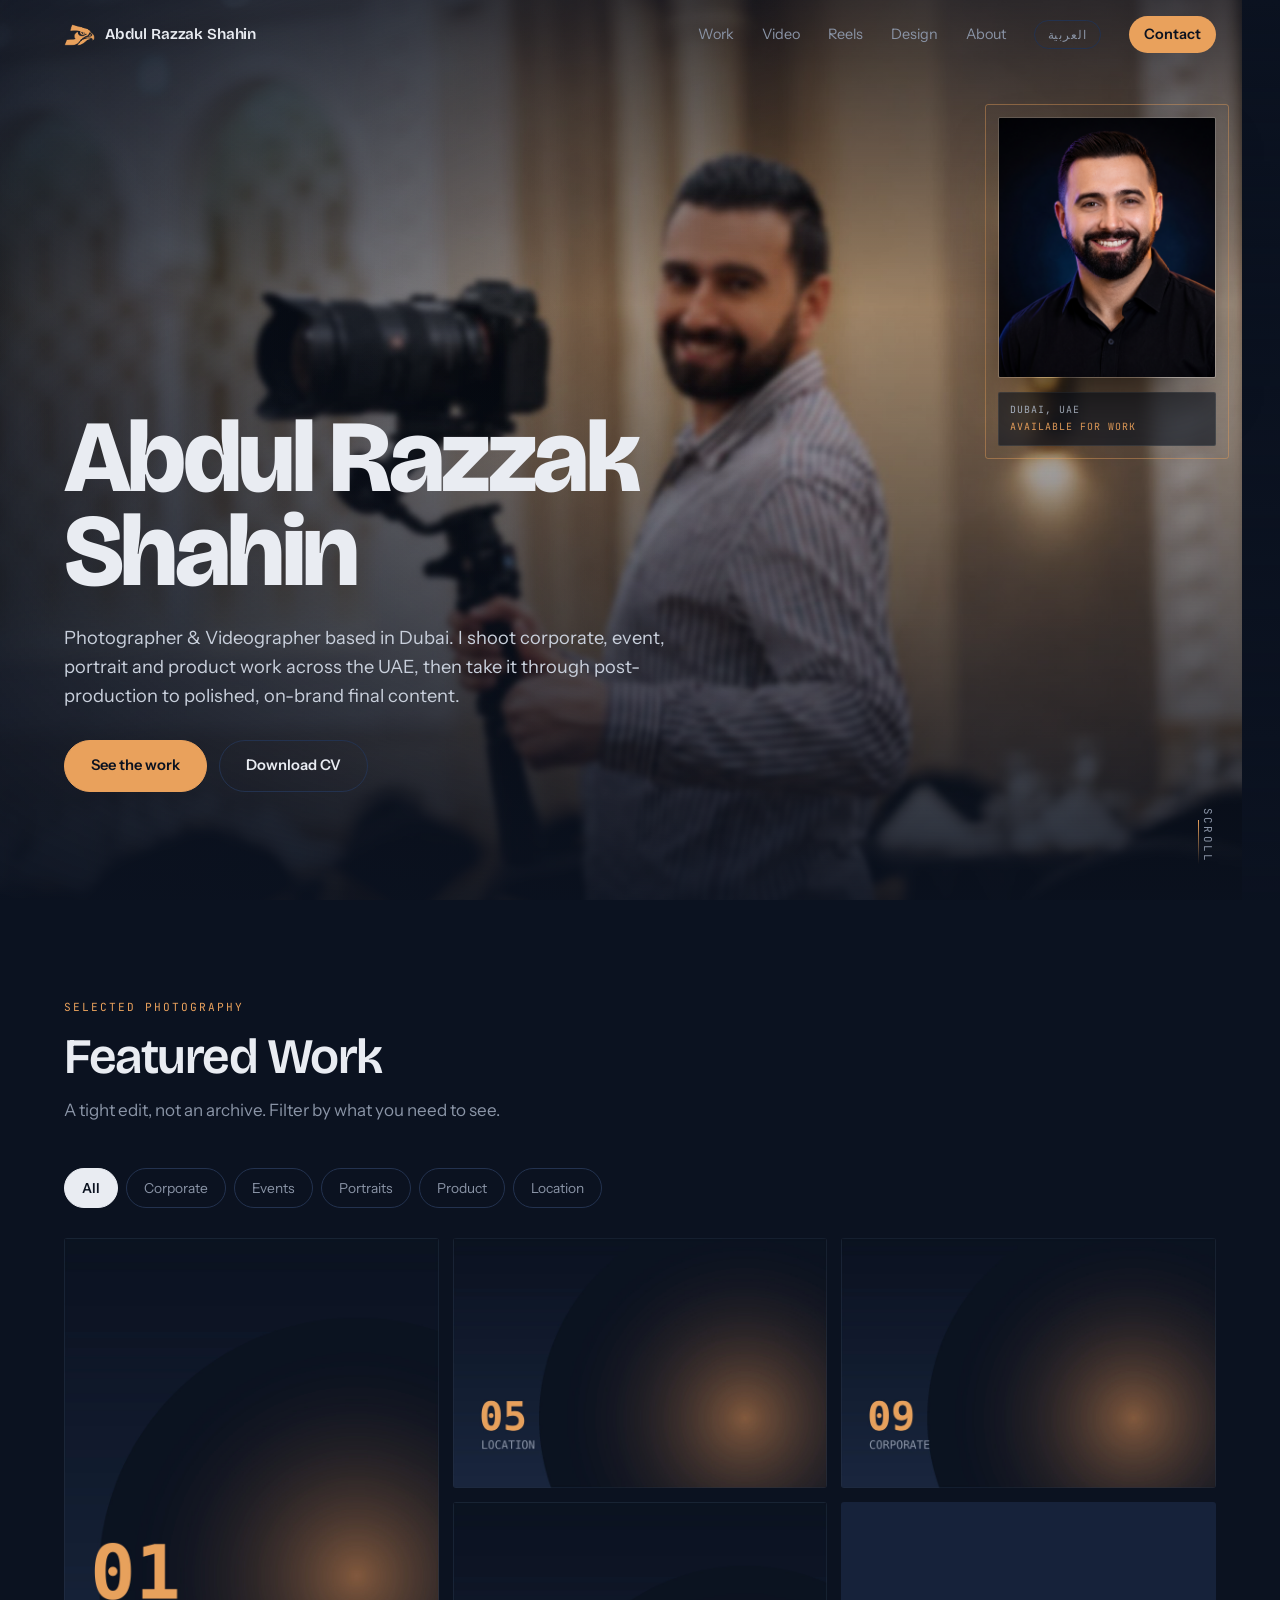
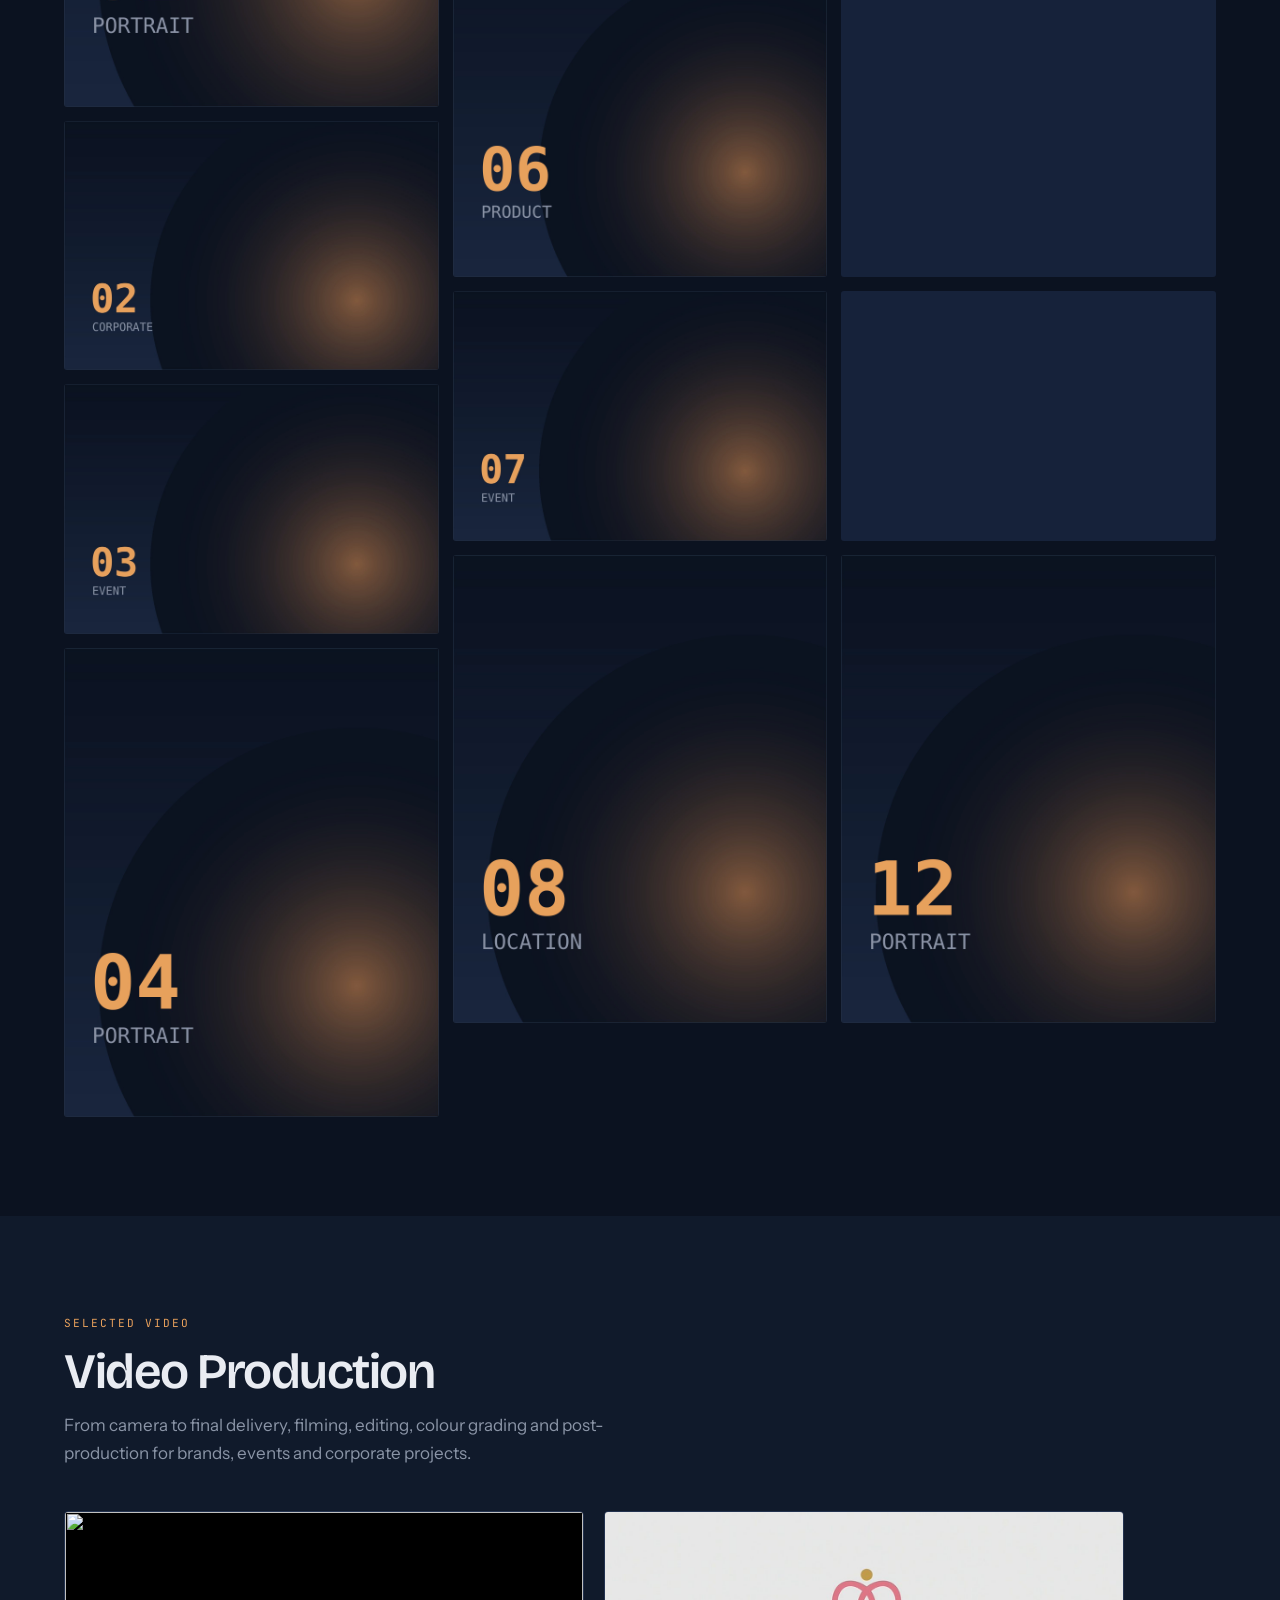
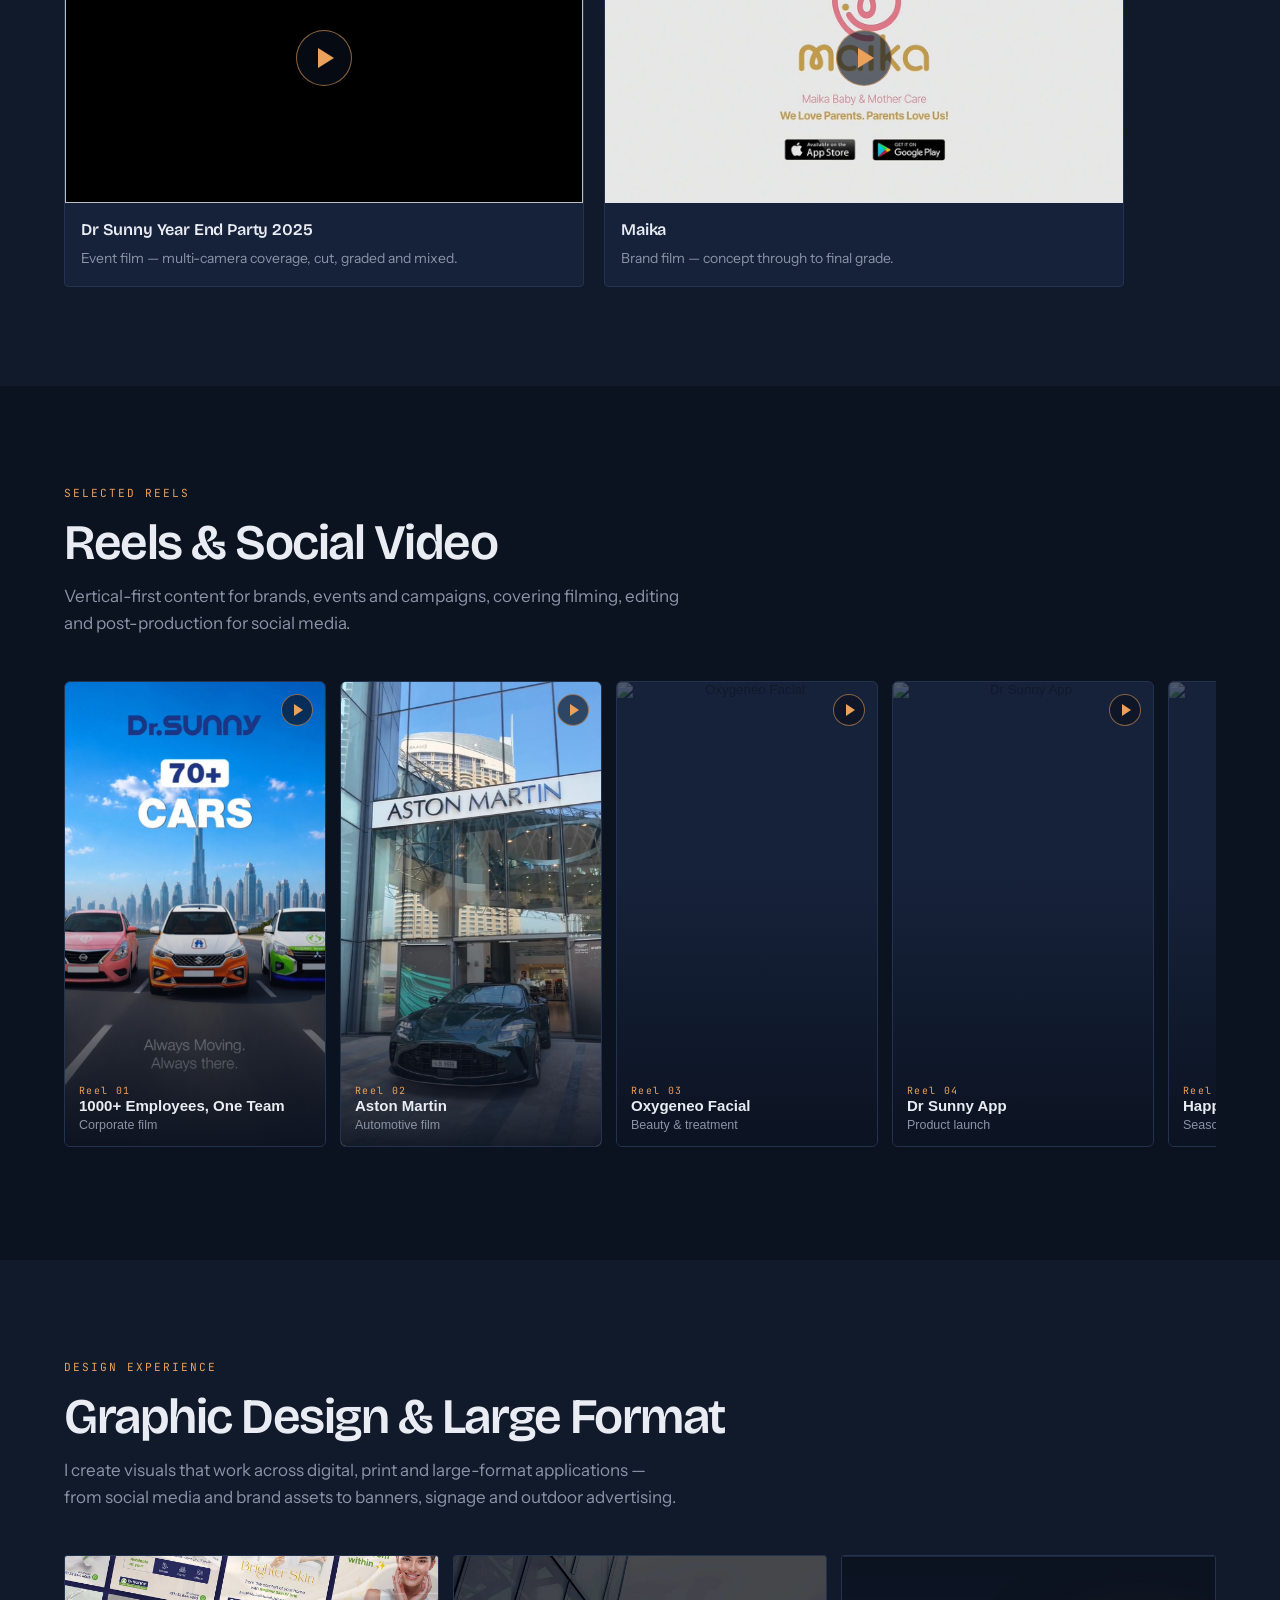
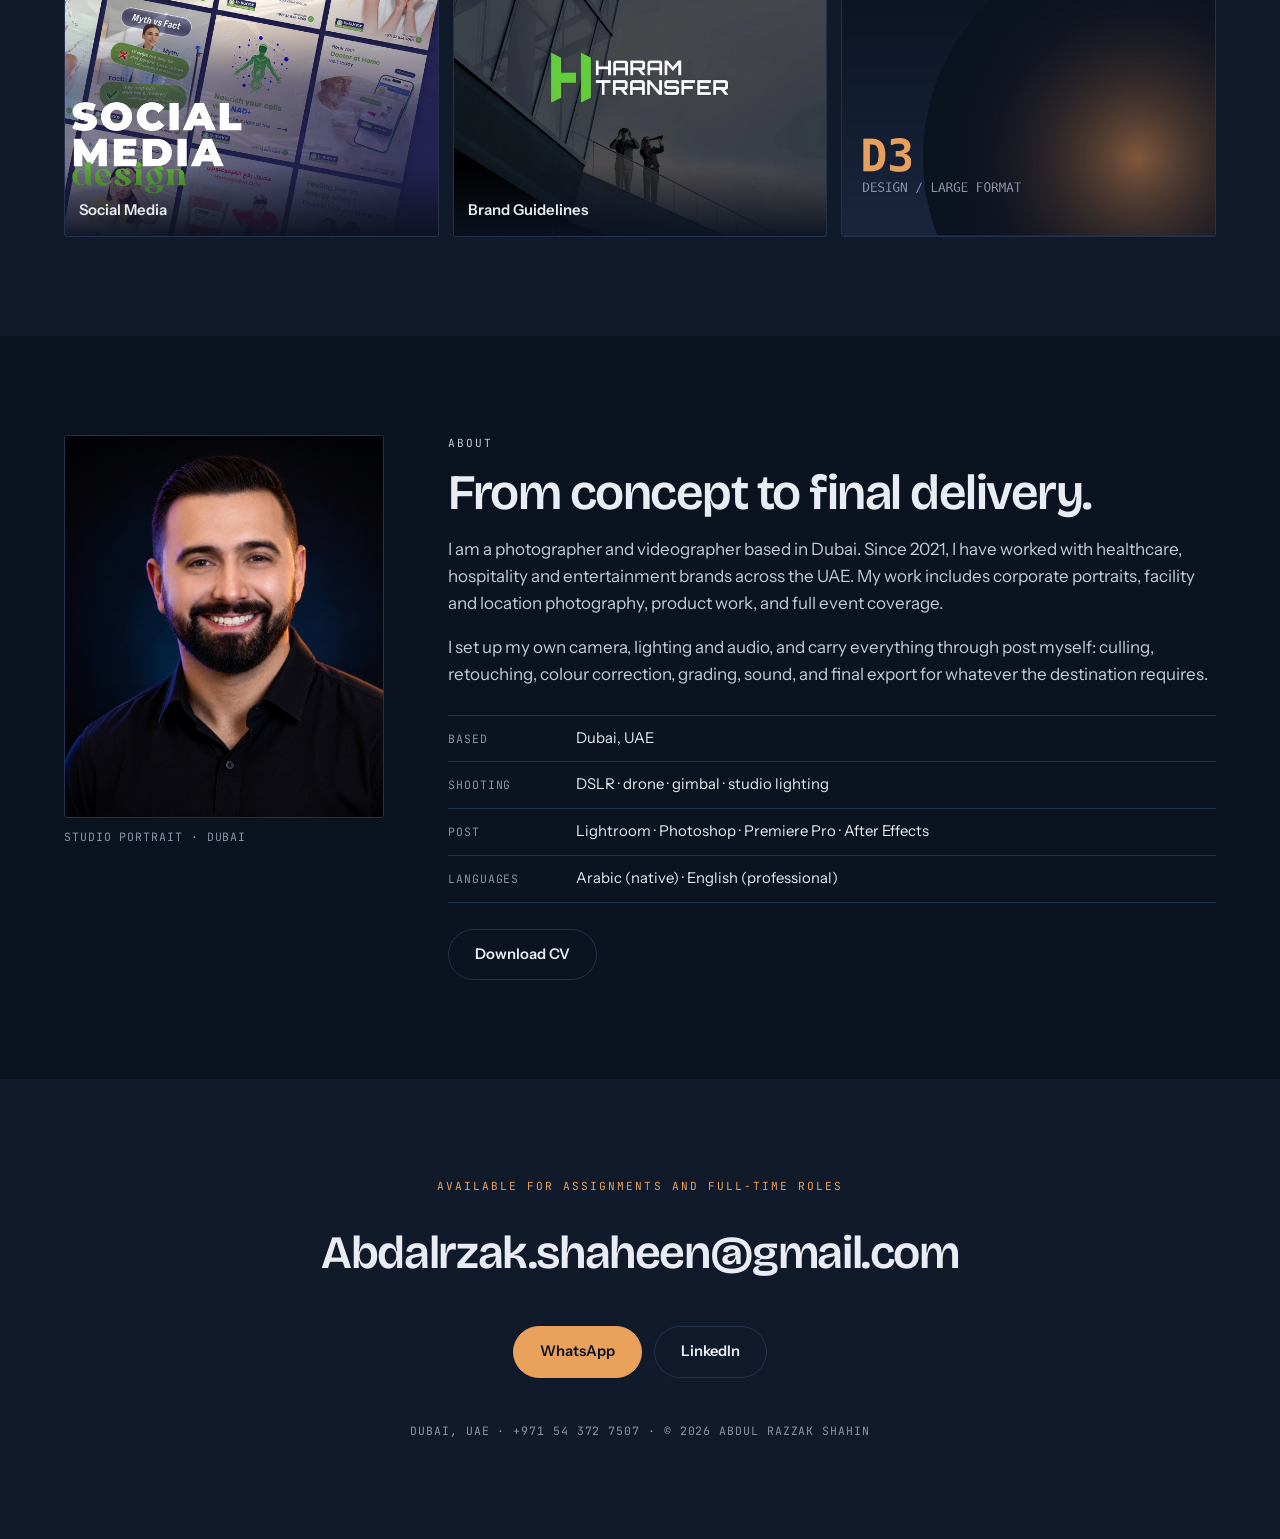
==== index.html @ 117644ed "Add files via upload" ====
<!DOCTYPE html>
<html lang="en" dir="ltr">
<head>
<meta charset="utf-8">
<meta name="viewport" content="width=device-width, initial-scale=1">
<title>Abdul Razzak Shahin — Photographer &amp; Videographer, Dubai</title>
<meta name="description" content="Photographer &amp; videographer based in Dubai. Corporate, event, portrait and product work across the UAE, shot and finished end to end.">
<link rel="canonical" href="https://abdulrazzak.me/">

<meta property="og:type" content="website">
<meta property="og:url" content="https://abdulrazzak.me/">
<meta property="og:title" content="Abdul Razzak Shahin — Photographer &amp; Videographer, Dubai">
<meta property="og:description" content="Corporate, event, portrait and product work across the UAE, shot and finished end to end.">
<meta property="og:image" content="https://abdulrazzak.me/images/hero.jpg">
<meta name="twitter:card" content="summary_large_image">

<link rel="icon" type="image/png" href="images/favicon-64.png">

<link rel="preconnect" href="https://fonts.googleapis.com">
<link rel="preconnect" href="https://fonts.gstatic.com" crossorigin>
<link href="https://fonts.googleapis.com/css2?family=Bricolage+Grotesque:opsz,wght@12..96,400;12..96,600;12..96,800&family=Instrument+Sans:wght@400;500;600&family=JetBrains+Mono:wght@400;500&family=IBM+Plex+Sans+Arabic:wght@400;500;600;700&display=swap" rel="stylesheet">
<link rel="stylesheet" href="styles.css">
</head>
<body>

<a class="skip" href="#work" data-i18n="skip">Skip to work</a>

<header class="nav" id="nav">
  <a class="nav__mark" href="#top">
    <img class="nav__logo" src="images/logo-mark.png" alt="Abdul Razzak Shahin logo" width="32" height="23">
    <span class="nav__name">Abdul Razzak Shahin</span>
  </a>
  <nav class="nav__links" aria-label="Sections">
    <a href="#work"    data-i18n="nav.work">Work</a>
    <a href="#motion"  data-i18n="nav.motion">Video</a>
    <a href="#reels-v" data-i18n="nav.reels">Reels</a>
    <a href="#design"  data-i18n="nav.design">Design</a>
    <a href="#about"   data-i18n="nav.about">About</a>
    <button class="lang" id="lang" type="button" aria-label="Switch language">العربية</button>
    <a class="nav__cta" href="#contact" data-i18n="nav.contact">Contact</a>
  </nav>
</header>

<!-- ============ HERO ============ -->
<section class="hero" id="top">
  <img class="hero__img" src="images/hero.jpg" alt="" fetchpriority="high" width="2200" height="1238">
  <div class="hero__veil" aria-hidden="true"></div>
  <div class="hero__key" aria-hidden="true"></div>

  <figure class="portrait">
    <span class="portrait__frame" aria-hidden="true"></span>
    <img src="images/portrait.png" alt="Portrait of Abdul Razzak Shahin" width="900" height="1080">
    <figcaption>
      <span class="portrait__txt">
        <span data-i18n="hero.badge.loc">Dubai, UAE</span><br>
        <span class="portrait__avail" data-i18n="hero.badge.avail">Available for work</span>
      </span>
    </figcaption>
  </figure>

  <div class="hero__body">
    <h1 class="hero__title" data-i18n-html="hero.title">Abdul Razzak<br>Shahin</h1>
    <p class="hero__sub" data-i18n="hero.sub">Photographer &amp; Videographer based in Dubai. I shoot corporate, event, portrait and product work across the UAE, then take it through post-production to polished, on-brand final content.</p>
    <div class="hero__acts">
      <a class="btn" href="#work" data-i18n="hero.cta1">See the work</a>
      <a class="btn btn--ghost" href="cv.pdf" download data-i18n="hero.cta2">Download CV</a>
    </div>
  </div>
  <span class="scroll" aria-hidden="true" data-i18n="scroll">Scroll</span>
</section>

<!-- ============ WORK ============ -->
<section class="section" id="work">
  <div class="head">
    <p class="eyebrow" data-i18n="work.eyebrow">Selected photography</p>
    <h2 class="h2" data-i18n="work.title">Featured Work</h2>
    <p class="lede" data-i18n="work.lede">A tight edit, not an archive. Filter by what you need to see.</p>
  </div>

  <div class="filters" role="tablist" aria-label="Filter photography">
    <button class="chip is-on" role="tab" aria-selected="true"  data-filter="all"        data-i18n="filter.all">All</button>
    <button class="chip"       role="tab" aria-selected="false" data-filter="corporate"  data-i18n="filter.corporate">Corporate</button>
    <button class="chip"       role="tab" aria-selected="false" data-filter="events"     data-i18n="filter.events">Events</button>
    <button class="chip"       role="tab" aria-selected="false" data-filter="portraits"  data-i18n="filter.portraits">Portraits</button>
    <button class="chip"       role="tab" aria-selected="false" data-filter="product"    data-i18n="filter.product">Product</button>
    <button class="chip"       role="tab" aria-selected="false" data-filter="location"   data-i18n="filter.location">Location</button>
  </div>

  <div class="grid" id="grid"></div>
  <p class="empty" id="empty" hidden data-i18n="work.empty">No frames in this set yet.</p>
</section>

<!-- ============ MOTION ============ -->
<section class="section section--tint" id="motion">
  <div class="head">
    <p class="eyebrow" data-i18n="motion.eyebrow">Moving image</p>
    <h2 class="h2" data-i18n="motion.title">Video Production</h2>
    <p class="lede" data-i18n="motion.lede">From camera to final delivery — filming, editing, colour grading and post-production for brands, events and corporate projects.</p>
  </div>
  <div class="reels" id="reels"></div>
</section>

<!-- ============ REELS ============ -->
<section class="section" id="reels-v">
  <div class="head">
    <p class="eyebrow" data-i18n="reels.eyebrow">Vertical &amp; social</p>
    <h2 class="h2" data-i18n="reels.title">Reels &amp; Social Video</h2>
    <p class="lede" data-i18n="reels.lede">Vertical-first content for brands, events and campaigns — from filming and editing to the final social-ready cut.</p>
  </div>
  <div class="rail" id="rail" tabindex="0" aria-label="Vertical reels, scroll horizontally"></div>
  <p class="mono rail__hint" data-i18n="reels.hint">Drag or swipe &rarr;</p>
</section>

<!-- ============ DESIGN ============ -->
<section class="section section--tint" id="design">
  <div class="head">
    <p class="eyebrow" data-i18n="design.eyebrow">Design experience</p>
    <h2 class="h2" data-i18n="design.title">Graphic Design &amp; Large Format</h2>
    <p class="lede" data-i18n="design.lede">I create visuals that work across digital, print and large-format applications — from social media and brand assets to banners, signage and outdoor advertising.</p>
  </div>
  <div class="strip" id="strip"></div>
</section>

<!-- ============ ABOUT ============ -->
<section class="section" id="about">
  <div class="about">
    <figure class="about__fig">
      <img src="images/portrait.png" alt="Portrait of Abdul Razzak Shahin" width="900" height="1080" loading="lazy">
      <figcaption class="mono" data-i18n="about.caption">Studio portrait · Dubai</figcaption>
    </figure>
    <div class="about__body">
      <p class="eyebrow" data-i18n="about.eyebrow">About</p>
      <h2 class="h2" data-i18n="about.title">From concept to final delivery.</h2>
      <p data-i18n="about.p1">I am a photographer and videographer based in Dubai. Since 2021, I have worked with healthcare, hospitality and entertainment brands across the UAE. My work includes corporate portraits, facility and location photography, product work, and full event coverage.</p>
      <p data-i18n="about.p2">I set up my own camera, lighting and audio, and carry everything through post myself: culling, retouching, colour correction, grading, sound, and final export for whatever the destination requires.</p>
      <ul class="facts">
        <li><span class="mono" data-i18n="facts.based">Based</span> <span data-i18n="facts.basedv">Dubai, UAE</span></li>
        <li><span class="mono" data-i18n="facts.shoot">Shooting</span> <span data-i18n="facts.shootv">DSLR · drone · gimbal · studio lighting</span></li>
        <li><span class="mono" data-i18n="facts.post">Post</span> <span data-i18n="facts.postv">Lightroom · Photoshop · Premiere Pro · After Effects</span></li>
        <li><span class="mono" data-i18n="facts.lang">Languages</span> <span data-i18n="facts.langv">Arabic (native) · English (professional)</span></li>
      </ul>
      <a class="btn btn--ghost" href="cv.pdf" download data-i18n="about.cv">Download CV</a>
    </div>
  </div>
</section>

<!-- ============ CONTACT ============ -->
<section class="section section--tint contact" id="contact">
  <p class="eyebrow" data-i18n="contact.eyebrow">Available for assignments and full-time roles</p>
  <a class="contact__mail" href="mailto:Abdalrzak.shaheen@gmail.com">Abdalrzak.shaheen@gmail.com</a>
  <div class="contact__row">
    <a class="btn" href="https://wa.me/971543727507" data-i18n="contact.wa">WhatsApp</a>
    <a class="btn btn--ghost" href="https://www.linkedin.com/in/Abdalrzak-shaheen" target="_blank" rel="noopener">LinkedIn</a>
  </div>
  <p class="mono foot"><span data-i18n="foot">Dubai, UAE · +971 54 372 7507</span> · © <span id="yr"></span> Abdul Razzak Shahin</p>
</section>

<!-- ============ LIGHTBOX ============ -->
<div class="lb" id="lb" role="dialog" aria-modal="true" aria-label="Viewer" hidden>
  <button class="lb__x" id="lbClose" aria-label="Close">&times;</button>
  <button class="lb__nav lb__nav--prev" id="lbPrev" aria-label="Previous">&#8249;</button>
  <button class="lb__nav lb__nav--next" id="lbNext" aria-label="Next">&#8250;</button>
  <figure class="lb__fig">
    <img id="lbImg" src="" alt="">
    <figcaption><span id="lbCap"></span><span class="mono" id="lbExif"></span></figcaption>
  </figure>
</div>

<script src="script.js"></script>
</body>
</html>
---- styles.css ----
/* =========================================================
   abdulrazzak.me
   Palette pulled from the rim light in his own studio work:
   deep ink blue ground, warm amber key, cool blue fill.
   ========================================================= */

:root{
  --ink:      #0B1220;
  --ink-2:    #101A2B;
  --panel:    #16223A;
  --line:     #23324F;
  --mist:     #E9ECF2;
  --muted:    #8A94A6;
  --amber:    #E9A15C;
  --cool:     #7E94C4;

  --display: "Bricolage Grotesque", "Trebuchet MS", system-ui, sans-serif;
  --body:    "Instrument Sans", ui-sans-serif, system-ui, -apple-system, sans-serif;
  --mono:    "JetBrains Mono", ui-monospace, "SFMono-Regular", Menlo, monospace;

  --pad: clamp(20px, 5vw, 72px);
}

*{ box-sizing:border-box; }
html{ scroll-behavior:smooth; }

/* RTL WARNING — read before adding any off-screen element.
   An absolutely positioned element at a large negative offset
   (the old `left:-9999px` visually-hidden trick) inflates the
   document width. In LTR the browser ignores it; in RTL the scroll
   origin flips and the page opens on empty space — the whole site
   renders blank. No overflow rule on html or body clips it, because
   such an element escapes to the initial containing block. The only
   fix is not to create the overflow: hide things with the clip
   pattern used on .skip below. */
body{
  margin:0; background:var(--ink); color:var(--mist);
  font-family:var(--body); font-size:17px; line-height:1.6;
  -webkit-font-smoothing:antialiased;
}
img{ display:block; max-width:100%; height:auto; }
a{ color:inherit; }

/* Visually hidden without creating horizontal overflow.
   The old left:-9999px trick blows up scrollWidth in RTL. */
.skip{
  position:absolute; width:1px; height:1px; overflow:hidden;
  clip:rect(0 0 0 0); clip-path:inset(50%); white-space:nowrap;
  z-index:99; background:var(--amber); color:#0B1220; font-weight:600;
}
.skip:focus{
  position:fixed; inset-block-start:0; inset-inline-start:0;
  width:auto; height:auto; overflow:visible;
  clip:auto; clip-path:none; padding:12px 18px;
}

:where(a,button):focus-visible{
  outline:2px solid var(--amber); outline-offset:3px; border-radius:2px;
}

.mono{ font-family:var(--mono); font-size:.72rem; letter-spacing:.08em; text-transform:uppercase; color:var(--muted); }

/* ---------- nav ---------- */
.nav{
  position:fixed; inset:0 0 auto 0; z-index:40;
  display:flex; align-items:center; justify-content:space-between; gap:20px;
  padding:16px var(--pad);
  transition:background .35s ease, border-color .35s ease, backdrop-filter .35s ease;
  border-bottom:1px solid transparent;
}
.nav.is-stuck{
  background:rgba(11,18,32,.86); backdrop-filter:blur(14px);
  border-bottom-color:var(--line);
}
.nav__mark{ display:flex; align-items:center; gap:10px; text-decoration:none; }
.nav__logo{ height:22px; width:auto; flex:none; display:block; }
.nav__name{ font-family:var(--display); font-weight:600; letter-spacing:-.01em; font-size:.95rem; }
.nav__links{ display:flex; align-items:center; gap:clamp(12px,2.2vw,28px); }
.nav__links a{
  text-decoration:none; font-size:.9rem; color:var(--muted);
  transition:color .2s ease;
}
.nav__links a:hover{ color:var(--mist); }
.nav__cta{
  color:var(--ink) !important; background:var(--amber);
  padding:7px 15px; border-radius:100px; font-weight:600;
}
.nav__cta:hover{ filter:brightness(1.08); }
@media (max-width:900px){
  .nav__name{ display:none; }
  .nav__links a{ font-size:.84rem; }
  .nav__links{ gap:14px; }
}
/* five section links plus a pill will not fit a phone — keep the pill, drop the rest */
@media (max-width:760px){
  .nav__links a:not(.nav__cta){ display:none; }
}

/* ---------- hero ---------- */
.hero{ position:relative; min-height:100svh; display:flex; align-items:flex-end; overflow:hidden; }
.hero__img{
  position:absolute; inset:-3%; width:106%; height:106% !important; object-fit:cover;
  will-change:transform;
}
.hero__veil{
  position:absolute; inset:0;
  background:
    linear-gradient(180deg, rgba(11,18,32,.72) 0%, rgba(11,18,32,.18) 34%, rgba(11,18,32,.92) 100%),
    linear-gradient(90deg, rgba(11,18,32,.80) 0%, rgba(11,18,32,0) 62%);
}
/* cursor acts as a key light — the one moving thing on the page */
.hero__key{
  position:absolute; inset:0; pointer-events:none; z-index:1;
  background:radial-gradient(420px circle at var(--kx,70%) var(--ky,45%),
    rgba(233,161,92,.13), rgba(233,161,92,.04) 42%, transparent 68%);
  opacity:0; transition:opacity .8s ease;
}
.hero.is-lit .hero__key{ opacity:1; }

/* framed print, top right */
.portrait{
  position:absolute; z-index:3; margin:0;
  top:clamp(88px,13vh,150px); right:var(--pad);
  width:clamp(150px,17vw,248px);
  will-change:transform;
}
.portrait img{
  position:relative; z-index:2; width:100%; aspect-ratio:5/6; object-fit:cover;
  border-radius:2px; border:1px solid rgba(233,236,242,.14);
  box-shadow:0 26px 60px -18px rgba(0,0,0,.75);
}
.portrait__frame{
  position:absolute; z-index:1; inset:-13px -13px auto -13px; height:calc(100% + 26px);
  border:1px solid rgba(233,161,92,.42); border-radius:3px;
  transition:transform .6s cubic-bezier(.2,.7,.3,1), border-color .6s ease;
}
.portrait:hover .portrait__frame{ transform:translate(7px,7px); border-color:rgba(233,161,92,.75); }
.portrait figcaption{
  display:flex; align-items:flex-start; gap:9px; margin-top:14px;
  padding:9px 11px; border-radius:2px;
  background:rgba(11,18,32,.62); backdrop-filter:blur(6px);
  border:1px solid rgba(233,236,242,.09);
}
.portrait__txt{
  font-family:var(--mono); font-size:.62rem; letter-spacing:.1em;
  text-transform:uppercase; color:#B4BDCC; line-height:1.7;
}
.portrait__avail{ color:var(--amber); }
@media (max-width:900px){
  .portrait{ width:clamp(96px,26vw,132px); top:78px; }
  .portrait figcaption{ display:none; }
  .portrait__frame{ inset:-8px -8px auto -8px; height:calc(100% + 16px); }
}

.hero__body{ position:relative; z-index:2; padding:0 var(--pad) clamp(72px,12vh,130px); max-width:900px; }
.hero__title{
  font-family:var(--display); font-weight:800;
  font-size:clamp(2.5rem, 8.2vw, 6.4rem); line-height:.92; letter-spacing:-.035em;
  margin:0 0 24px; will-change:transform;
}
.hero__sub{ max-width:52ch; color:#C9D0DC; font-size:clamp(1rem,1.6vw,1.14rem); margin:0 0 30px; }
.hero__acts{ display:flex; flex-wrap:wrap; gap:12px; }
.scroll{
  position:absolute; right:var(--pad); bottom:36px;
  font-family:var(--mono); font-size:.68rem; letter-spacing:.2em; text-transform:uppercase;
  color:var(--muted); writing-mode:vertical-rl;
}
.scroll::after{
  content:""; display:block; width:1px; height:44px; margin:12px auto 0;
  background:linear-gradient(var(--amber), transparent);
}
@media (max-width:640px){ .scroll{ display:none; } }

/* ---------- buttons ---------- */
.btn{
  display:inline-block; text-decoration:none; font-weight:600; font-size:.92rem;
  padding:13px 26px; border-radius:100px;
  background:var(--amber); color:#0B1220; border:1px solid var(--amber);
  transition:transform .18s ease, filter .18s ease;
}
.btn:hover{ transform:translateY(-2px); filter:brightness(1.07); }
.btn--ghost{ background:transparent; color:var(--mist); border-color:var(--line); }
.btn--ghost:hover{ border-color:var(--amber); color:var(--amber); }

/* ---------- section shell ---------- */
.section{ padding:clamp(72px,11vh,132px) var(--pad); }
.section--tint{ background:var(--ink-2); }
.head{ max-width:760px; margin:0 0 44px; }
.eyebrow{
  font-family:var(--mono); font-size:.7rem; letter-spacing:.18em; text-transform:uppercase;
  color:var(--amber); margin:0 0 14px;
}
.h2{
  font-family:var(--display); font-weight:600; letter-spacing:-.03em;
  font-size:clamp(1.9rem,4.4vw,3.1rem); line-height:1.05; margin:0 0 14px;
}
.lede{ color:var(--muted); margin:0; max-width:56ch; }

/* ---------- filters ---------- */
.filters{ display:flex; flex-wrap:wrap; gap:8px; margin-bottom:30px; }
.chip{
  font:inherit; font-size:.86rem; cursor:pointer;
  background:transparent; color:var(--muted);
  border:1px solid var(--line); border-radius:100px; padding:8px 17px;
  transition:color .2s, border-color .2s, background .2s;
}
.chip:hover{ color:var(--mist); border-color:var(--cool); }
.chip.is-on{ background:var(--mist); border-color:var(--mist); color:var(--ink); font-weight:600; }

/* ---------- contact sheet grid ---------- */
.grid{ columns:3; column-gap:14px; }
@media (max-width:980px){ .grid{ columns:2; } }
@media (max-width:560px){ .grid{ columns:1; } }

.cell{
  break-inside:avoid; margin:0 0 14px; position:relative; display:block; width:100%;
  padding:0; border:0; background:var(--panel); cursor:zoom-in; overflow:hidden;
  border-radius:3px;
}
.cell img{ width:100%; height:auto; transition:transform .6s cubic-bezier(.2,.7,.3,1), opacity .5s ease; }
.cell:hover img{ transform:scale(1.035); }
.cell__meta{
  position:absolute; inset:auto 0 0 0; padding:36px 14px 12px; text-align:left;
  background:linear-gradient(transparent, rgba(11,18,32,.9));
  opacity:0; transform:translateY(6px); transition:opacity .3s ease, transform .3s ease;
}
.cell:hover .cell__meta, .cell:focus-visible .cell__meta{ opacity:1; transform:none; }
.cell__no{ font-family:var(--mono); font-size:.66rem; letter-spacing:.14em; color:var(--amber); display:block; }
.cell__cap{ font-size:.9rem; font-weight:500; color:var(--mist); }
.cell__exif{ font-family:var(--mono); font-size:.63rem; letter-spacing:.08em; color:var(--muted); display:block; margin-top:2px; }
.empty{ color:var(--muted); font-family:var(--mono); font-size:.8rem; }

/* ---------- motion ---------- */
.reels{ display:grid; grid-template-columns:repeat(auto-fit,minmax(300px,520px)); gap:20px; justify-content:start; }
.reel{ border:1px solid var(--line); border-radius:4px; overflow:hidden; background:var(--panel); }
.reel__frame{
  position:relative; display:block; width:100%; aspect-ratio:16/9;
  background:#000; padding:0; border:0; cursor:pointer; overflow:hidden;
}
.reel__frame img{ width:100%; height:100% !important; object-fit:cover;
  transition:transform .6s cubic-bezier(.2,.7,.3,1), opacity .3s ease; }
.reel__frame:hover img{ transform:scale(1.03); opacity:.85; }
.reel__play{
  position:absolute; inset:50% auto auto 50%; transform:translate(-50%,-50%);
  width:56px; height:56px; border-radius:50%;
  background:rgba(11,18,32,.62); border:1px solid rgba(233,161,92,.6);
  display:grid; place-items:center; transition:background .25s ease, border-color .25s ease;
}
.reel__frame:hover .reel__play{ background:rgba(233,161,92,.92); border-color:var(--amber); }
.reel__play::before{
  content:""; width:0; height:0; margin-left:4px;
  border-left:16px solid var(--amber); border-top:10px solid transparent; border-bottom:10px solid transparent;
  transition:border-left-color .25s ease;
}
.reel__frame:hover .reel__play::before{ border-left-color:#0B1220; }
.reel__frame iframe{ position:absolute; inset:0; width:100%; height:100%; border:0; }
.reel__cap{ padding:14px 16px 16px; }
.reel__cap h3{ font-family:var(--display); font-weight:600; font-size:1.02rem; margin:0 0 4px; letter-spacing:-.01em; }
.reel__cap p{ margin:0; color:var(--muted); font-size:.87rem; }

/* ---------- vertical reels rail ---------- */
.rail{
  display:flex; gap:14px; overflow-x:auto; padding-bottom:14px;
  scroll-snap-type:x mandatory; scrollbar-width:thin;
  scrollbar-color:var(--line) transparent;
}
.rail::-webkit-scrollbar{ height:6px; }
.rail::-webkit-scrollbar-thumb{ background:var(--line); border-radius:99px; }
.rail__hint{ margin:10px 0 0; }
@media (min-width:900px){ .rail__hint{ display:none; } }

.vreel{
  position:relative; flex:0 0 auto; width:clamp(190px,23vw,262px); aspect-ratio:9/16;
  scroll-snap-align:start; border:1px solid var(--line); border-radius:6px;
  overflow:hidden; background:var(--panel); padding:0; cursor:pointer;
  transition:border-color .25s ease, transform .35s cubic-bezier(.2,.7,.3,1);
}
.vreel:hover{ border-color:var(--amber); transform:translateY(-4px); }
.vreel video, .vreel img, .vreel iframe{
  position:absolute; inset:0; width:100%; height:100% !important; object-fit:cover; border:0;
}
.vreel__scrim{
  position:absolute; inset:auto 0 0 0; height:58%; pointer-events:none;
  background:linear-gradient(transparent, rgba(11,18,32,.94));
}
.vreel__meta{ position:absolute; inset:auto 0 0 0; padding:0 14px 14px; text-align:left; pointer-events:none; }
.vreel__no{ font-family:var(--mono); font-size:.62rem; letter-spacing:.14em; color:var(--amber); display:block; }
.vreel__title{ display:block; font-weight:600; font-size:.94rem; color:var(--mist); line-height:1.25; }
.vreel__note{ display:block; font-size:.78rem; color:var(--muted); margin-top:2px; }
.vreel__play{
  position:absolute; top:12px; right:12px; width:32px; height:32px; border-radius:50%;
  background:rgba(11,18,32,.66); border:1px solid rgba(233,161,92,.55);
  display:grid; place-items:center; pointer-events:none;
}
.vreel__play::before{
  content:""; width:0; height:0; margin-left:2px;
  border-left:9px solid var(--amber); border-top:6px solid transparent; border-bottom:6px solid transparent;
}
.vreel.is-live .vreel__play, .vreel.is-live .vreel__scrim, .vreel.is-live .vreel__meta{ display:none; }

/* ---------- design strip ---------- */
.strip{ display:grid; grid-template-columns:repeat(auto-fit,minmax(260px,1fr)); gap:14px; }
.tile{
  position:relative; margin:0; display:block; overflow:hidden;
  border-radius:3px; border:1px solid var(--line); background:var(--panel);
  transition:border-color .3s ease, transform .4s cubic-bezier(.2,.7,.3,1);
}
.tile img{ width:100%; height:100% !important; object-fit:cover;
  transition:transform .6s cubic-bezier(.2,.7,.3,1); }
.tile--link{ text-decoration:none; cursor:pointer; }
.tile--link:hover{ border-color:var(--amber); transform:translateY(-3px); }
.tile--link:hover img{ transform:scale(1.04); }
.tile__meta{
  position:absolute; inset:auto 0 0 0; padding:34px 14px 13px;
  background:linear-gradient(transparent, rgba(11,18,32,.92));
  display:flex; align-items:baseline; justify-content:space-between; gap:10px;
}
.tile__title{ font-weight:600; font-size:.93rem; color:var(--mist); }
.tile__go{
  font-family:var(--mono); font-size:.62rem; letter-spacing:.1em; text-transform:uppercase;
  color:var(--amber); white-space:nowrap; opacity:0; transform:translateX(-5px);
  transition:opacity .3s ease, transform .3s ease;
}
.tile--link:hover .tile__go, .tile--link:focus-visible .tile__go{ opacity:1; transform:none; }

/* ---------- about ---------- */
.about{ display:grid; grid-template-columns:minmax(220px,320px) 1fr; gap:clamp(24px,5vw,64px); align-items:start; }
@media (max-width:760px){ .about{ grid-template-columns:1fr; } }
.about__fig{ margin:0; }
.about__fig img{ width:100%; border-radius:3px; border:1px solid var(--line); }
.about__fig figcaption{ margin-top:10px; }
.about__body p{ color:#C4CBD8; }
.facts{ list-style:none; padding:0; margin:26px 0; border-top:1px solid var(--line); }
.facts li{ padding:11px 0; border-bottom:1px solid var(--line); display:flex; gap:16px; font-size:.93rem; }
.facts li > span:first-child{ flex:none; width:112px; padding-top:3px; }
.facts li > span:last-child{ flex:1; }

/* ---------- contact ---------- */
.contact{ text-align:center; }
.contact__mail{
  display:inline-block; font-family:var(--display); font-weight:600;
  font-size:clamp(1.25rem,4.4vw,2.9rem); letter-spacing:-.03em;
  text-decoration:none; margin:6px 0 30px; word-break:break-word;
  background-image:linear-gradient(var(--amber),var(--amber));
  background-size:0% 2px; background-position:50% 100%; background-repeat:no-repeat;
  transition:background-size .4s ease, color .3s ease;
  padding-bottom:6px;
}
.contact__mail:hover{ background-size:100% 2px; color:var(--amber); }
.contact__row{ display:flex; flex-wrap:wrap; gap:12px; justify-content:center; margin-bottom:44px; }
.foot{ margin:0; }

/* ---------- lightbox ---------- */
.lb{
  position:fixed; inset:0; z-index:80; background:rgba(6,10,18,.96);
  display:flex; align-items:center; justify-content:center; padding:clamp(16px,5vw,60px);
}
.lb[hidden]{ display:none; }
.lb__fig{ margin:0; max-width:min(1200px,100%); max-height:100%; display:flex; flex-direction:column; gap:12px; }
.lb__fig img{ max-height:82vh; width:auto; margin:0 auto; object-fit:contain; border-radius:2px; }
.lb__fig video{ max-height:82vh; width:auto; margin:0 auto; border-radius:4px; background:#000; }
.lb__fig .lb__embed{ width:min(420px,86vw); aspect-ratio:9/16; margin:0 auto; border:0; border-radius:4px; }
.lb__fig figcaption{ text-align:center; display:flex; flex-direction:column; gap:4px; font-size:.92rem; }
.lb__x, .lb__nav{
  position:absolute; background:transparent; border:1px solid var(--line); color:var(--mist);
  cursor:pointer; border-radius:50%; width:46px; height:46px; line-height:1;
  font-size:1.7rem; display:grid; place-items:center;
  transition:border-color .2s, color .2s;
}
.lb__x:hover, .lb__nav:hover{ border-color:var(--amber); color:var(--amber); }
.lb__x{ top:18px; right:18px; }
.lb__nav[hidden], .lb__x[hidden]{ display:none; }
.lb__nav{ top:50%; transform:translateY(-50%); }
.lb__nav--prev{ left:14px; }
.lb__nav--next{ right:14px; }

/* ---------- reveal ---------- */
.rv{ opacity:0; transform:translateY(18px); transition:opacity .7s ease, transform .7s cubic-bezier(.2,.7,.3,1); }
.rv.is-in{ opacity:1; transform:none; }

@media (prefers-reduced-motion:reduce){
  html{ scroll-behavior:auto; }
  .hero__key{ display:none; }
  .hero__img, .portrait, .hero__title{ transform:none !important; }
  *{ animation:none !important; transition-duration:.01ms !important; }
  .rv{ opacity:1; transform:none; }
}

/* ==========================================================
   Language switch — Arabic layer over the same markup
   ========================================================== */
.lang{
  font-family:var(--mono); font-size:.72rem; letter-spacing:.08em;
  background:transparent; color:var(--muted); cursor:pointer;
  border:1px solid var(--line); border-radius:100px; padding:6px 13px;
  transition:color .2s, border-color .2s;
}
.lang:hover{ color:var(--amber); border-color:var(--amber); }
@media (max-width:760px){
  .lang{ display:inline-block; margin-inline-end:4px; }
}

/* Arabic typography — a UI face with real Arabic letterforms,
   not a Latin font falling back to a system default. */
[lang="ar"] body,
[lang="ar"] .h2,
[lang="ar"] .hero__title,
[lang="ar"] .btn,
[lang="ar"] .chip,
[lang="ar"] .nav__links a,
[lang="ar"] .eyebrow,
[lang="ar"] .lede,
[lang="ar"] .cell__cap,
[lang="ar"] .vreel__title,
[lang="ar"] .tile__title,
[lang="ar"] .reel__cap h3{
  font-family:"IBM Plex Sans Arabic", var(--body);
}
/* Arabic script has no small-caps and reads badly letter-spaced */
[lang="ar"] .eyebrow,
[lang="ar"] .portrait__txt,
[lang="ar"] .vreel__no,
[lang="ar"] .cell__no{ letter-spacing:0; text-transform:none; }
[lang="ar"] .hero__title{ letter-spacing:0; line-height:1.15; font-weight:700; }
[lang="ar"] .h2{ letter-spacing:0; line-height:1.3; }
[lang="ar"] body{ line-height:1.85; }

/* Latin data — camera settings, software names, phone numbers —
   must stay left-to-right even inside an RTL paragraph. */
[dir="rtl"] .cell__exif,
[dir="rtl"] .contact__mail,
[dir="rtl"] .foot{ direction:ltr; unicode-bidi:isolate; }
[dir="rtl"] .foot{ text-align:center; }

/* The hero veil darkens the side the text sits on — flip it with the text */
[dir="rtl"] .hero__veil{
  background:
    linear-gradient(180deg, rgba(11,18,32,.72) 0%, rgba(11,18,32,.18) 34%, rgba(11,18,32,.92) 100%),
    linear-gradient(270deg, rgba(11,18,32,.80) 0%, rgba(11,18,32,0) 62%);
}

/* Mirrored layout */
[dir="rtl"] .portrait{ right:auto; left:var(--pad); }
[dir="rtl"] .portrait__frame{ inset:-13px -13px auto -13px; }
[dir="rtl"] .scroll{ right:auto; left:var(--pad); }
[dir="rtl"] .hero__body,
[dir="rtl"] .head,
[dir="rtl"] .about__body,
[dir="rtl"] .cell__meta,
[dir="rtl"] .vreel__meta,
[dir="rtl"] .reel__cap{ text-align:right; }
[dir="rtl"] .facts li > span{ text-align:right; }
[dir="rtl"] .lb__nav--prev{ left:auto; right:14px; }
[dir="rtl"] .lb__nav--next{ right:auto; left:14px; }
[dir="rtl"] .lb__x{ right:auto; left:18px; }
[dir="rtl"] .contact{ text-align:center; }
@media (max-width:900px){
  [dir="rtl"] .portrait__frame{ inset:-8px -8px auto -8px; }
}
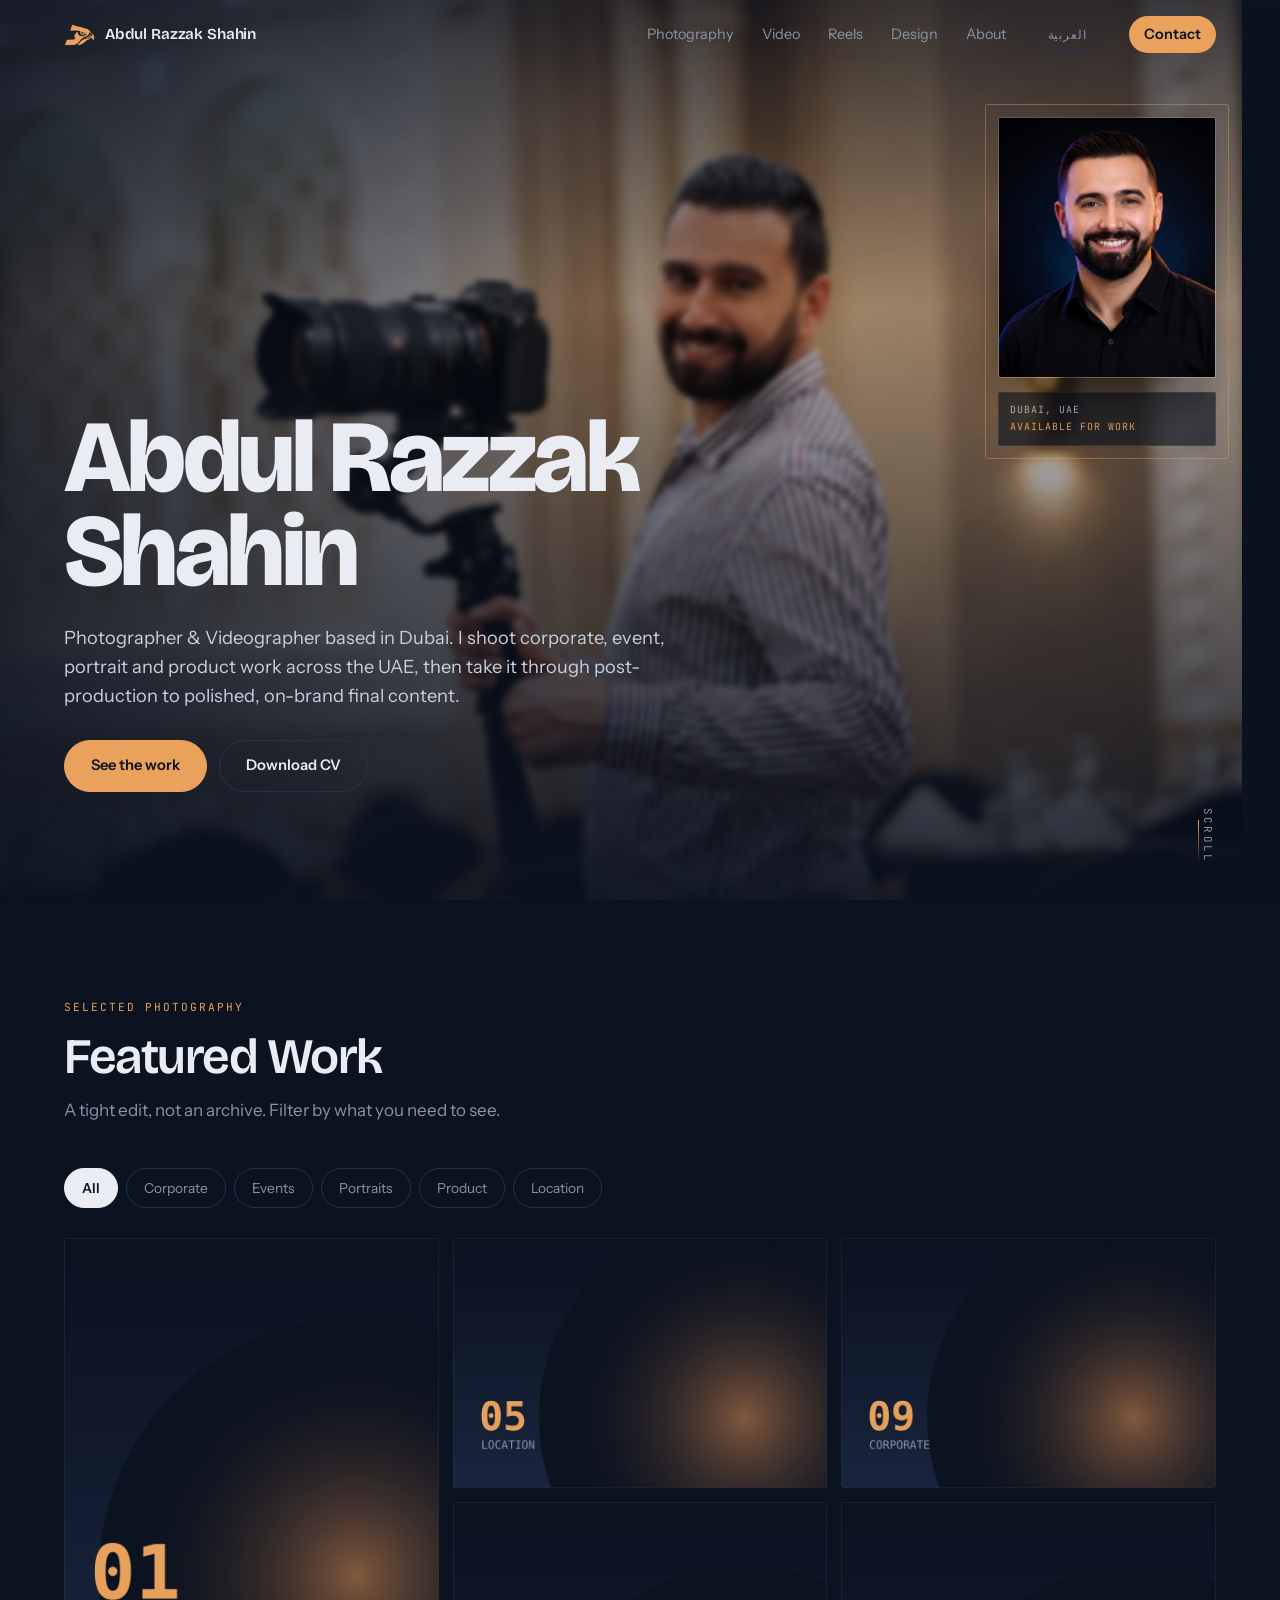
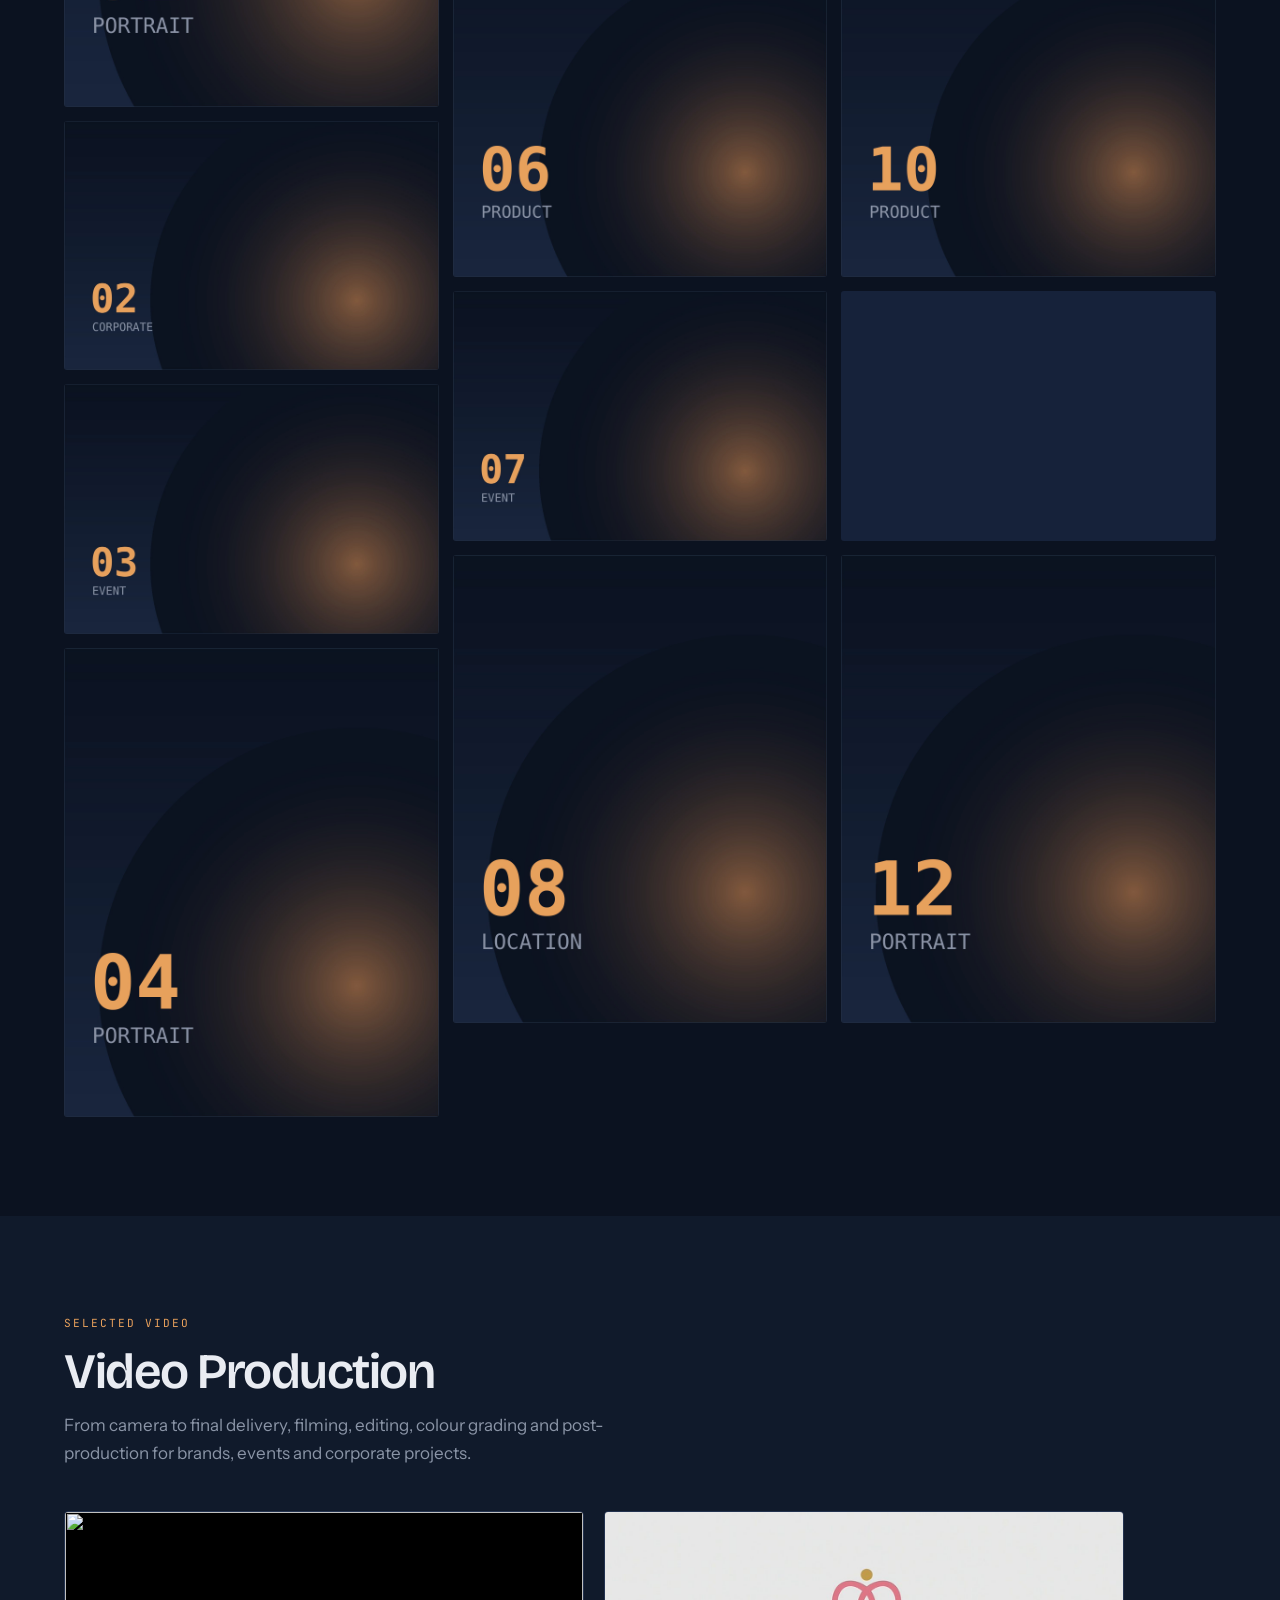
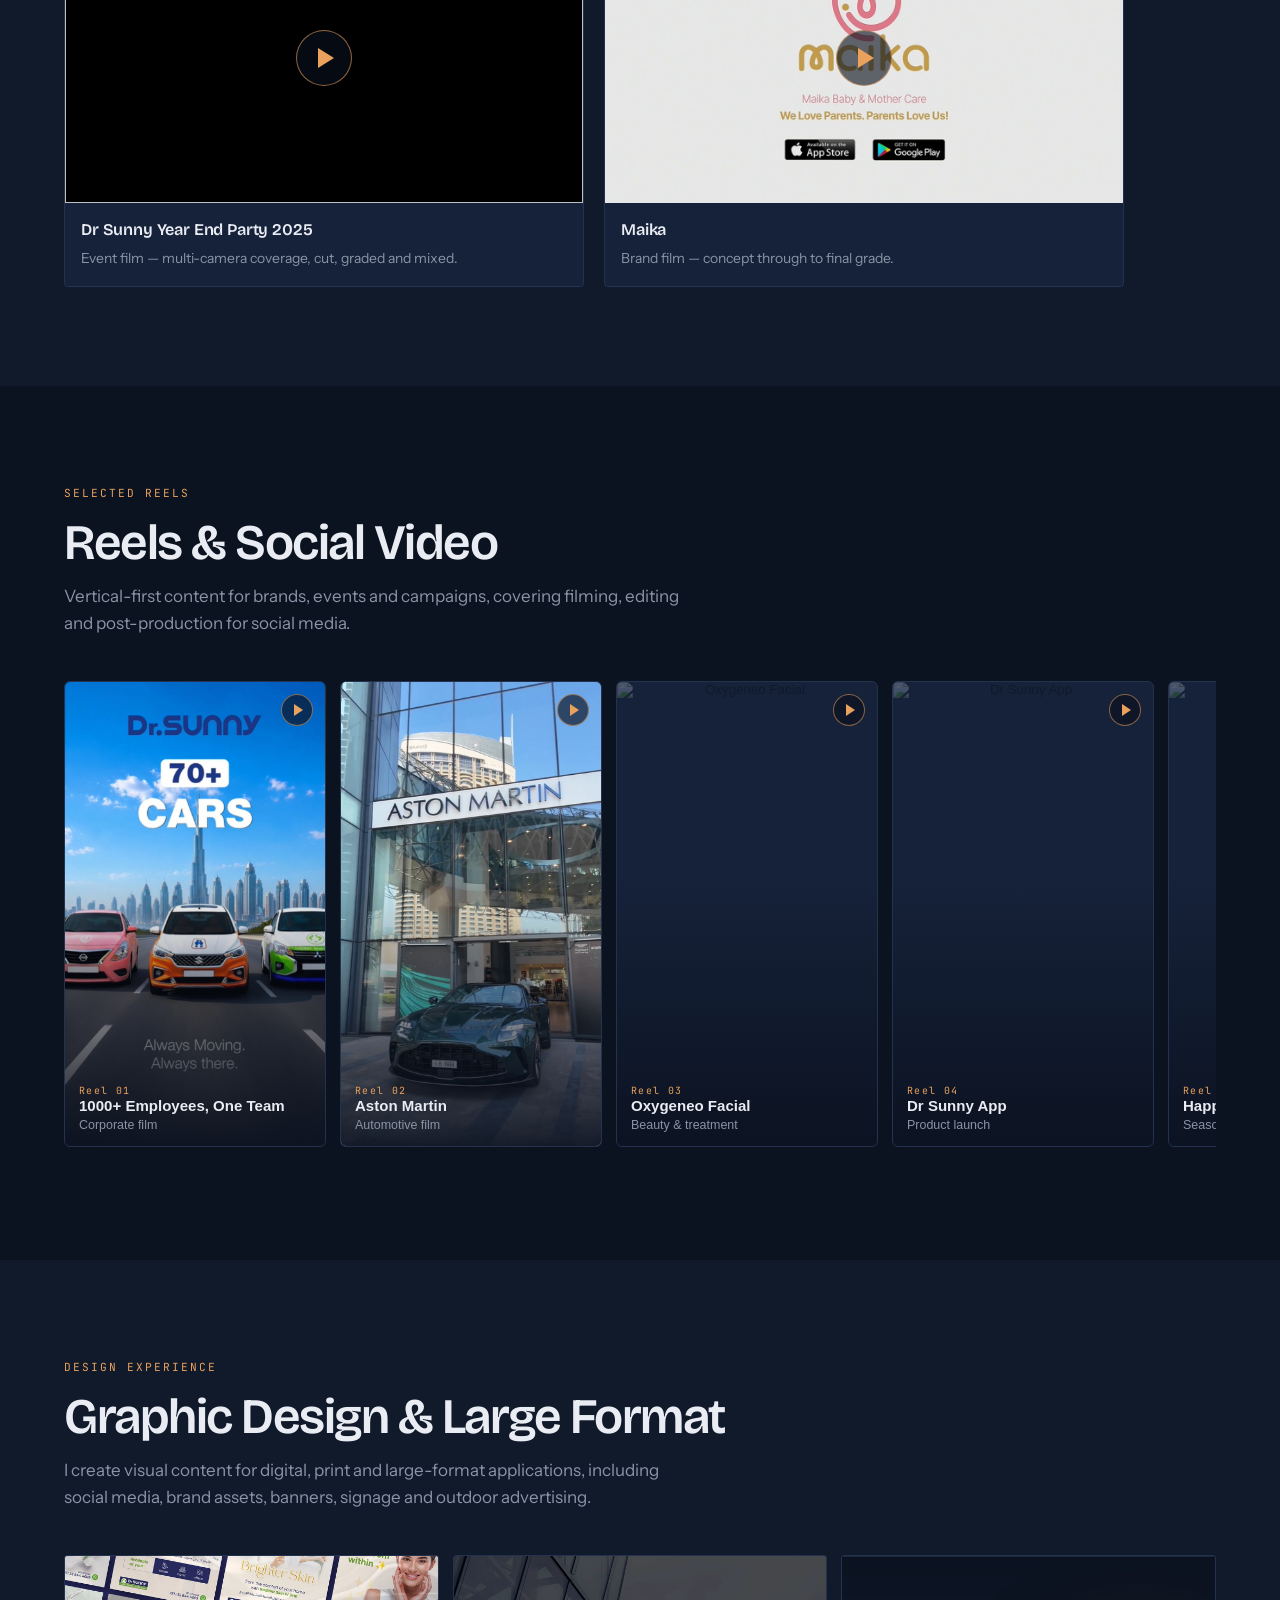
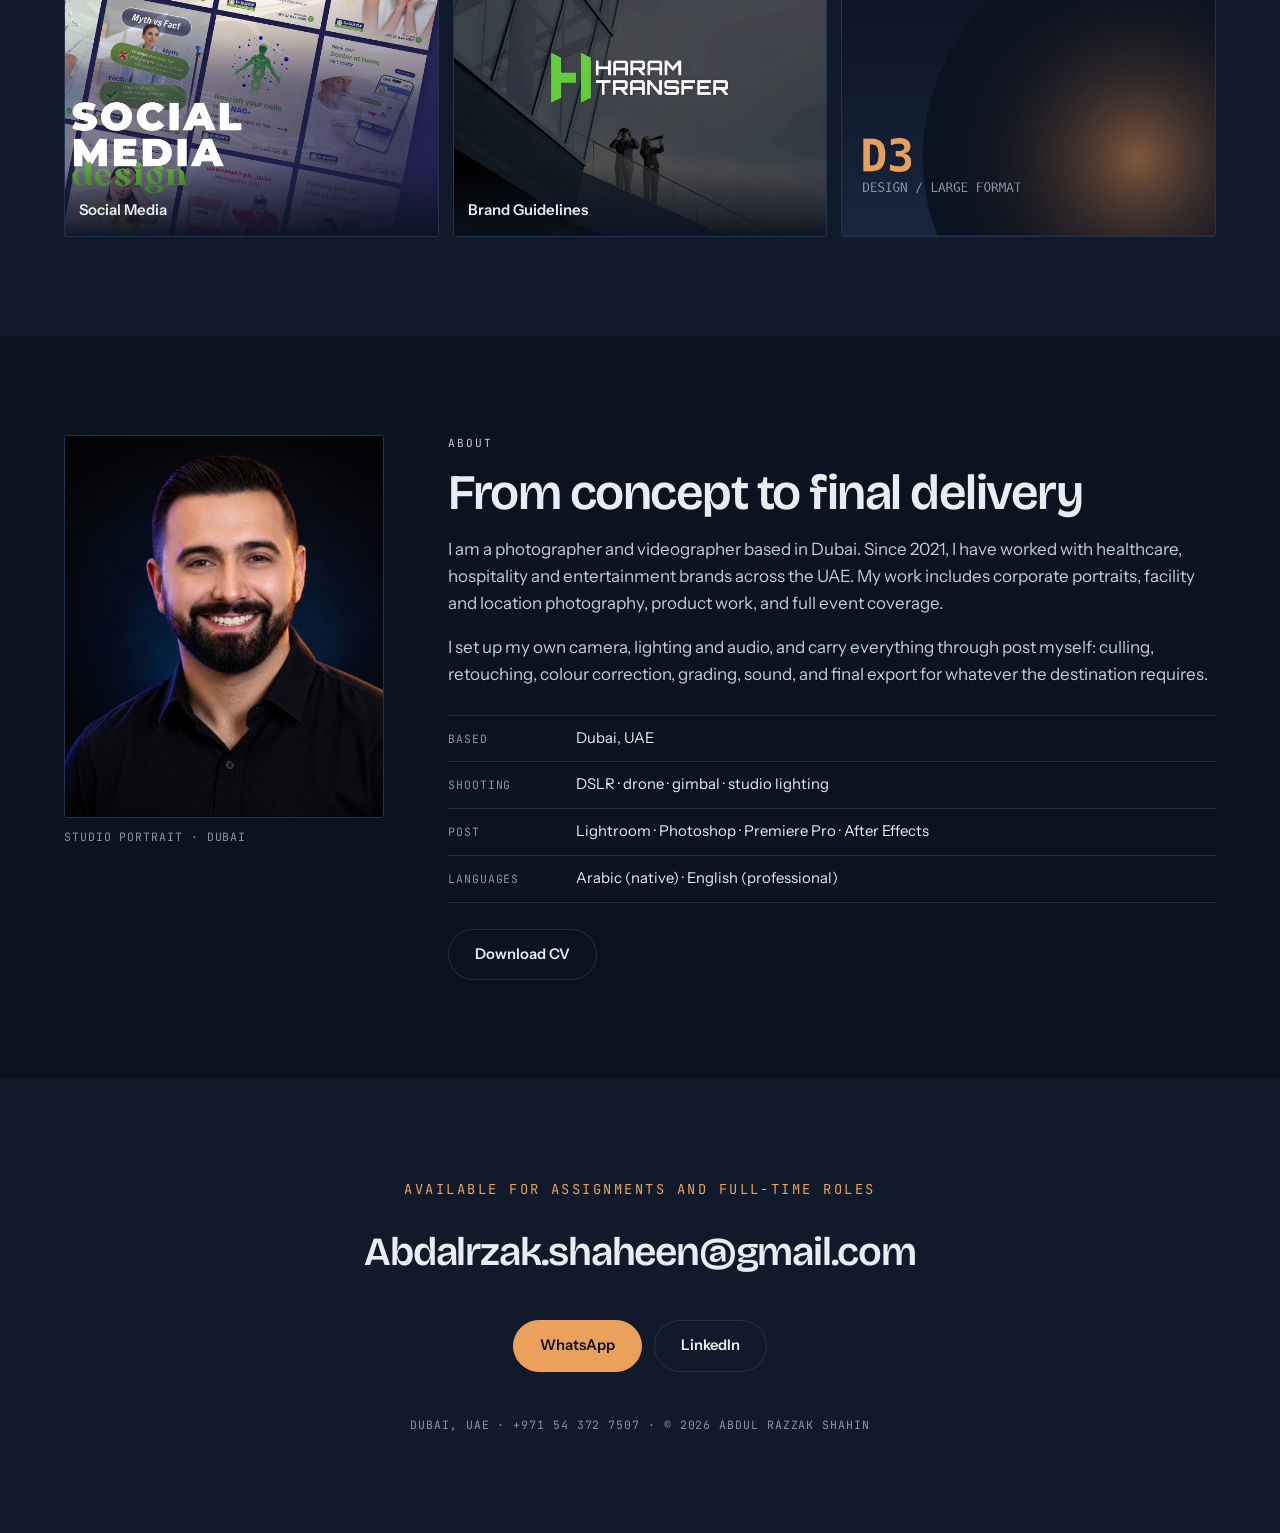
==== commit eb4c10c6: "Add files via upload" ====
--- a/index.html
+++ b/index.html
@@ -31,7 +31,7 @@
     <span class="nav__name">Abdul Razzak Shahin</span>
   </a>
   <nav class="nav__links" aria-label="Sections">
-    <a href="#work"    data-i18n="nav.work">Work</a>
+    <a href="#work"    data-i18n="nav.work">Photography</a>
     <a href="#motion"  data-i18n="nav.motion">Video</a>
     <a href="#reels-v" data-i18n="nav.reels">Reels</a>
     <a href="#design"  data-i18n="nav.design">Design</a>
@@ -116,7 +116,7 @@
   <div class="head">
     <p class="eyebrow" data-i18n="design.eyebrow">Design experience</p>
     <h2 class="h2" data-i18n="design.title">Graphic Design &amp; Large Format</h2>
-    <p class="lede" data-i18n="design.lede">I create visuals that work across digital, print and large-format applications — from social media and brand assets to banners, signage and outdoor advertising.</p>
+    <p class="lede" data-i18n="design.lede">I create visual content for digital, print and large-format applications, including social media, brand assets, banners, signage and outdoor advertising.</p>
   </div>
   <div class="strip" id="strip"></div>
 </section>
@@ -130,7 +130,7 @@
     </figure>
     <div class="about__body">
       <p class="eyebrow" data-i18n="about.eyebrow">About</p>
-      <h2 class="h2" data-i18n="about.title">From concept to final delivery.</h2>
+      <h2 class="h2" data-i18n="about.title">From concept to final delivery</h2>
       <p data-i18n="about.p1">I am a photographer and videographer based in Dubai. Since 2021, I have worked with healthcare, hospitality and entertainment brands across the UAE. My work includes corporate portraits, facility and location photography, product work, and full event coverage.</p>
       <p data-i18n="about.p2">I set up my own camera, lighting and audio, and carry everything through post myself: culling, retouching, colour correction, grading, sound, and final export for whatever the destination requires.</p>
       <ul class="facts">
--- a/styles.css
+++ b/styles.css
@@ -23,6 +23,13 @@
 
 *{ box-sizing:border-box; }
 html{ scroll-behavior:smooth; }
+
+/* Arabic script reads visually smaller than Latin at the same pixel
+   size (shorter x-height, lighter default weight). Since every type
+   size in this file is set in rem, bumping the root size here scales
+   every heading, button, label and paragraph together — no need to
+   touch each selector individually. */
+html[lang="ar"]{ font-size:109%; }
 
 /* RTL WARNING — read before adding any off-screen element.
    An absolutely positioned element at a large negative offset
@@ -337,9 +344,11 @@
 
 /* ---------- contact ---------- */
 .contact{ text-align:center; }
+.contact .eyebrow{ font-size:.86rem; }
+[lang="ar"] .about__body .eyebrow{ font-size:.86rem; }
 .contact__mail{
   display:inline-block; font-family:var(--display); font-weight:600;
-  font-size:clamp(1.25rem,4.4vw,2.9rem); letter-spacing:-.03em;
+  font-size:clamp(1.1rem,3.8vw,2.5rem); letter-spacing:-.03em;
   text-decoration:none; margin:6px 0 30px; word-break:break-word;
   background-image:linear-gradient(var(--amber),var(--amber));
   background-size:0% 2px; background-position:50% 100%; background-repeat:no-repeat;
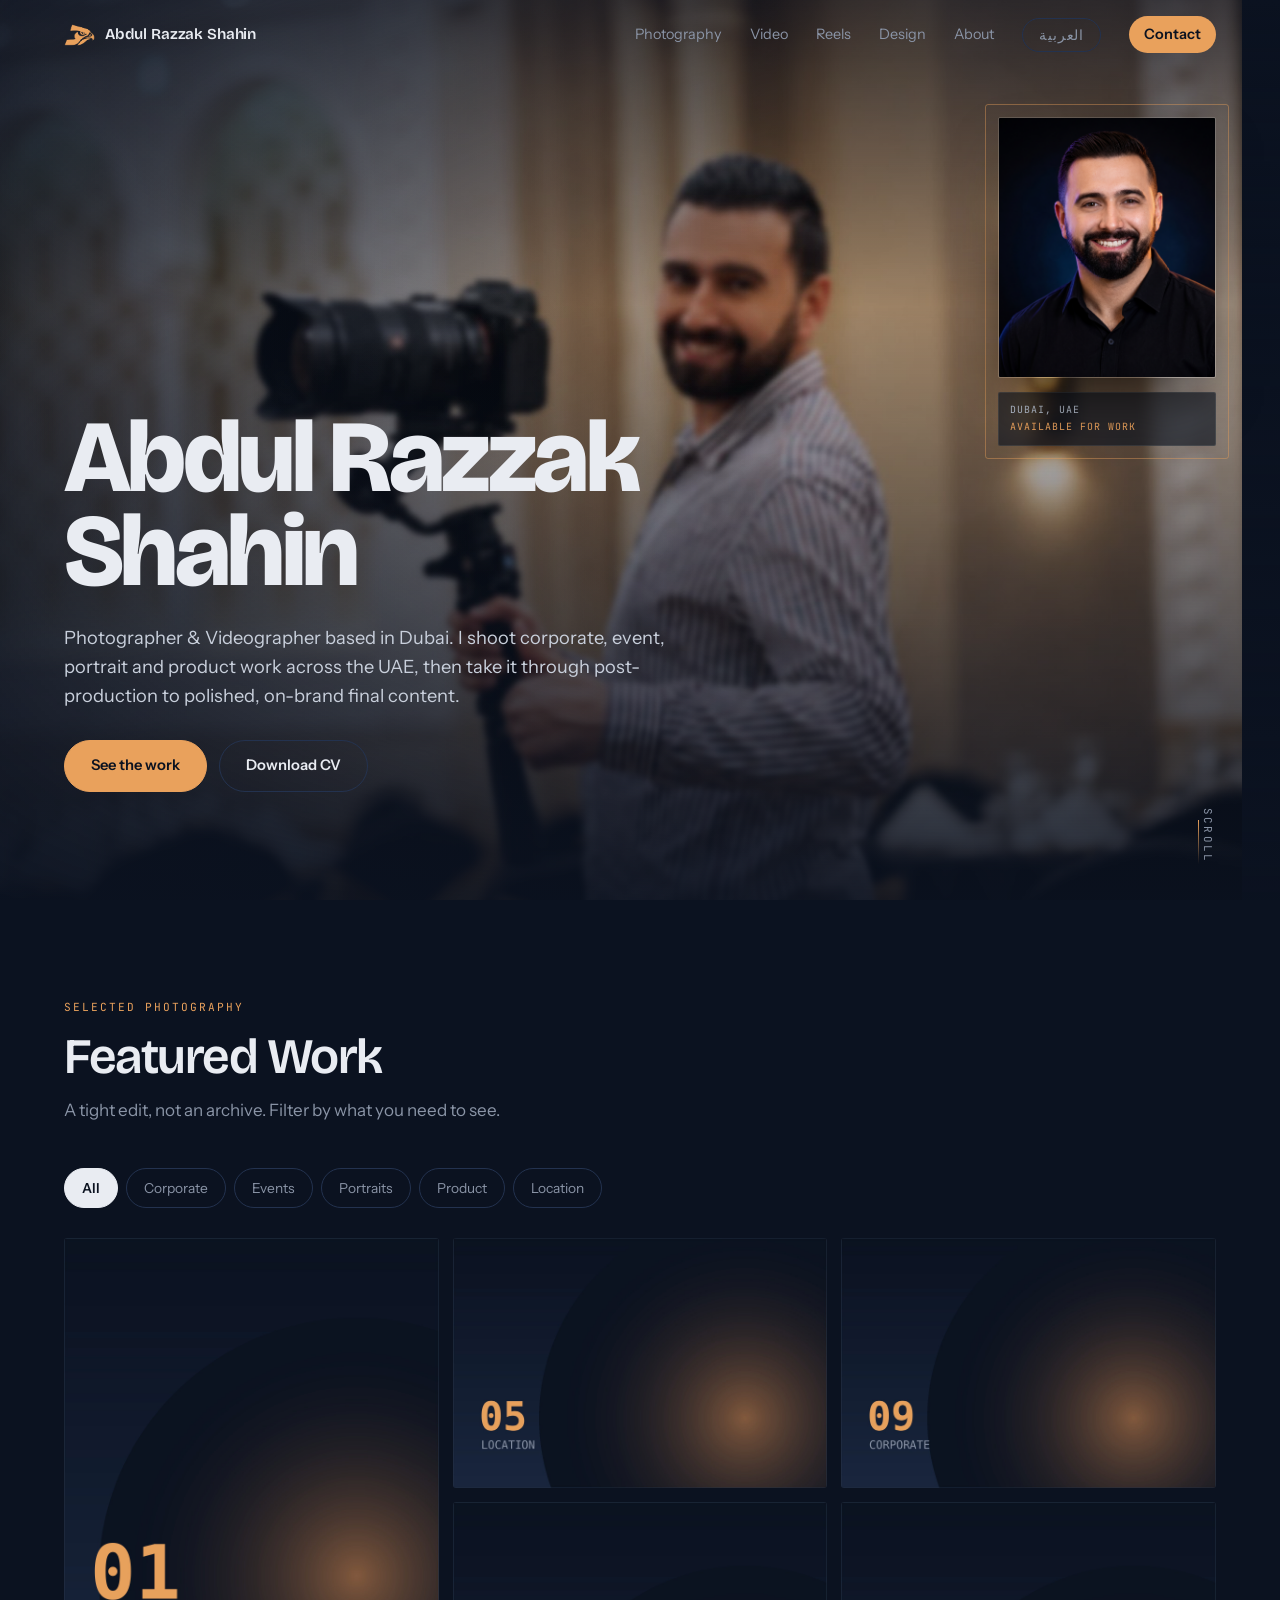
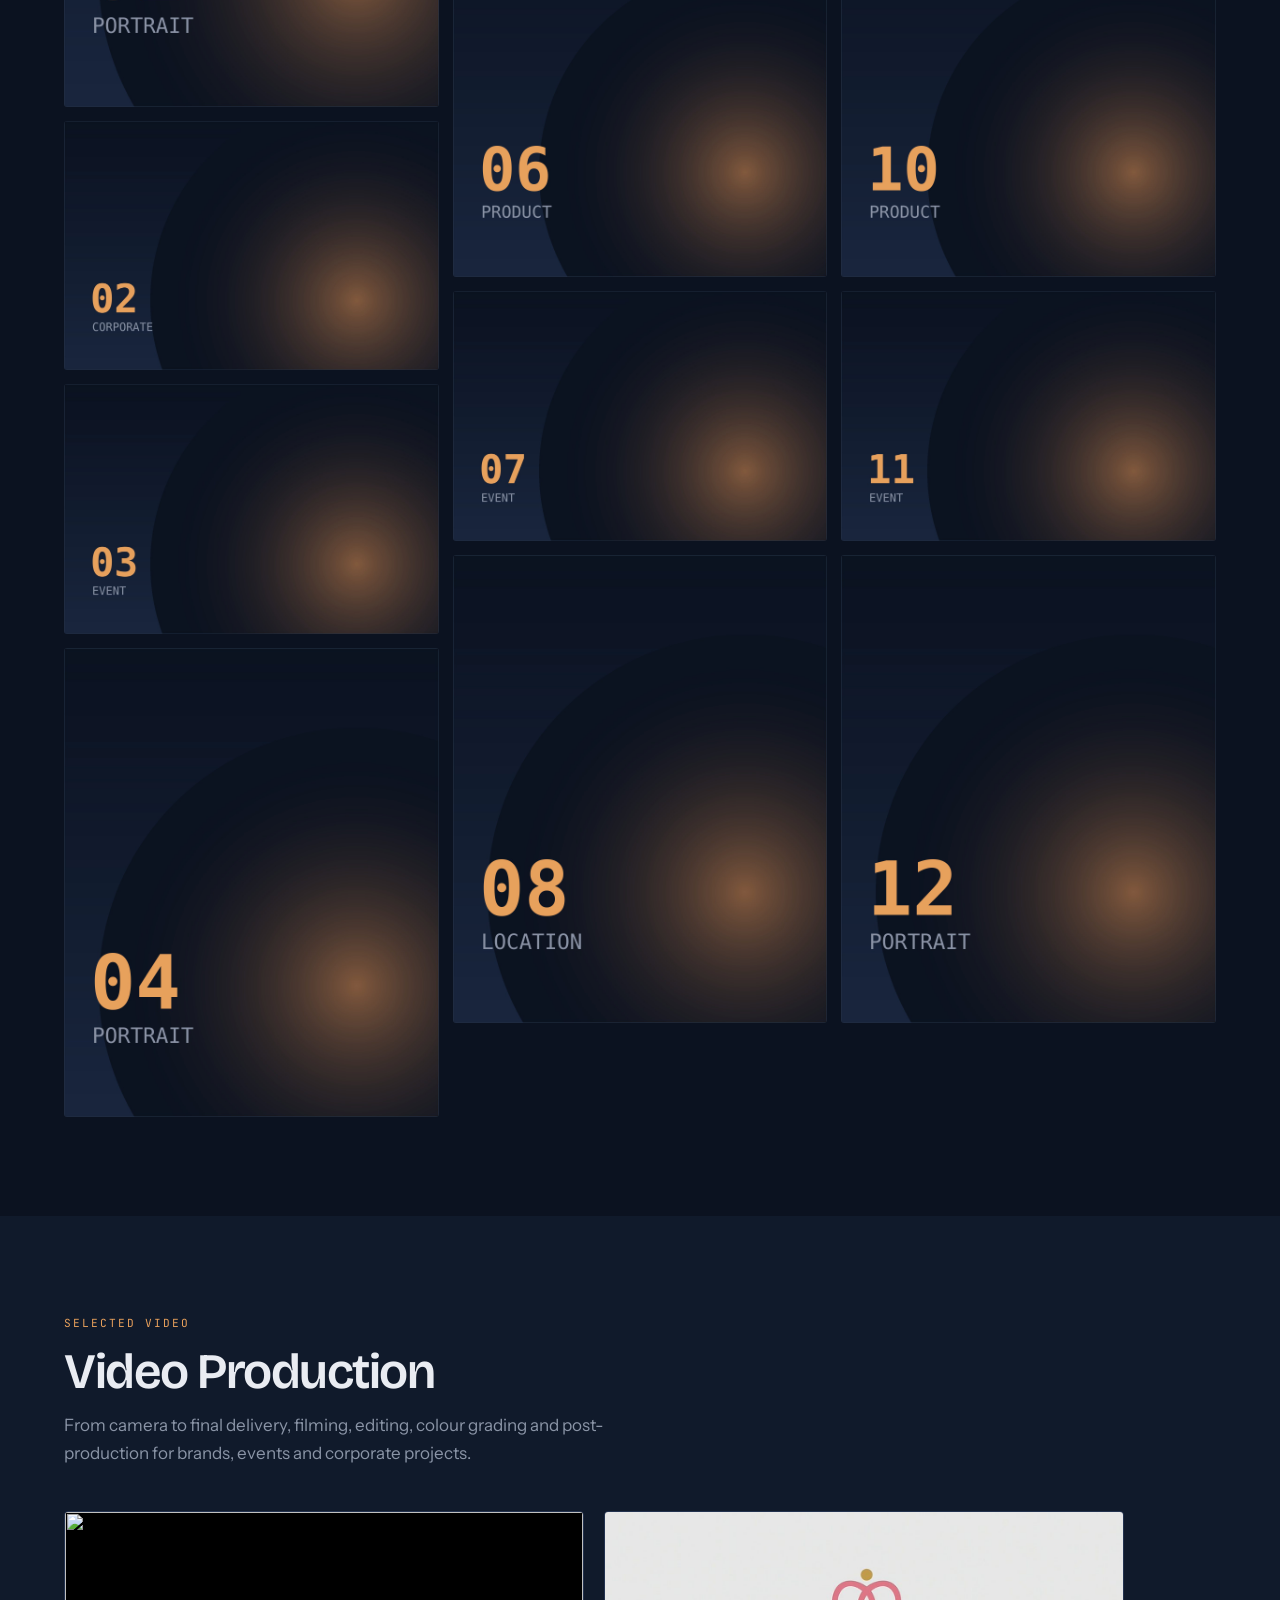
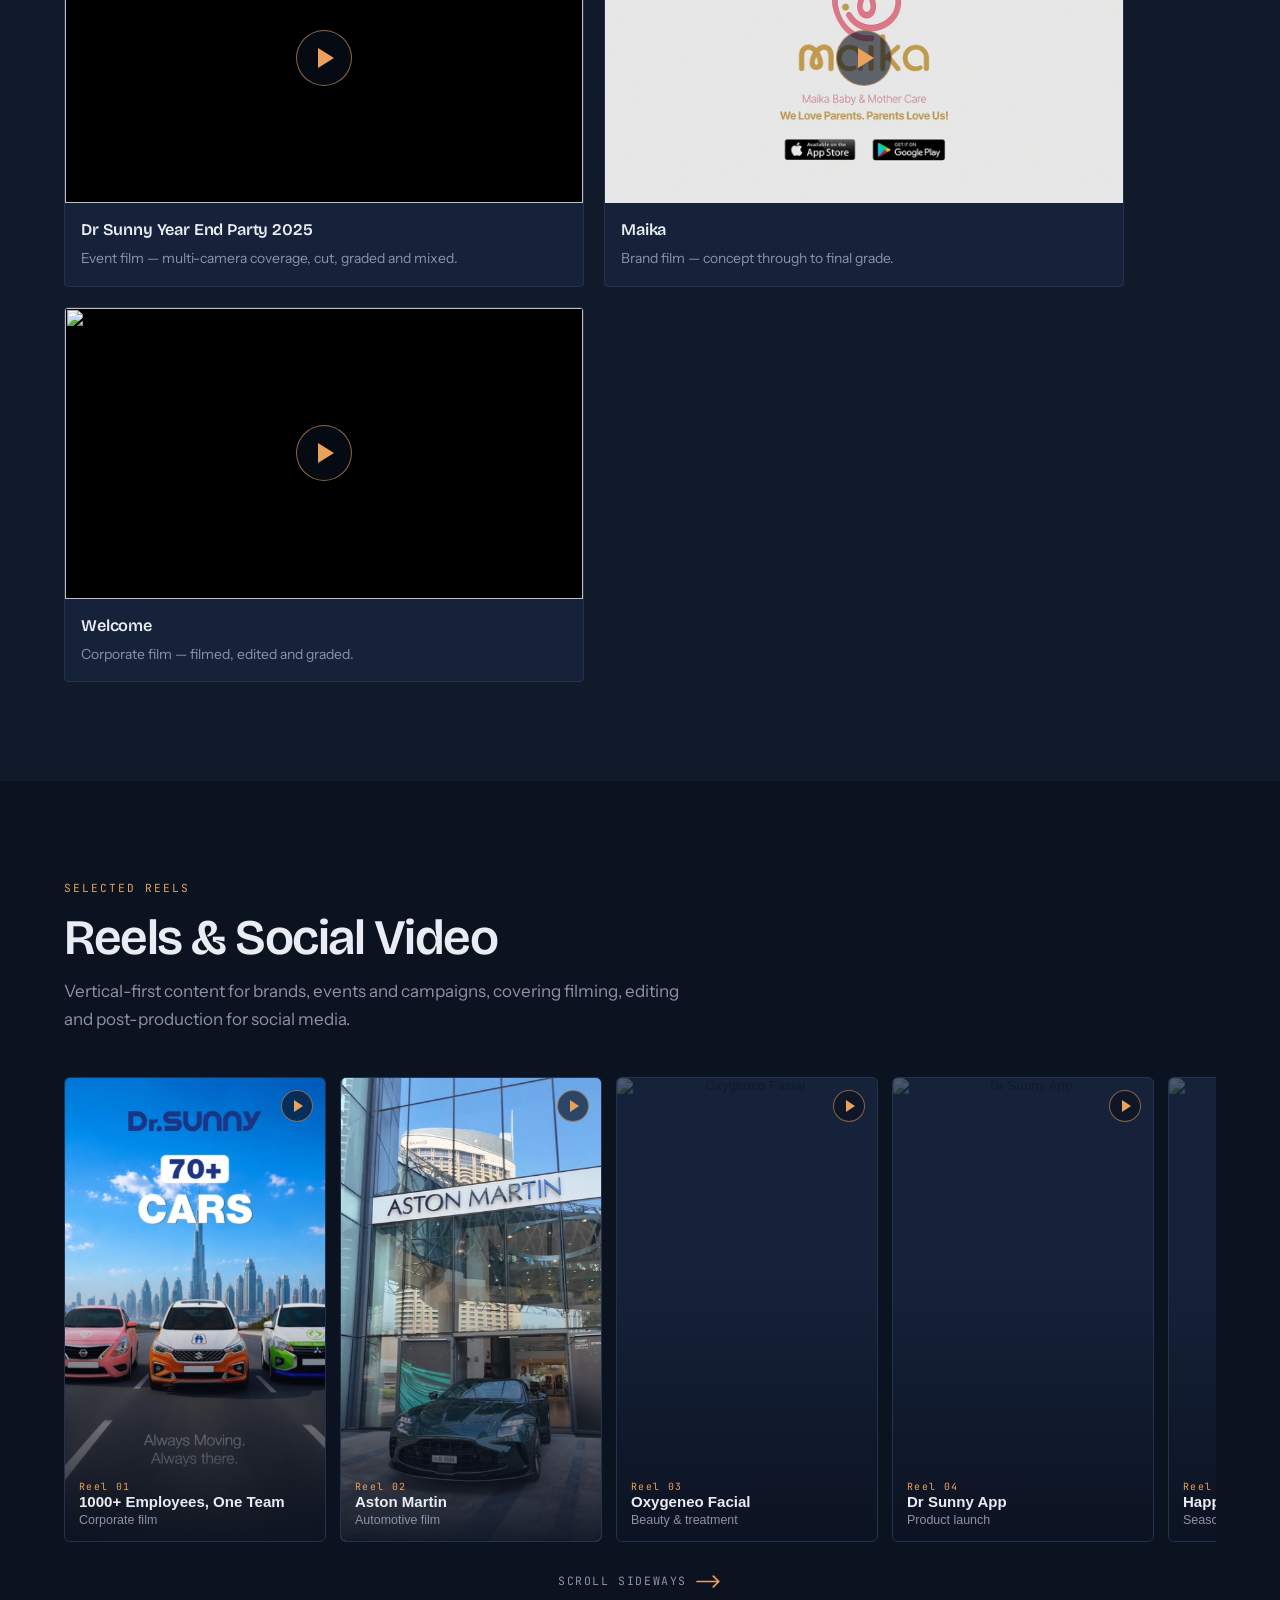
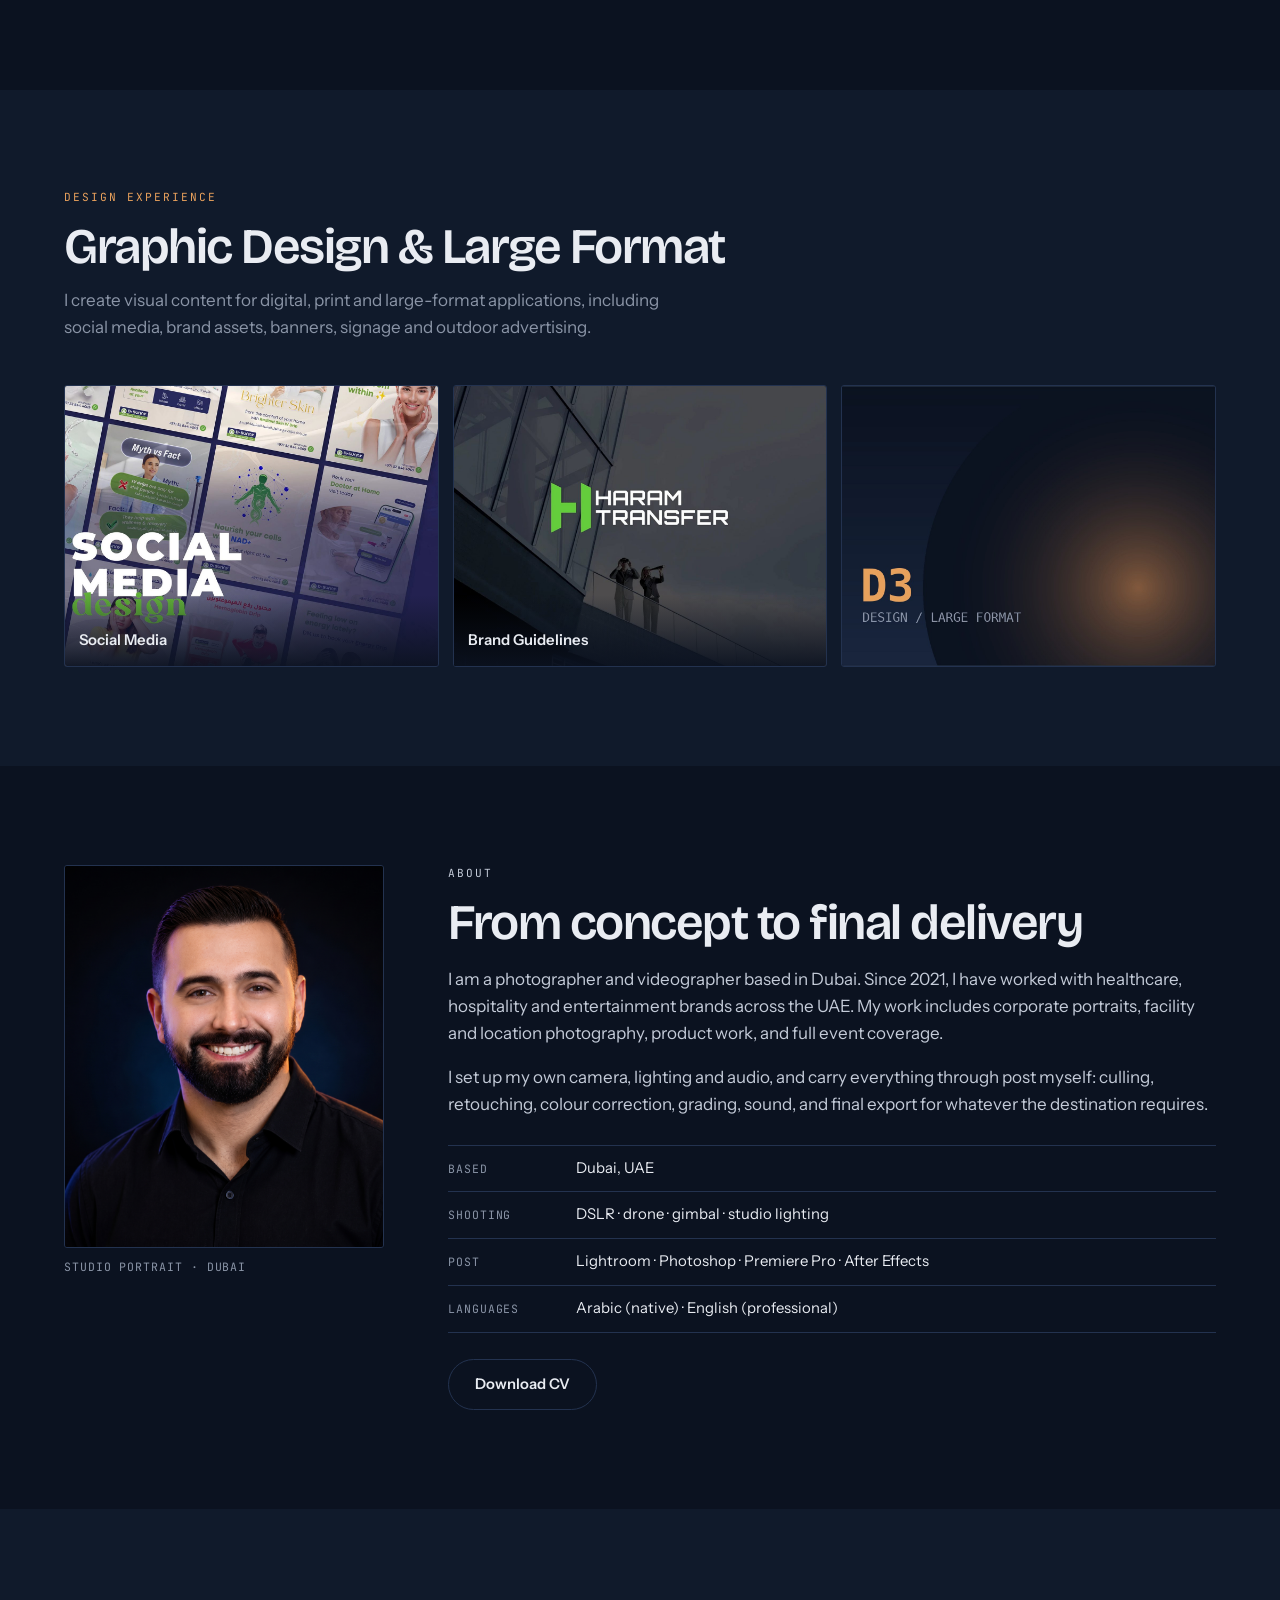
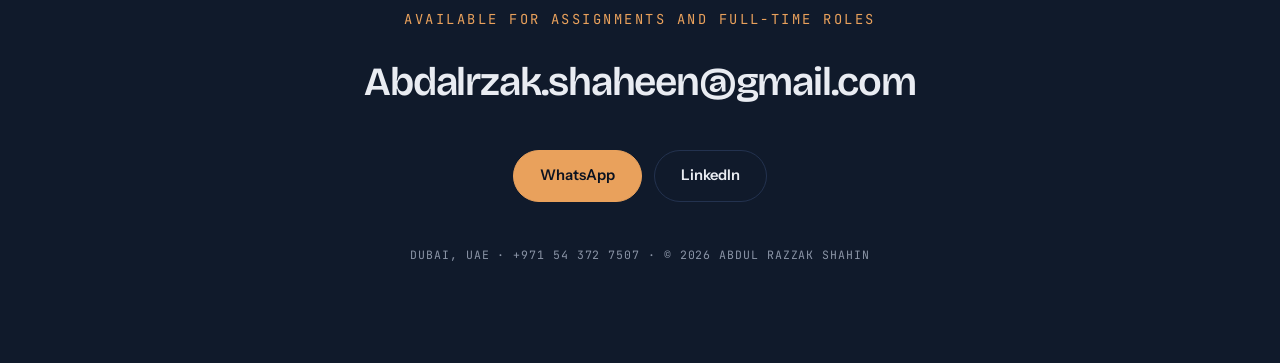
==== commit 2ef064c7: "Add files via upload" ====
--- a/index.html
+++ b/index.html
@@ -108,8 +108,15 @@
     <p class="lede" data-i18n="reels.lede">Vertical-first content for brands, events and campaigns — from filming and editing to the final social-ready cut.</p>
   </div>
   <div class="rail" id="rail" tabindex="0" aria-label="Vertical reels, scroll horizontally"></div>
-  <p class="mono rail__hint" data-i18n="reels.hint">Drag or swipe &rarr;</p>
-</section>
+  <div class="rail__cue">
+    <p class="rail__hint" data-i18n="reels.hint">Scroll sideways</p>
+    <span class="rail__arrow" aria-hidden="true">
+      <svg viewBox="0 0 24 12" width="26" height="13">
+        <path d="M1 6h20M16 1l5 5-5 5" fill="none" stroke="currentColor"
+              stroke-width="1.6" stroke-linecap="round" stroke-linejoin="round"/>
+      </svg>
+    </span>
+  </div></section>
 
 <!-- ============ DESIGN ============ -->
 <section class="section section--tint" id="design">
--- a/styles.css
+++ b/styles.css
@@ -273,8 +273,36 @@
 }
 .rail::-webkit-scrollbar{ height:6px; }
 .rail::-webkit-scrollbar-thumb{ background:var(--line); border-radius:99px; }
-.rail__hint{ margin:10px 0 0; }
-@media (min-width:900px){ .rail__hint{ display:none; } }
+/* Scroll cue — the rail scrolls horizontally, which is easy to miss
+   on desktop where there is no visible scrollbar until you hover.
+   Shown at every breakpoint, with a nudging arrow to draw the eye. */
+.rail__cue{
+  display:flex; align-items:center; justify-content:center; gap:9px;
+  margin-top:16px; color:var(--muted);
+}
+.rail__hint{
+  margin:0; font-family:var(--mono); font-size:.72rem;
+  letter-spacing:.14em; text-transform:uppercase;
+}
+[lang="ar"] .rail__hint{
+  font-family:"IBM Plex Sans Arabic", var(--body);
+  letter-spacing:0; text-transform:none; font-size:.86rem;
+}
+.rail__arrow{ display:flex; color:var(--amber); animation:nudge 1.9s ease-in-out infinite; }
+[dir="rtl"] .rail__arrow{ transform:scaleX(-1); }
+
+@keyframes nudge{
+  0%,100%{ transform:translateX(0); }
+  50%    { transform:translateX(6px); }
+}
+[dir="rtl"] .rail__arrow{ animation-name:nudge-rtl; }
+@keyframes nudge-rtl{
+  0%,100%{ transform:scaleX(-1) translateX(0); }
+  50%    { transform:scaleX(-1) translateX(6px); }
+}
+@media (prefers-reduced-motion:reduce){
+  .rail__arrow{ animation:none; }
+}
 
 .vreel{
   position:relative; flex:0 0 auto; width:clamp(190px,23vw,262px); aspect-ratio:9/16;
@@ -399,9 +427,10 @@
    Language switch — Arabic layer over the same markup
    ========================================================== */
 .lang{
-  font-family:var(--mono); font-size:.72rem; letter-spacing:.08em;
+  font-family:var(--mono), "IBM Plex Sans Arabic";
+  font-size:.85rem; letter-spacing:.06em;
   background:transparent; color:var(--muted); cursor:pointer;
-  border:1px solid var(--line); border-radius:100px; padding:6px 13px;
+  border:1px solid var(--line); border-radius:100px; padding:7px 16px;
   transition:color .2s, border-color .2s;
 }
 .lang:hover{ color:var(--amber); border-color:var(--amber); }
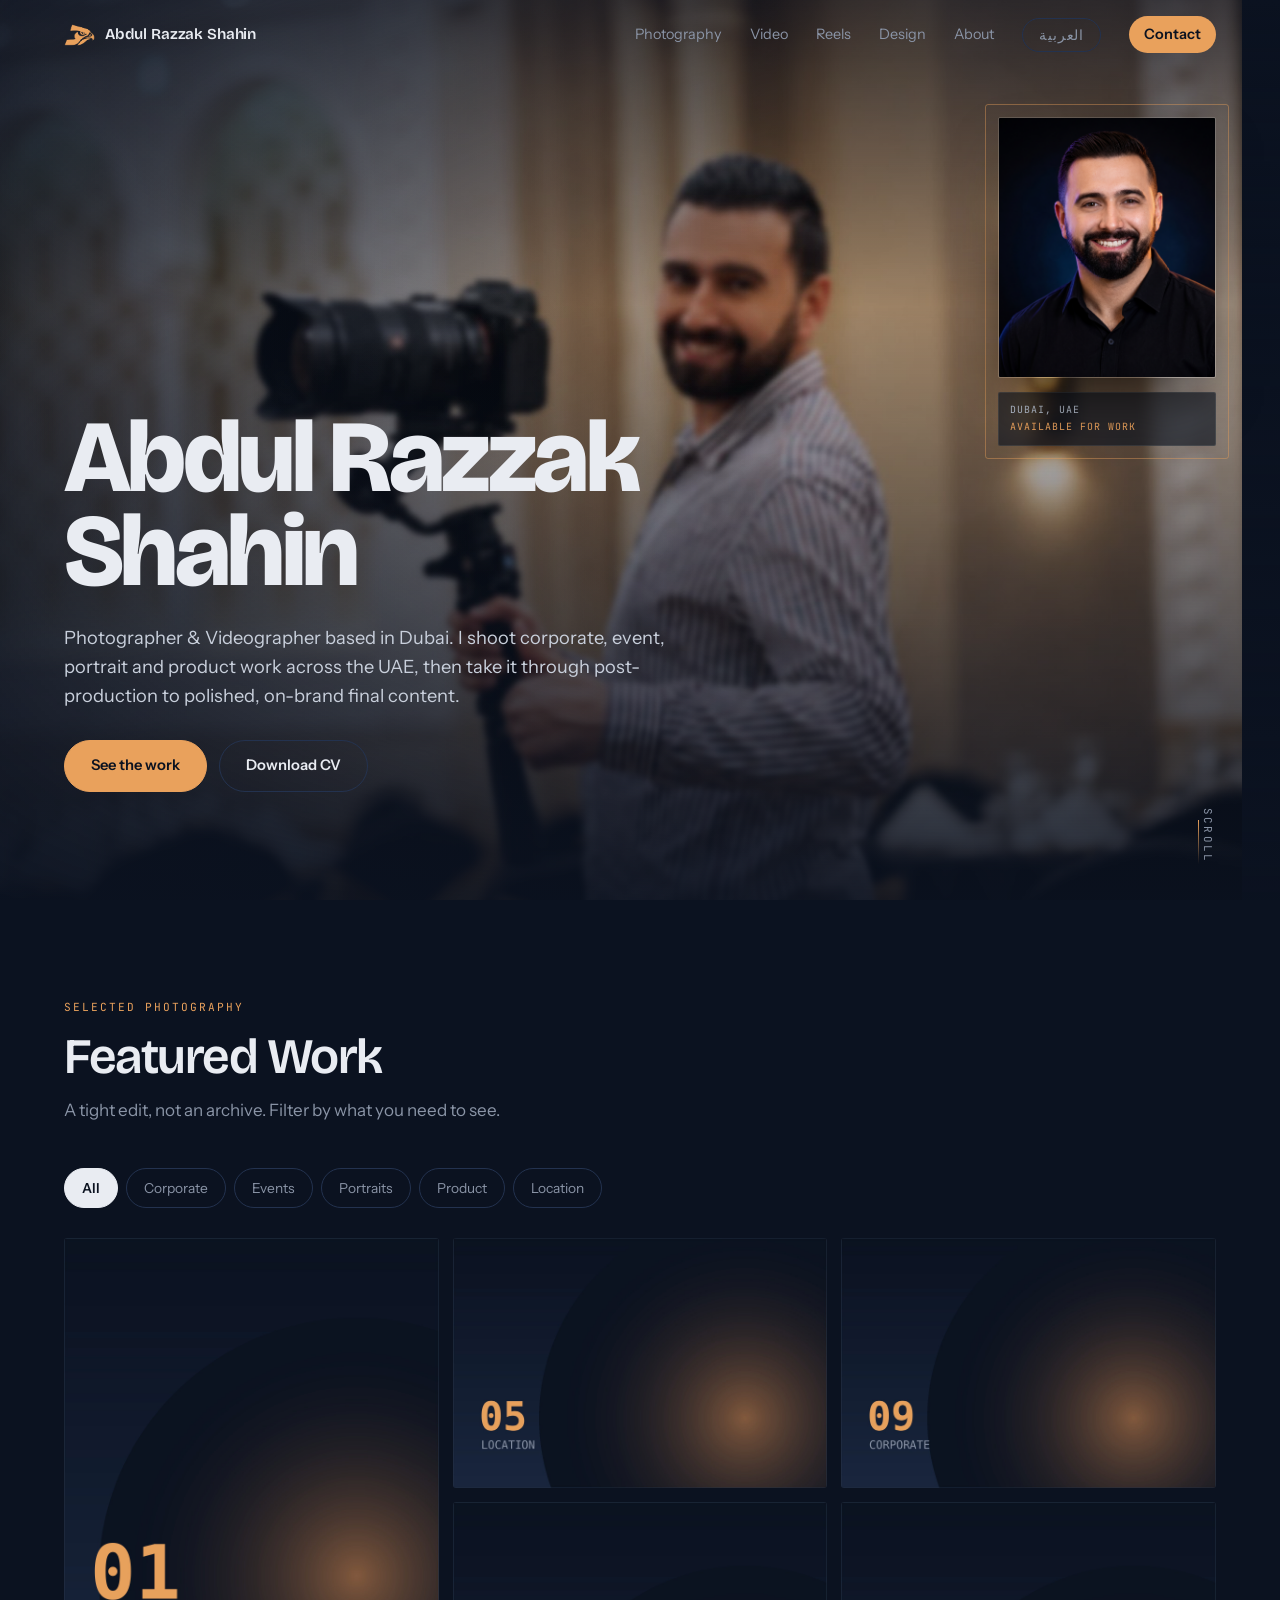
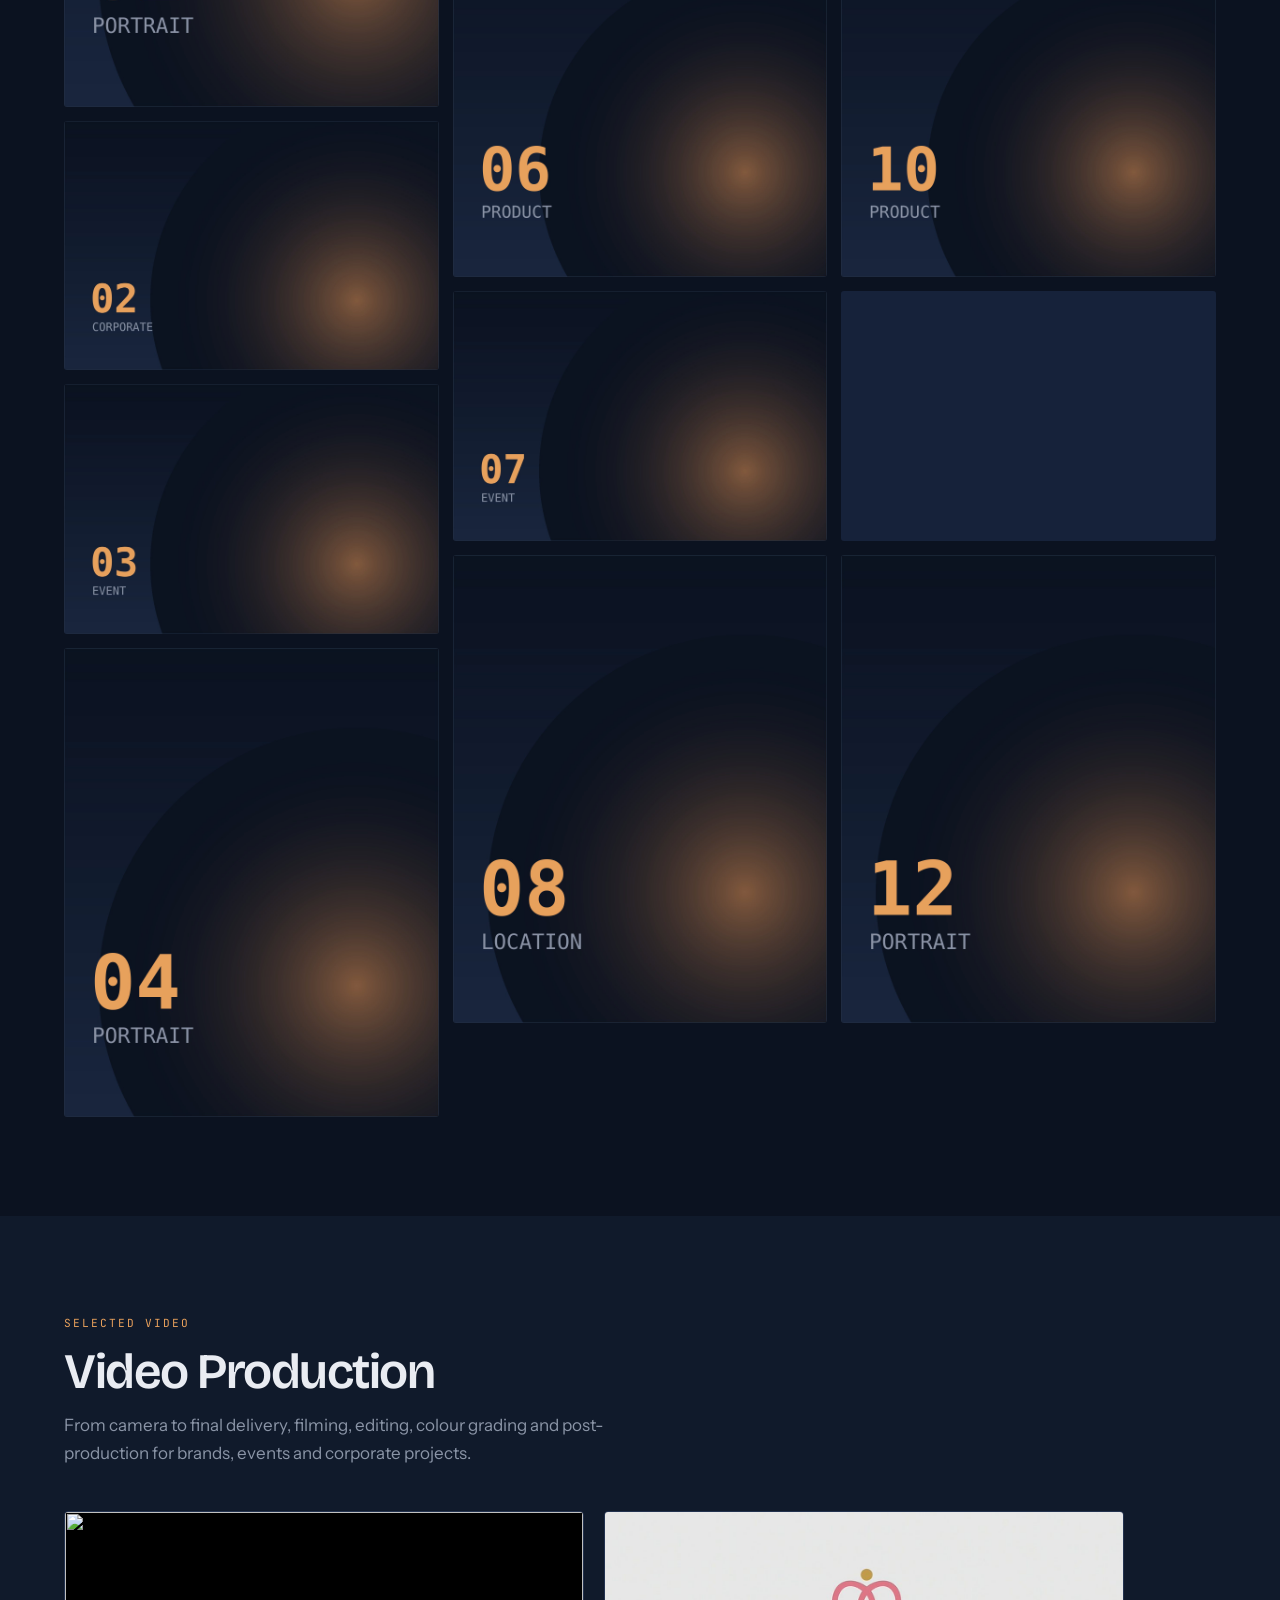
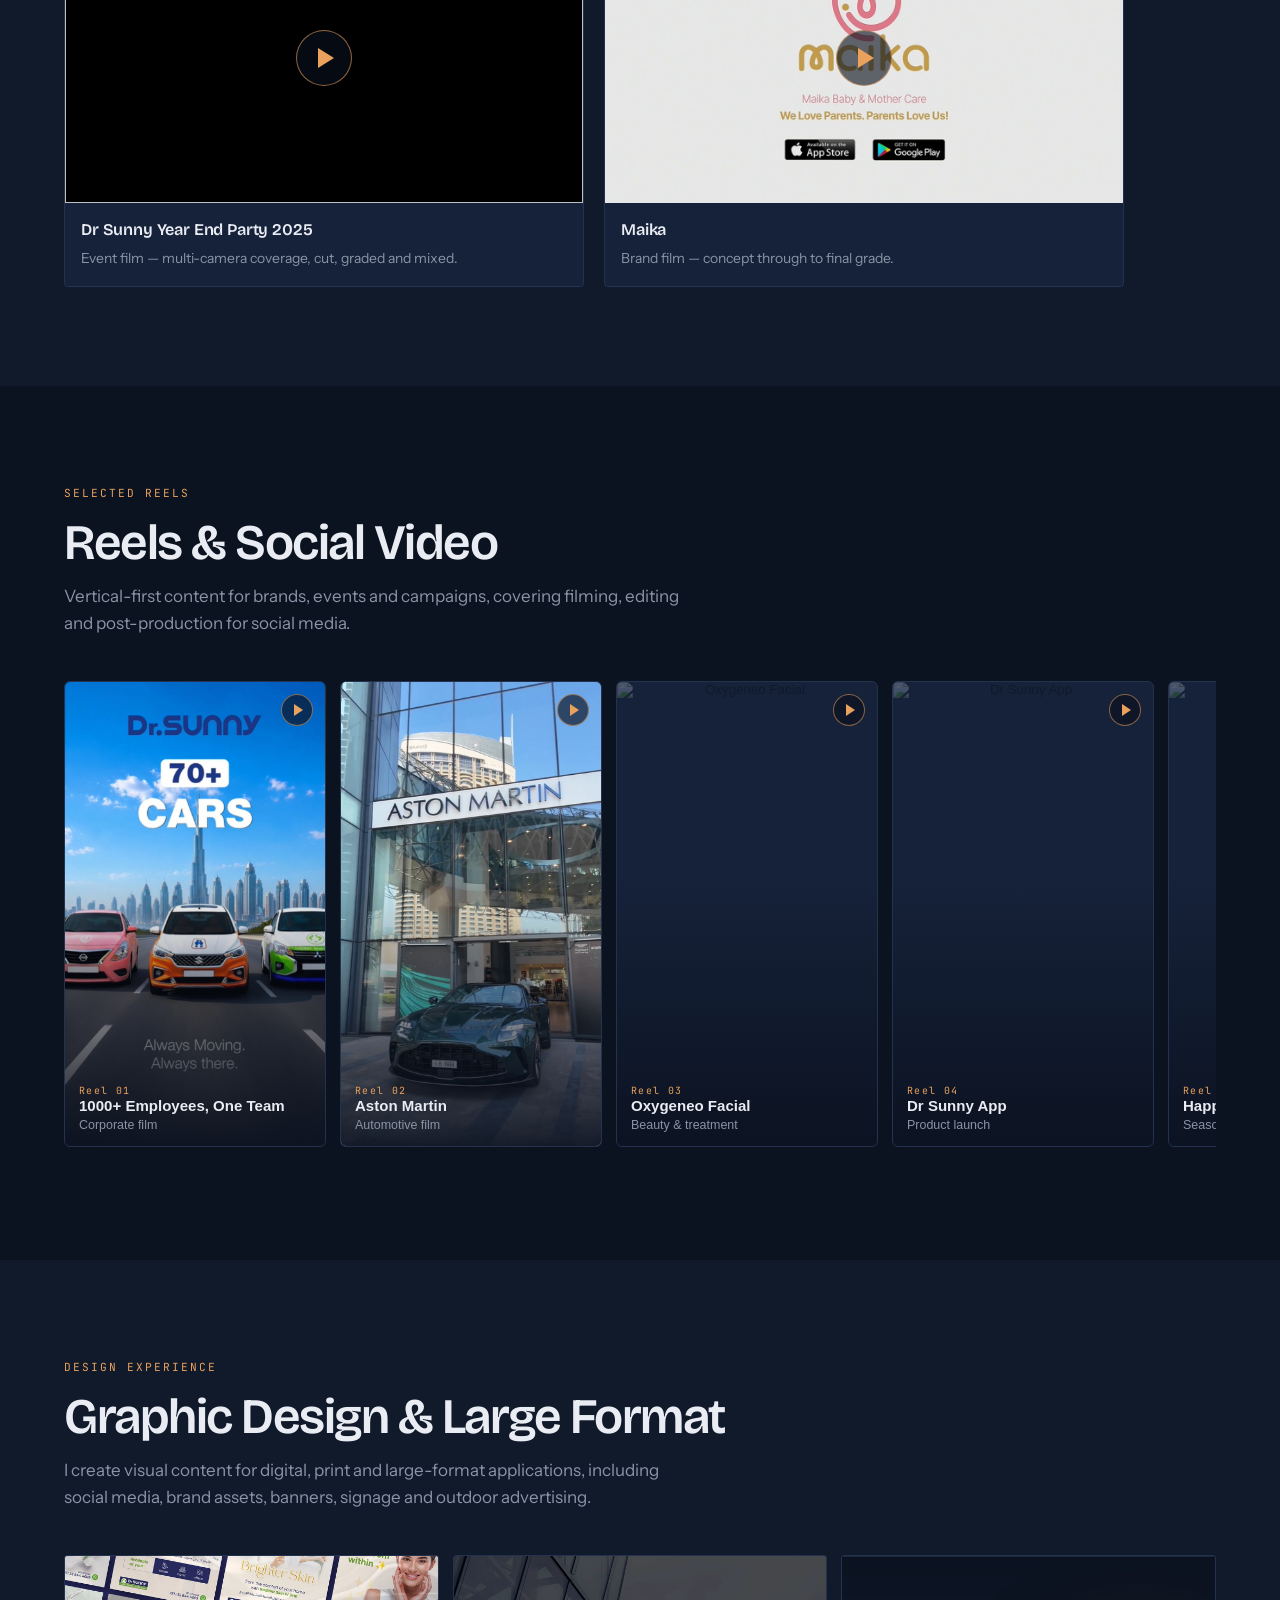
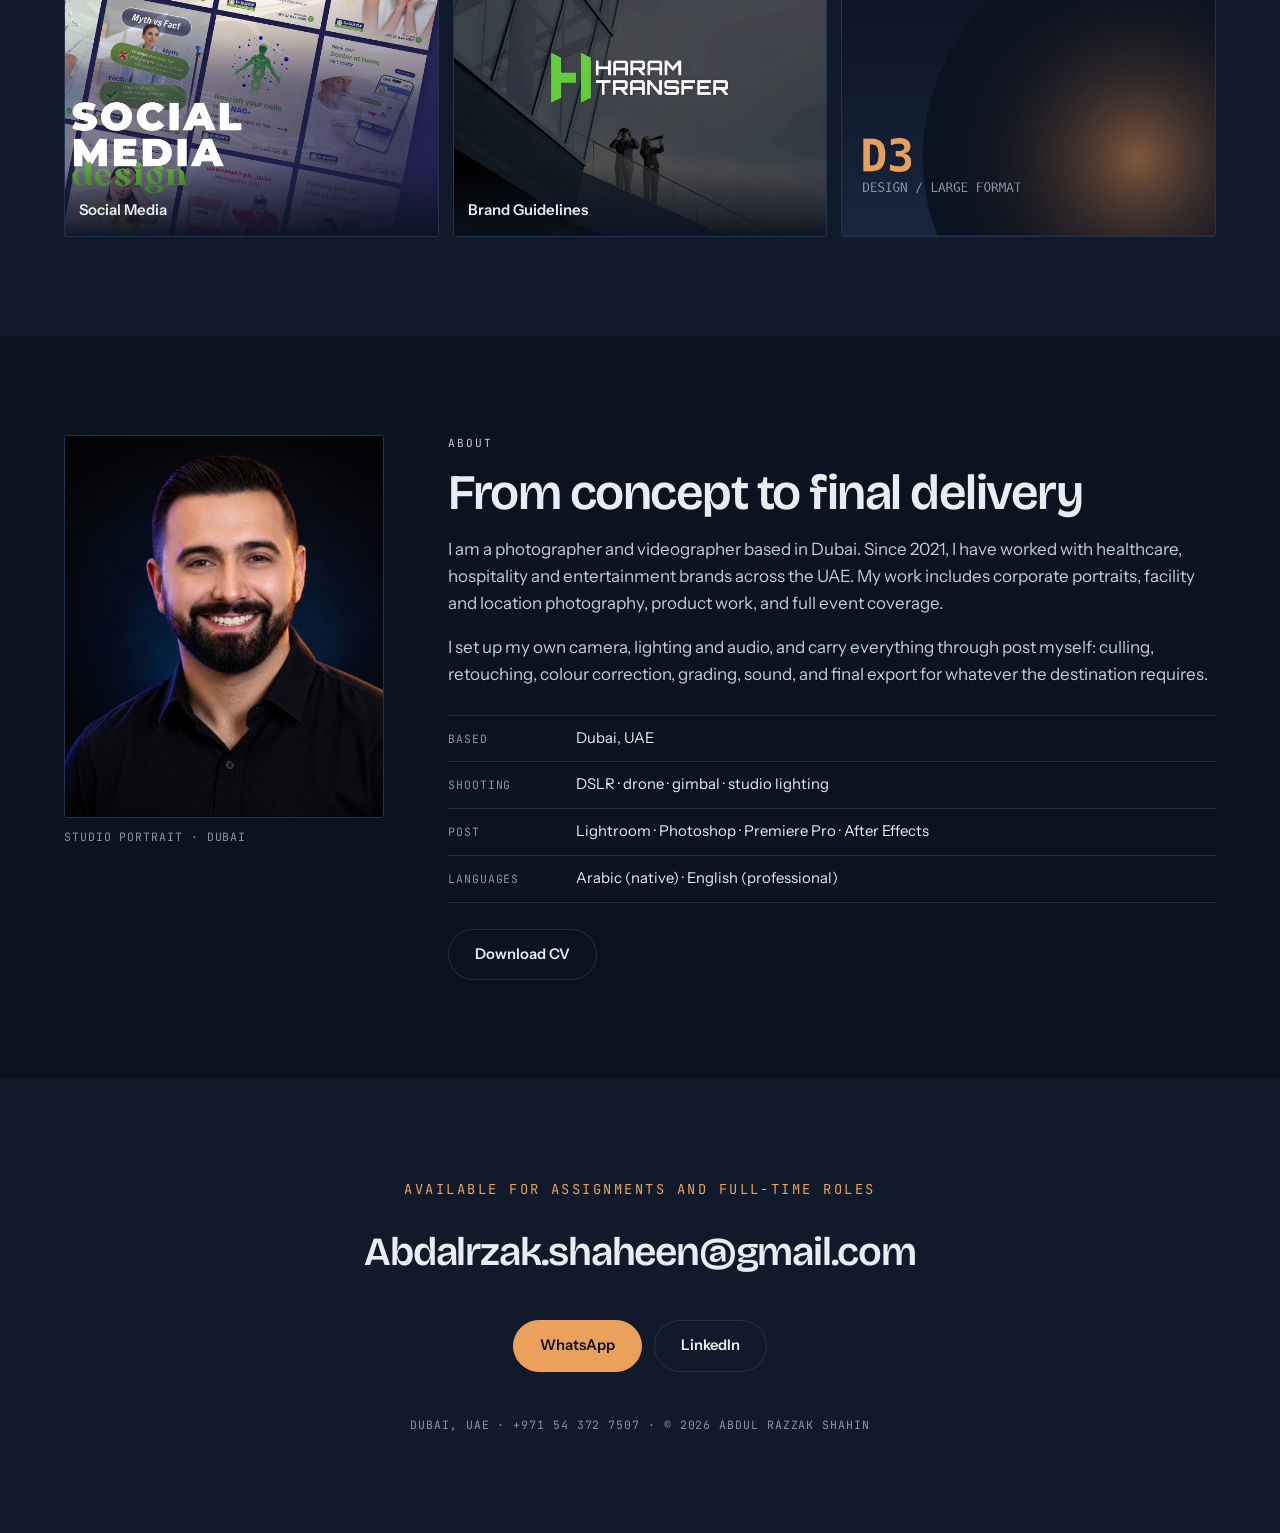
==== commit 3f804a50: "Add files via upload" ====
--- a/index.html
+++ b/index.html
@@ -108,15 +108,8 @@
     <p class="lede" data-i18n="reels.lede">Vertical-first content for brands, events and campaigns — from filming and editing to the final social-ready cut.</p>
   </div>
   <div class="rail" id="rail" tabindex="0" aria-label="Vertical reels, scroll horizontally"></div>
-  <div class="rail__cue">
-    <p class="rail__hint" data-i18n="reels.hint">Scroll sideways</p>
-    <span class="rail__arrow" aria-hidden="true">
-      <svg viewBox="0 0 24 12" width="26" height="13">
-        <path d="M1 6h20M16 1l5 5-5 5" fill="none" stroke="currentColor"
-              stroke-width="1.6" stroke-linecap="round" stroke-linejoin="round"/>
-      </svg>
-    </span>
-  </div></section>
+  <p class="mono rail__hint" data-i18n="reels.hint">Drag or swipe &rarr;</p>
+</section>
 
 <!-- ============ DESIGN ============ -->
 <section class="section section--tint" id="design">
--- a/styles.css
+++ b/styles.css
@@ -273,36 +273,8 @@
 }
 .rail::-webkit-scrollbar{ height:6px; }
 .rail::-webkit-scrollbar-thumb{ background:var(--line); border-radius:99px; }
-/* Scroll cue — the rail scrolls horizontally, which is easy to miss
-   on desktop where there is no visible scrollbar until you hover.
-   Shown at every breakpoint, with a nudging arrow to draw the eye. */
-.rail__cue{
-  display:flex; align-items:center; justify-content:center; gap:9px;
-  margin-top:16px; color:var(--muted);
-}
-.rail__hint{
-  margin:0; font-family:var(--mono); font-size:.72rem;
-  letter-spacing:.14em; text-transform:uppercase;
-}
-[lang="ar"] .rail__hint{
-  font-family:"IBM Plex Sans Arabic", var(--body);
-  letter-spacing:0; text-transform:none; font-size:.86rem;
-}
-.rail__arrow{ display:flex; color:var(--amber); animation:nudge 1.9s ease-in-out infinite; }
-[dir="rtl"] .rail__arrow{ transform:scaleX(-1); }
-
-@keyframes nudge{
-  0%,100%{ transform:translateX(0); }
-  50%    { transform:translateX(6px); }
-}
-[dir="rtl"] .rail__arrow{ animation-name:nudge-rtl; }
-@keyframes nudge-rtl{
-  0%,100%{ transform:scaleX(-1) translateX(0); }
-  50%    { transform:scaleX(-1) translateX(6px); }
-}
-@media (prefers-reduced-motion:reduce){
-  .rail__arrow{ animation:none; }
-}
+.rail__hint{ margin:10px 0 0; }
+@media (min-width:900px){ .rail__hint{ display:none; } }
 
 .vreel{
   position:relative; flex:0 0 auto; width:clamp(190px,23vw,262px); aspect-ratio:9/16;
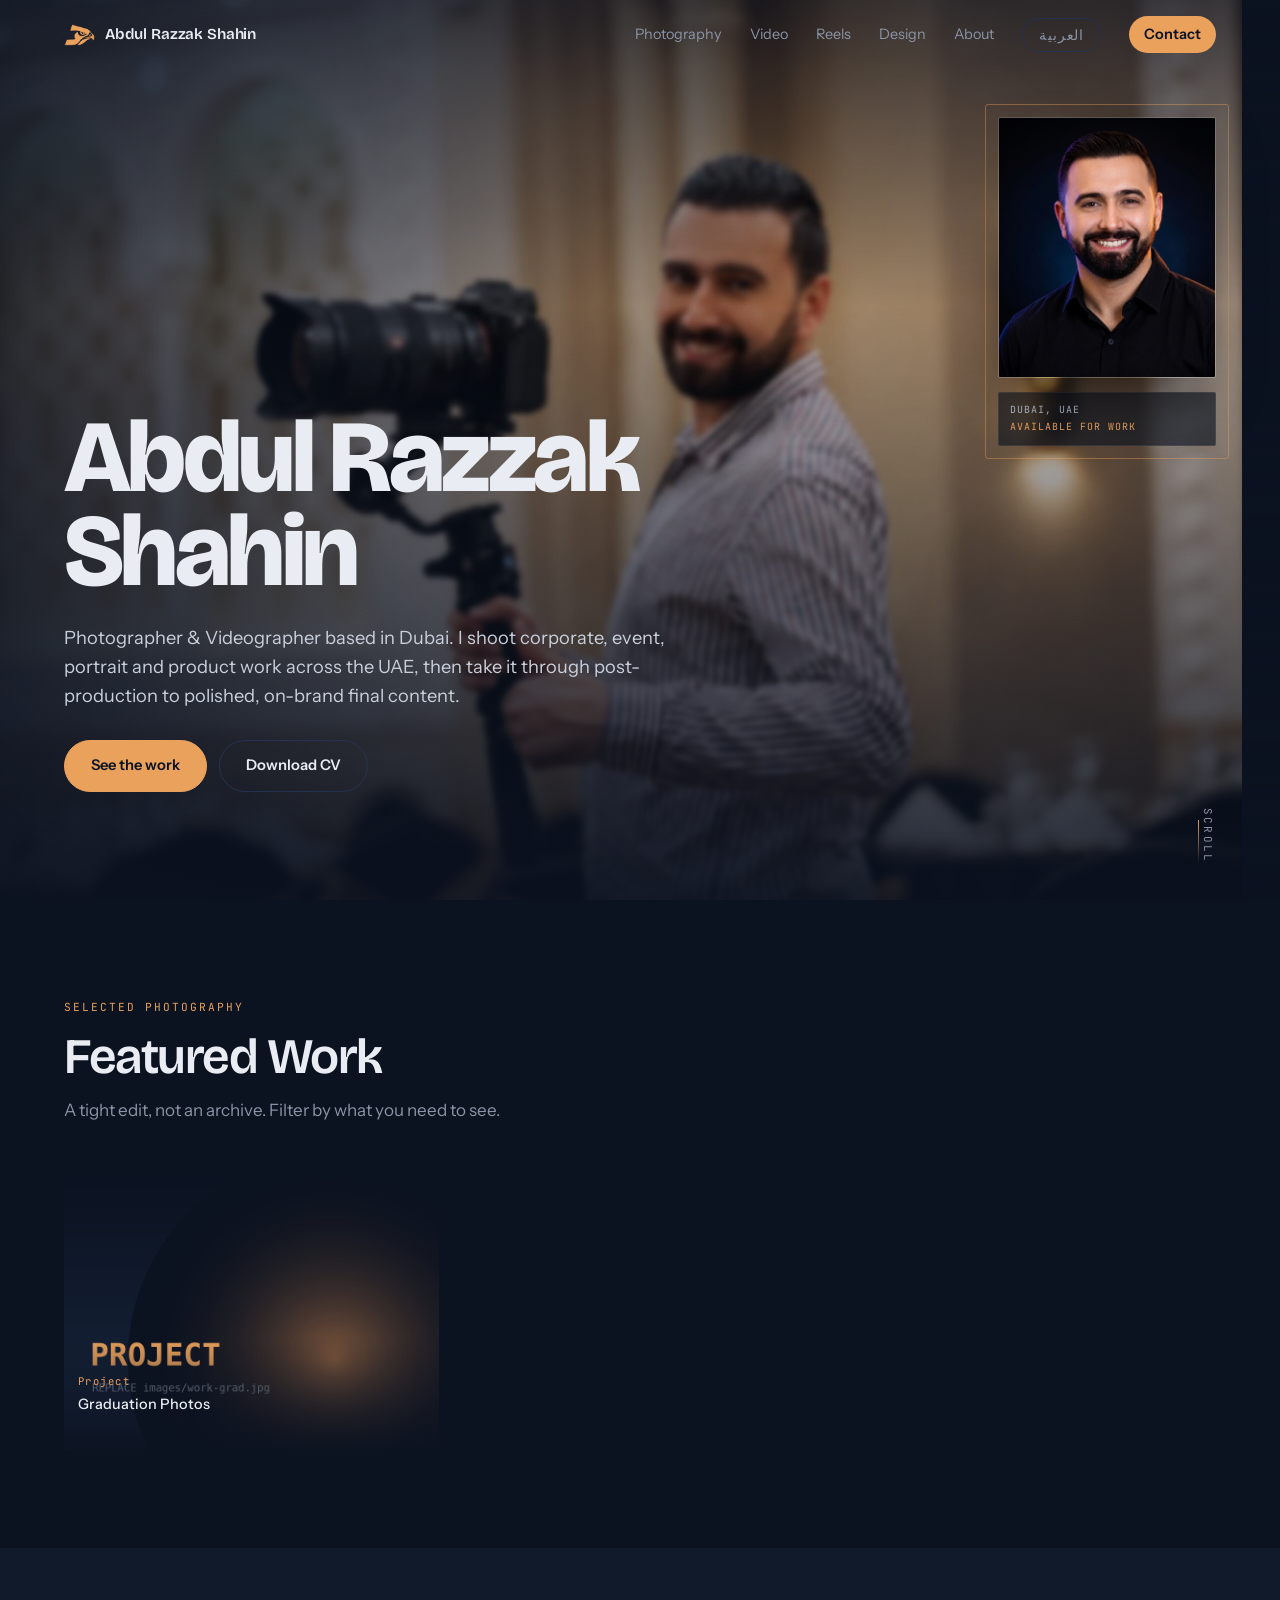
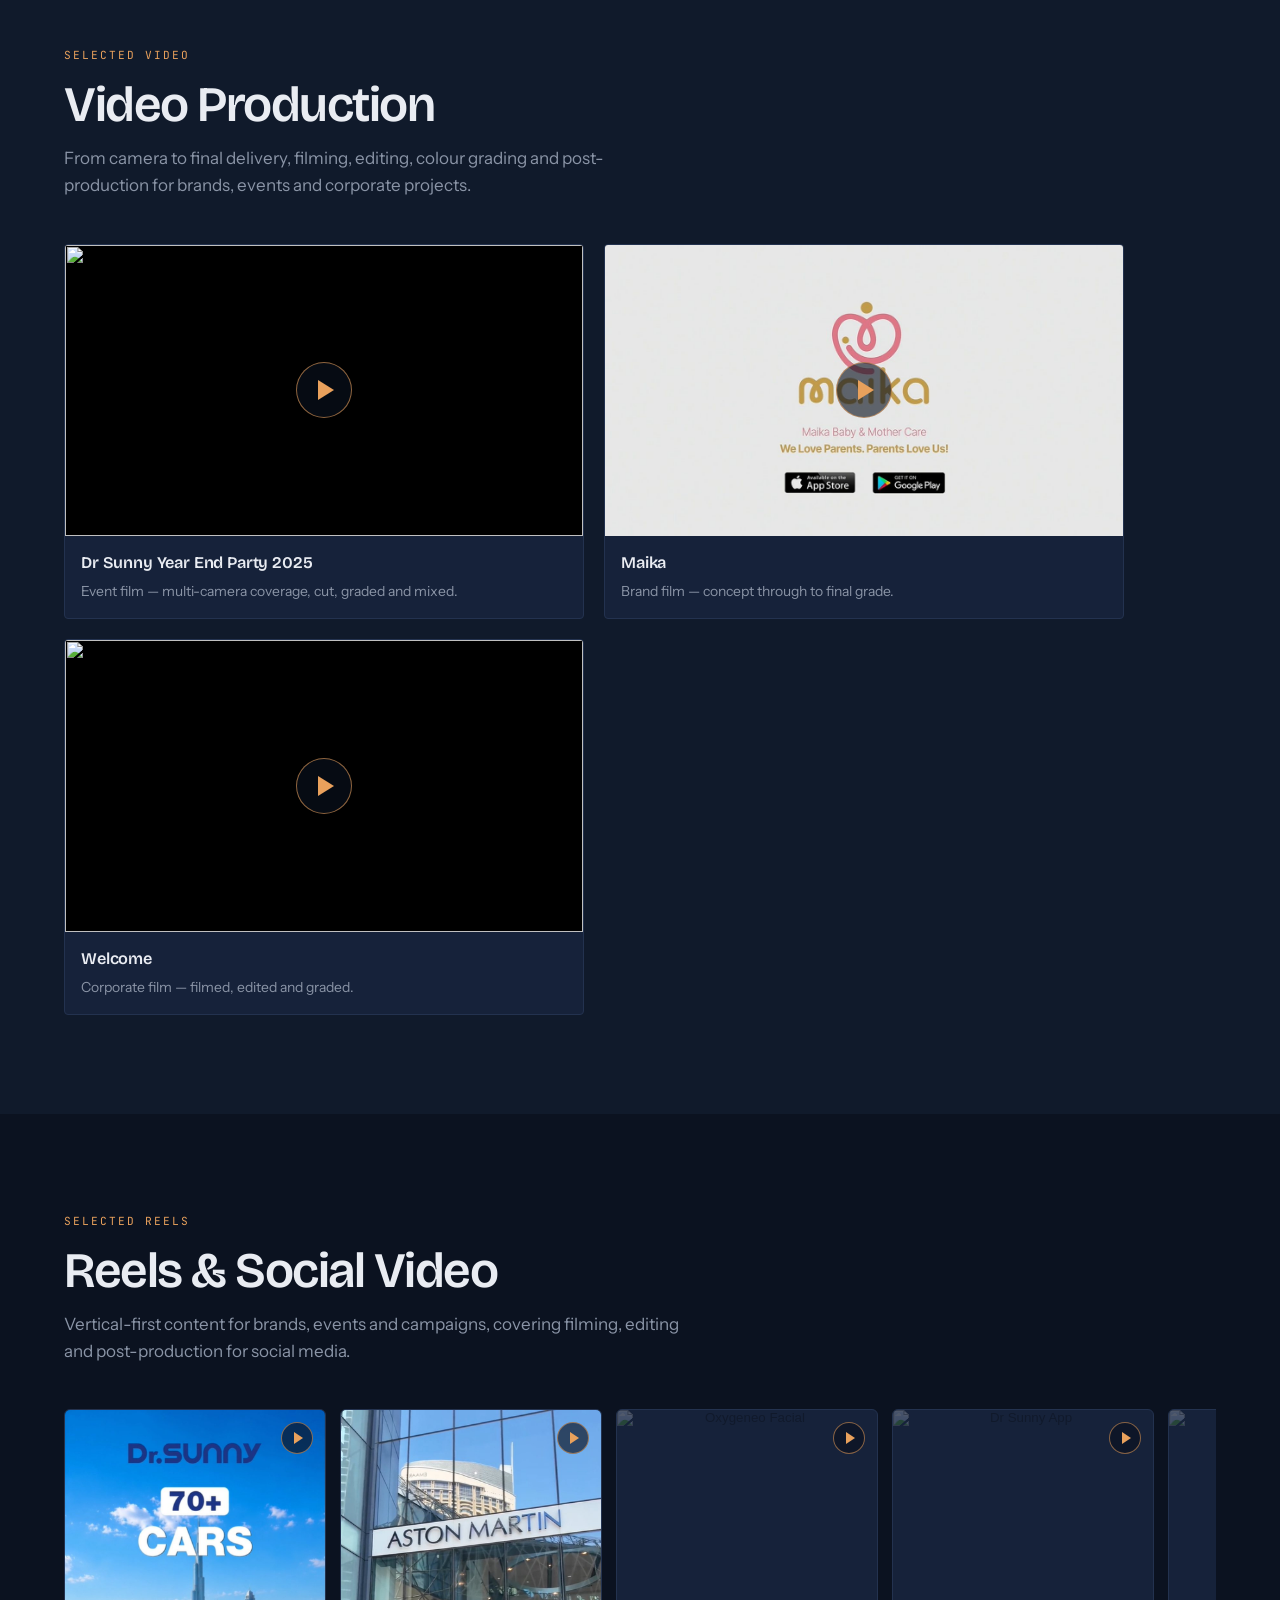
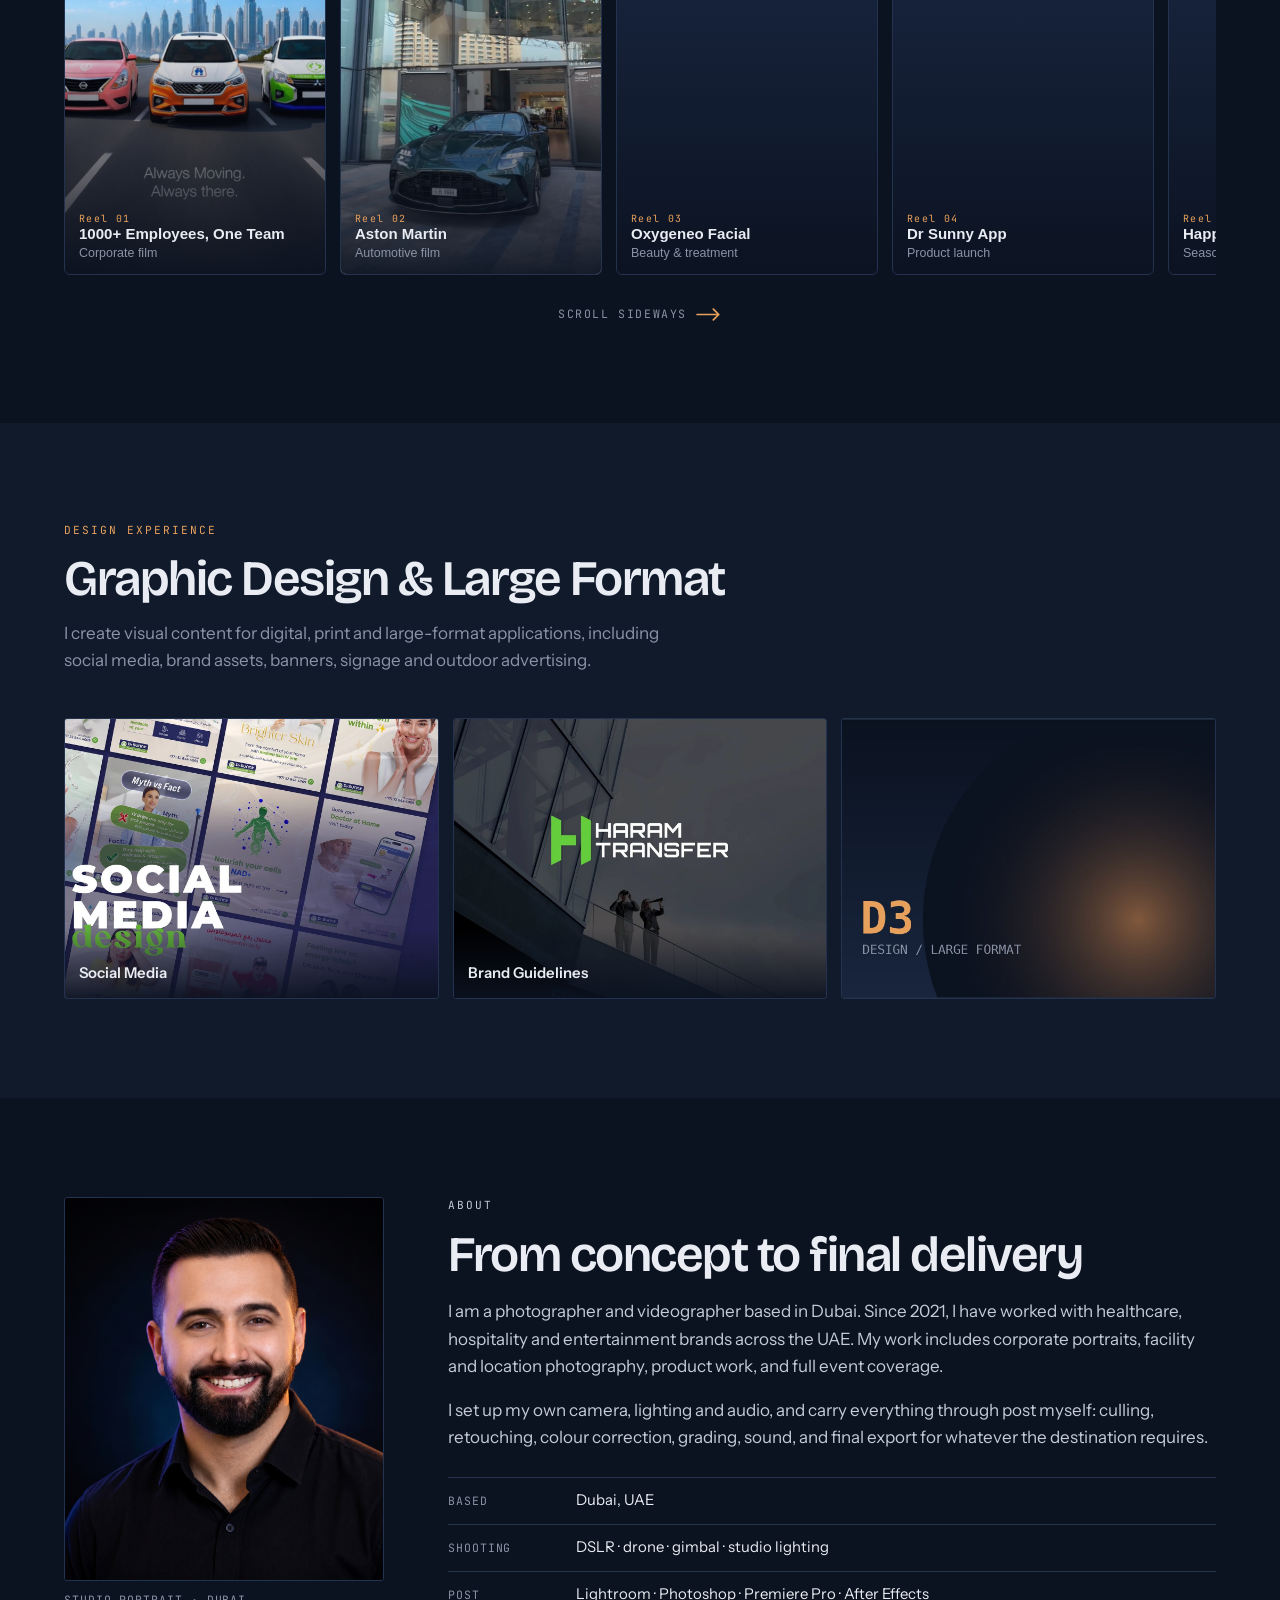
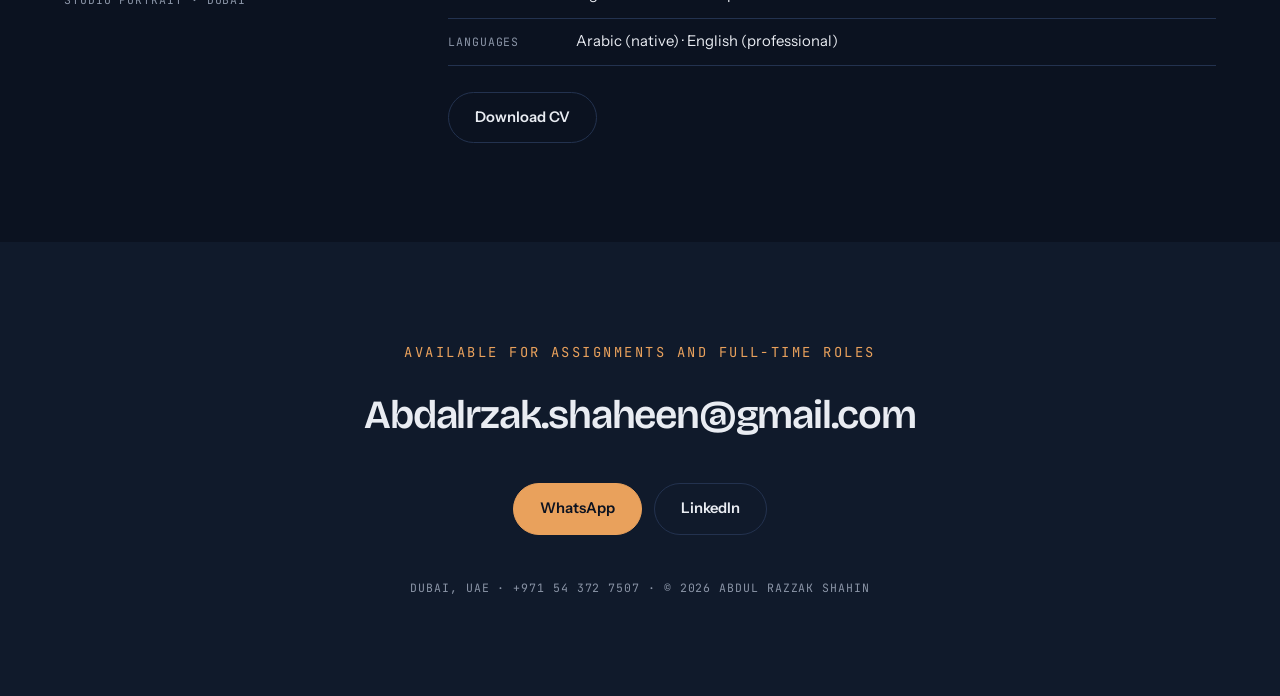
==== commit 2eabc698: "Add files via upload" ====
--- a/index.html
+++ b/index.html
@@ -108,8 +108,15 @@
     <p class="lede" data-i18n="reels.lede">Vertical-first content for brands, events and campaigns — from filming and editing to the final social-ready cut.</p>
   </div>
   <div class="rail" id="rail" tabindex="0" aria-label="Vertical reels, scroll horizontally"></div>
-  <p class="mono rail__hint" data-i18n="reels.hint">Drag or swipe &rarr;</p>
-</section>
+  <div class="rail__cue">
+    <p class="rail__hint" data-i18n="reels.hint">Scroll sideways</p>
+    <span class="rail__arrow" aria-hidden="true">
+      <svg viewBox="0 0 24 12" width="26" height="13">
+        <path d="M1 6h20M16 1l5 5-5 5" fill="none" stroke="currentColor"
+              stroke-width="1.6" stroke-linecap="round" stroke-linejoin="round"/>
+      </svg>
+    </span>
+  </div></section>
 
 <!-- ============ DESIGN ============ -->
 <section class="section section--tint" id="design">
--- a/styles.css
+++ b/styles.css
@@ -205,6 +205,7 @@
 
 /* ---------- filters ---------- */
 .filters{ display:flex; flex-wrap:wrap; gap:8px; margin-bottom:30px; }
+.filters[hidden]{ display:none; }
 .chip{
   font:inherit; font-size:.86rem; cursor:pointer;
   background:transparent; color:var(--muted);
@@ -235,6 +236,20 @@
 .cell__no{ font-family:var(--mono); font-size:.66rem; letter-spacing:.14em; color:var(--amber); display:block; }
 .cell__cap{ font-size:.9rem; font-weight:500; color:var(--mist); }
 .cell__exif{ font-family:var(--mono); font-size:.63rem; letter-spacing:.08em; color:var(--muted); display:block; margin-top:2px; }
+/* A linked project card: always shows its label, and reveals the
+   outbound cue on hover the same way the design tiles do. */
+.cell--link{ text-decoration:none; cursor:pointer; }
+.cell--link .cell__meta{ opacity:1; transform:none; }
+.cell--link:hover{ border-color:var(--amber); }
+.cell__go{
+  display:block; margin-top:4px;
+  font-family:var(--mono); font-size:.62rem; letter-spacing:.1em;
+  text-transform:uppercase; color:var(--amber);
+  opacity:0; transform:translateY(-3px);
+  transition:opacity .3s ease, transform .3s ease;
+}
+.cell--link:hover .cell__go, .cell--link:focus-visible .cell__go{ opacity:1; transform:none; }
+[lang="ar"] .cell__go{ font-family:"IBM Plex Sans Arabic", var(--body); letter-spacing:0; text-transform:none; }
 .empty{ color:var(--muted); font-family:var(--mono); font-size:.8rem; }
 
 /* ---------- motion ---------- */
@@ -273,8 +288,36 @@
 }
 .rail::-webkit-scrollbar{ height:6px; }
 .rail::-webkit-scrollbar-thumb{ background:var(--line); border-radius:99px; }
-.rail__hint{ margin:10px 0 0; }
-@media (min-width:900px){ .rail__hint{ display:none; } }
+/* Scroll cue — the rail scrolls horizontally, which is easy to miss
+   on desktop where there is no visible scrollbar until you hover.
+   Shown at every breakpoint, with a nudging arrow to draw the eye. */
+.rail__cue{
+  display:flex; align-items:center; justify-content:center; gap:9px;
+  margin-top:16px; color:var(--muted);
+}
+.rail__hint{
+  margin:0; font-family:var(--mono); font-size:.72rem;
+  letter-spacing:.14em; text-transform:uppercase;
+}
+[lang="ar"] .rail__hint{
+  font-family:"IBM Plex Sans Arabic", var(--body);
+  letter-spacing:0; text-transform:none; font-size:.86rem;
+}
+.rail__arrow{ display:flex; color:var(--amber); animation:nudge 1.9s ease-in-out infinite; }
+[dir="rtl"] .rail__arrow{ transform:scaleX(-1); }
+
+@keyframes nudge{
+  0%,100%{ transform:translateX(0); }
+  50%    { transform:translateX(6px); }
+}
+[dir="rtl"] .rail__arrow{ animation-name:nudge-rtl; }
+@keyframes nudge-rtl{
+  0%,100%{ transform:scaleX(-1) translateX(0); }
+  50%    { transform:scaleX(-1) translateX(6px); }
+}
+@media (prefers-reduced-motion:reduce){
+  .rail__arrow{ animation:none; }
+}
 
 .vreel{
   position:relative; flex:0 0 auto; width:clamp(190px,23vw,262px); aspect-ratio:9/16;
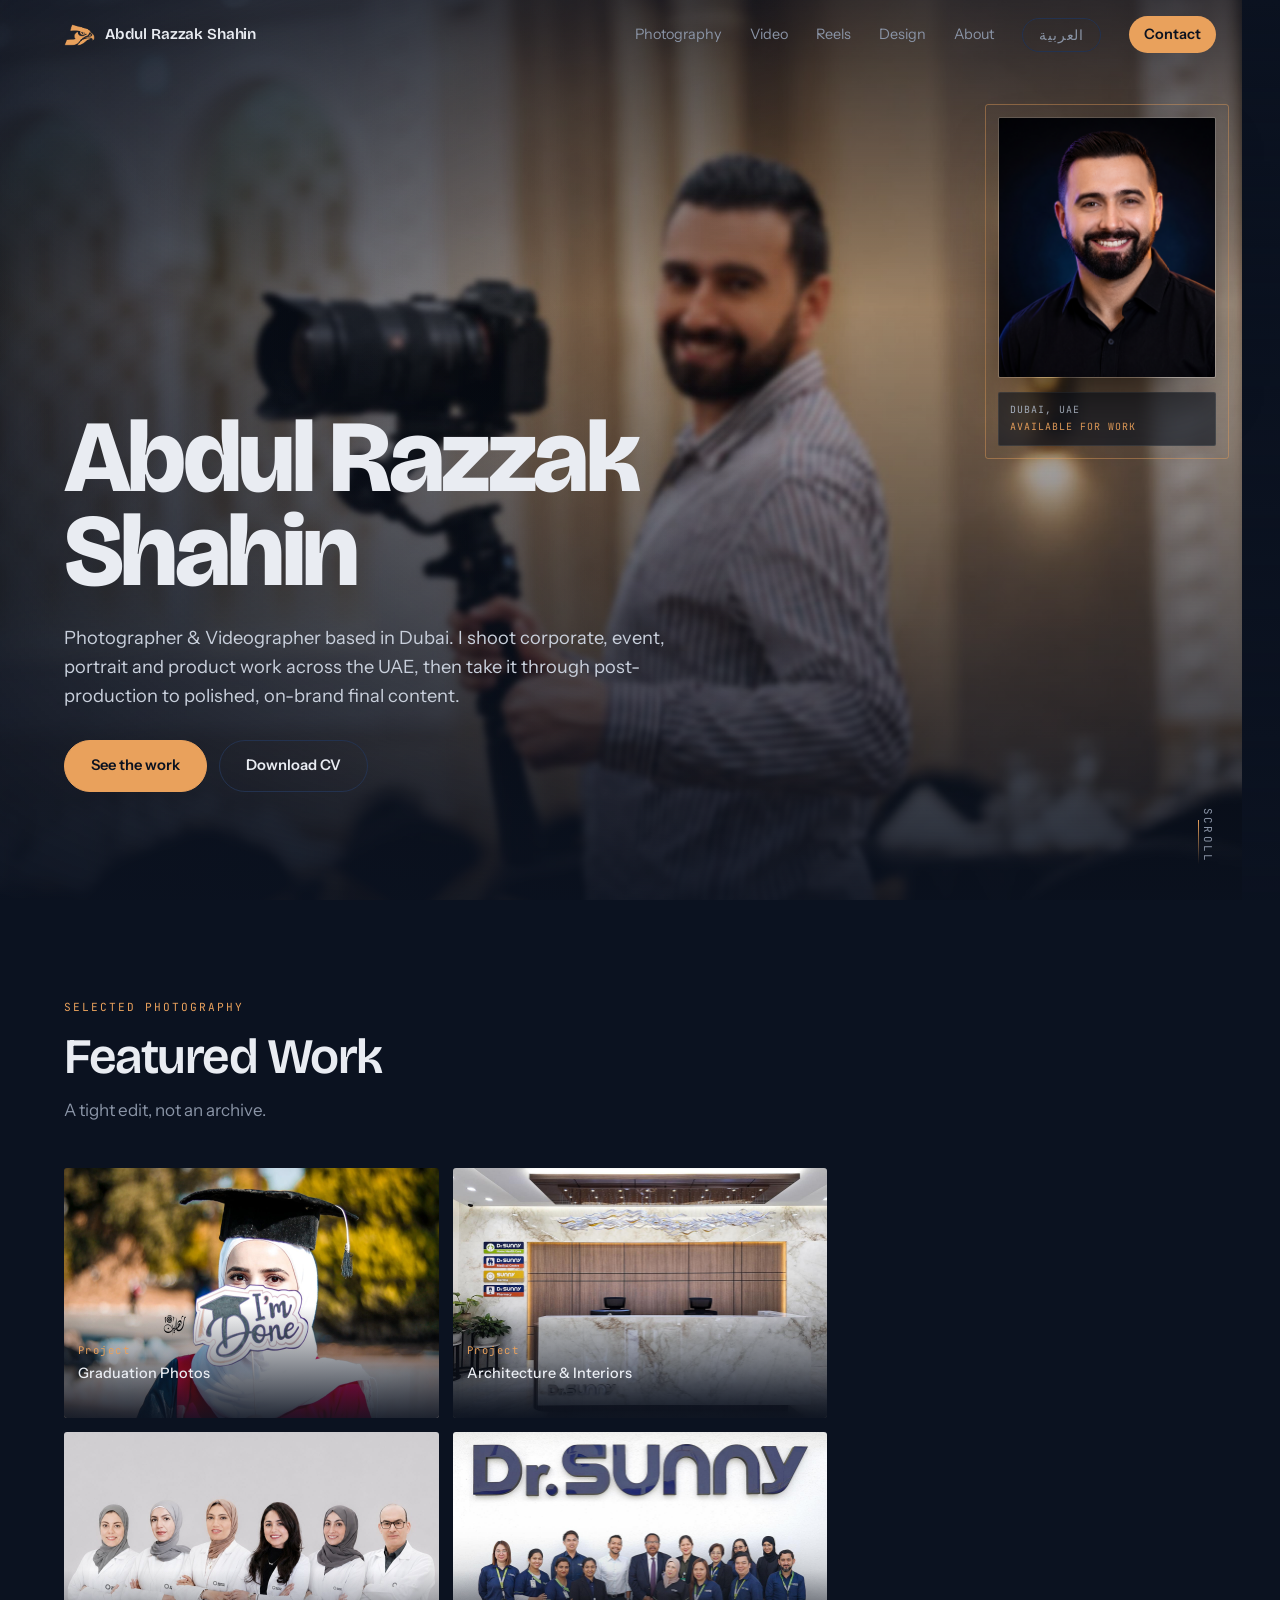
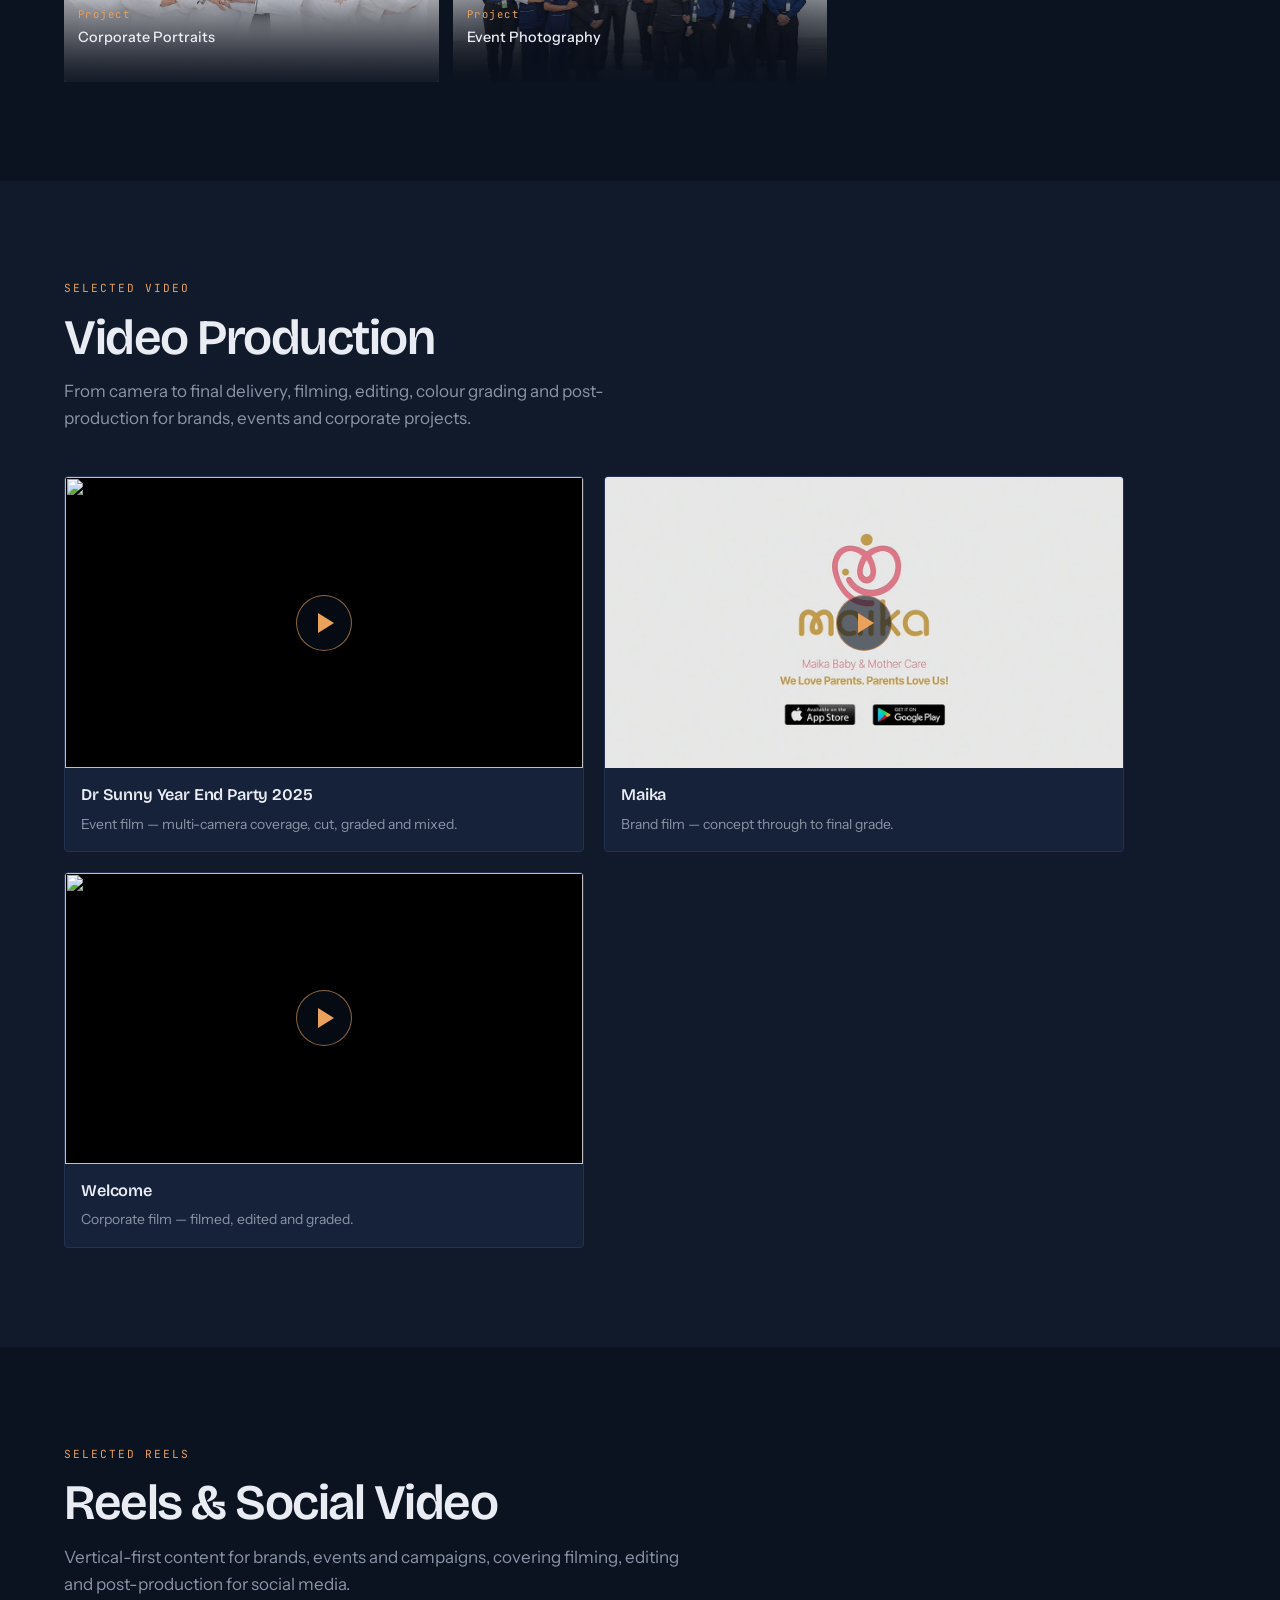
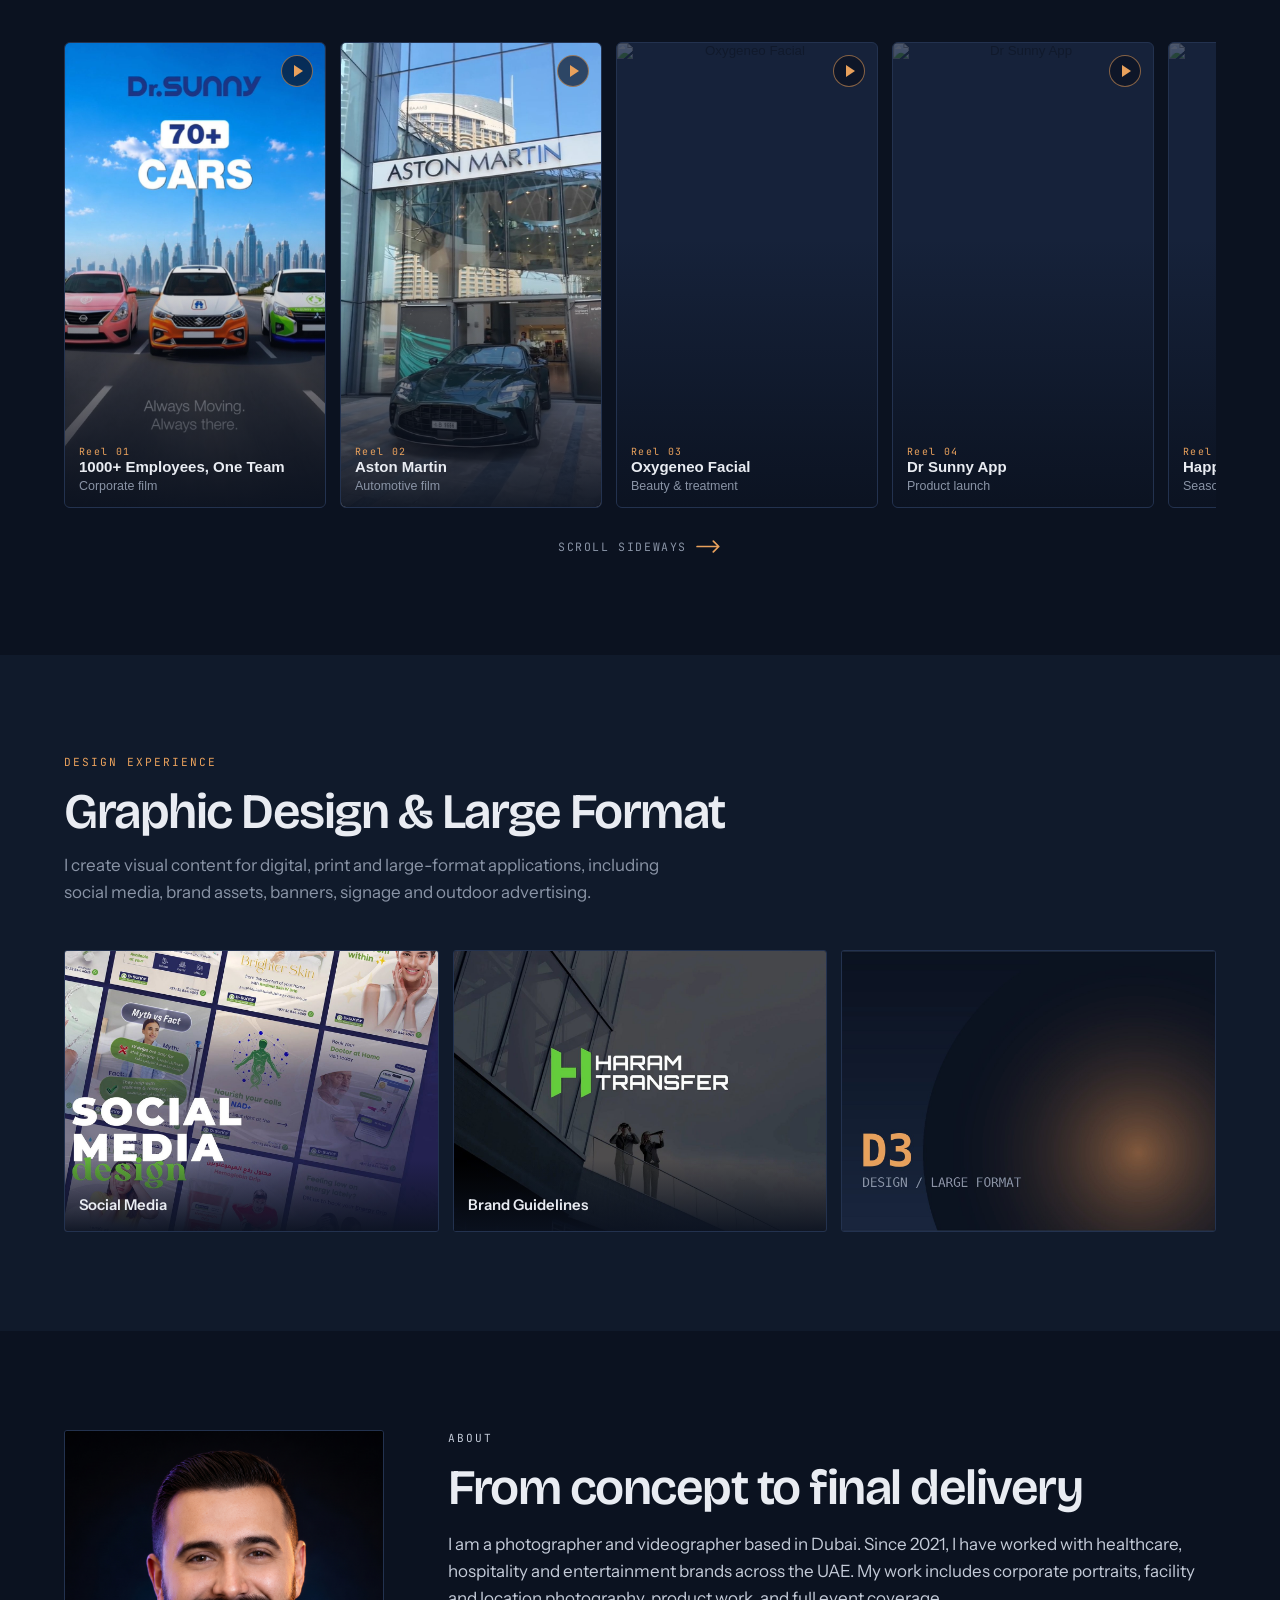
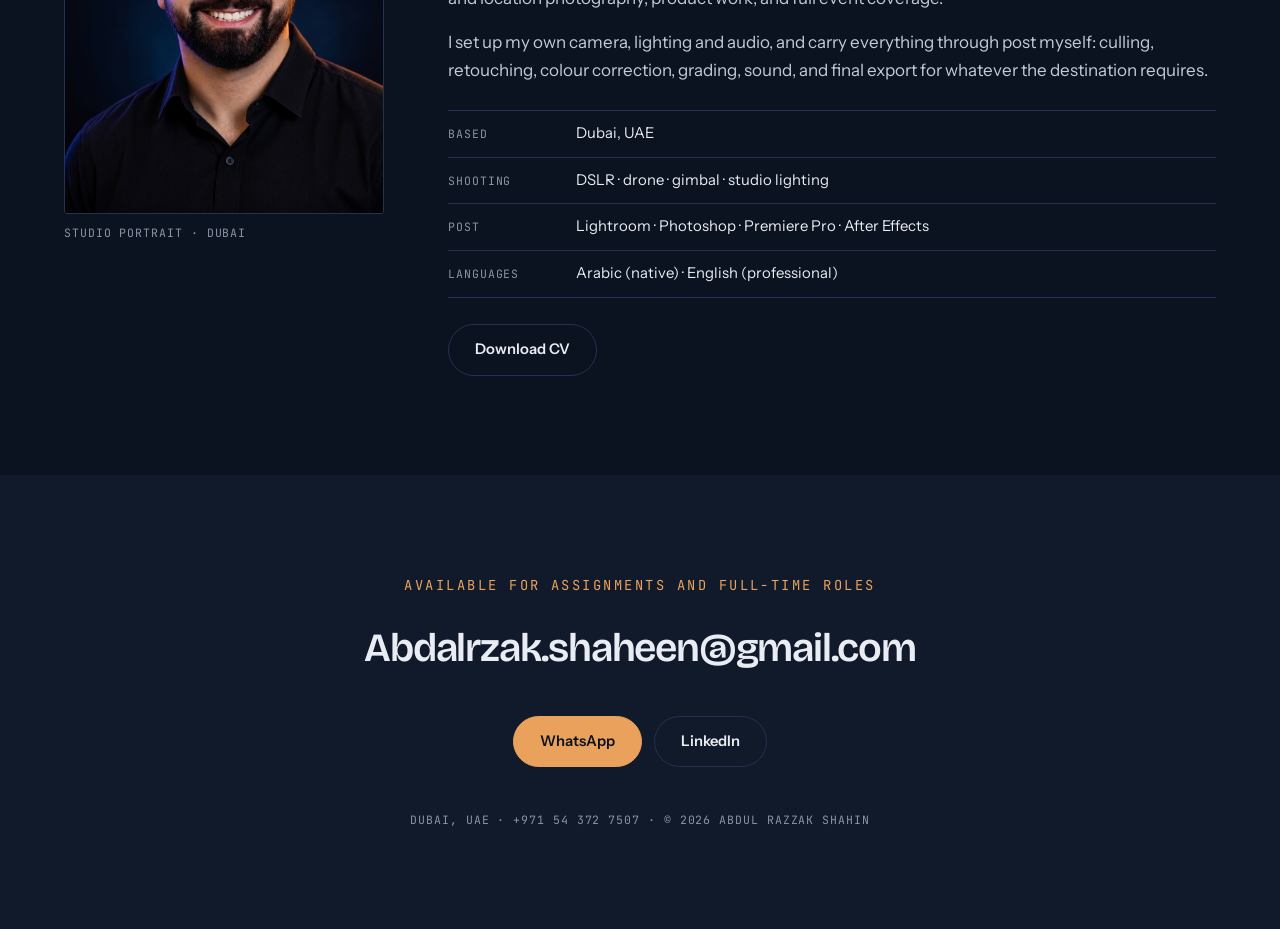
==== commit cac25181: "Add files via upload" ====
--- a/index.html
+++ b/index.html
@@ -74,17 +74,9 @@
   <div class="head">
     <p class="eyebrow" data-i18n="work.eyebrow">Selected photography</p>
     <h2 class="h2" data-i18n="work.title">Featured Work</h2>
-    <p class="lede" data-i18n="work.lede">A tight edit, not an archive. Filter by what you need to see.</p>
+    <p class="lede" data-i18n="work.lede">A tight edit, not an archive.</p>
   </div>
 
-  <div class="filters" role="tablist" aria-label="Filter photography">
-    <button class="chip is-on" role="tab" aria-selected="true"  data-filter="all"        data-i18n="filter.all">All</button>
-    <button class="chip"       role="tab" aria-selected="false" data-filter="corporate"  data-i18n="filter.corporate">Corporate</button>
-    <button class="chip"       role="tab" aria-selected="false" data-filter="events"     data-i18n="filter.events">Events</button>
-    <button class="chip"       role="tab" aria-selected="false" data-filter="portraits"  data-i18n="filter.portraits">Portraits</button>
-    <button class="chip"       role="tab" aria-selected="false" data-filter="product"    data-i18n="filter.product">Product</button>
-    <button class="chip"       role="tab" aria-selected="false" data-filter="location"   data-i18n="filter.location">Location</button>
-  </div>
 
   <div class="grid" id="grid"></div>
   <p class="empty" id="empty" hidden data-i18n="work.empty">No frames in this set yet.</p>
--- a/styles.css
+++ b/styles.css
@@ -202,18 +202,6 @@
   font-size:clamp(1.9rem,4.4vw,3.1rem); line-height:1.05; margin:0 0 14px;
 }
 .lede{ color:var(--muted); margin:0; max-width:56ch; }
-
-/* ---------- filters ---------- */
-.filters{ display:flex; flex-wrap:wrap; gap:8px; margin-bottom:30px; }
-.filters[hidden]{ display:none; }
-.chip{
-  font:inherit; font-size:.86rem; cursor:pointer;
-  background:transparent; color:var(--muted);
-  border:1px solid var(--line); border-radius:100px; padding:8px 17px;
-  transition:color .2s, border-color .2s, background .2s;
-}
-.chip:hover{ color:var(--mist); border-color:var(--cool); }
-.chip.is-on{ background:var(--mist); border-color:var(--mist); color:var(--ink); font-weight:600; }
 
 /* ---------- contact sheet grid ---------- */
 .grid{ columns:3; column-gap:14px; }
@@ -459,7 +447,6 @@
 [lang="ar"] .h2,
 [lang="ar"] .hero__title,
 [lang="ar"] .btn,
-[lang="ar"] .chip,
 [lang="ar"] .nav__links a,
 [lang="ar"] .eyebrow,
 [lang="ar"] .lede,
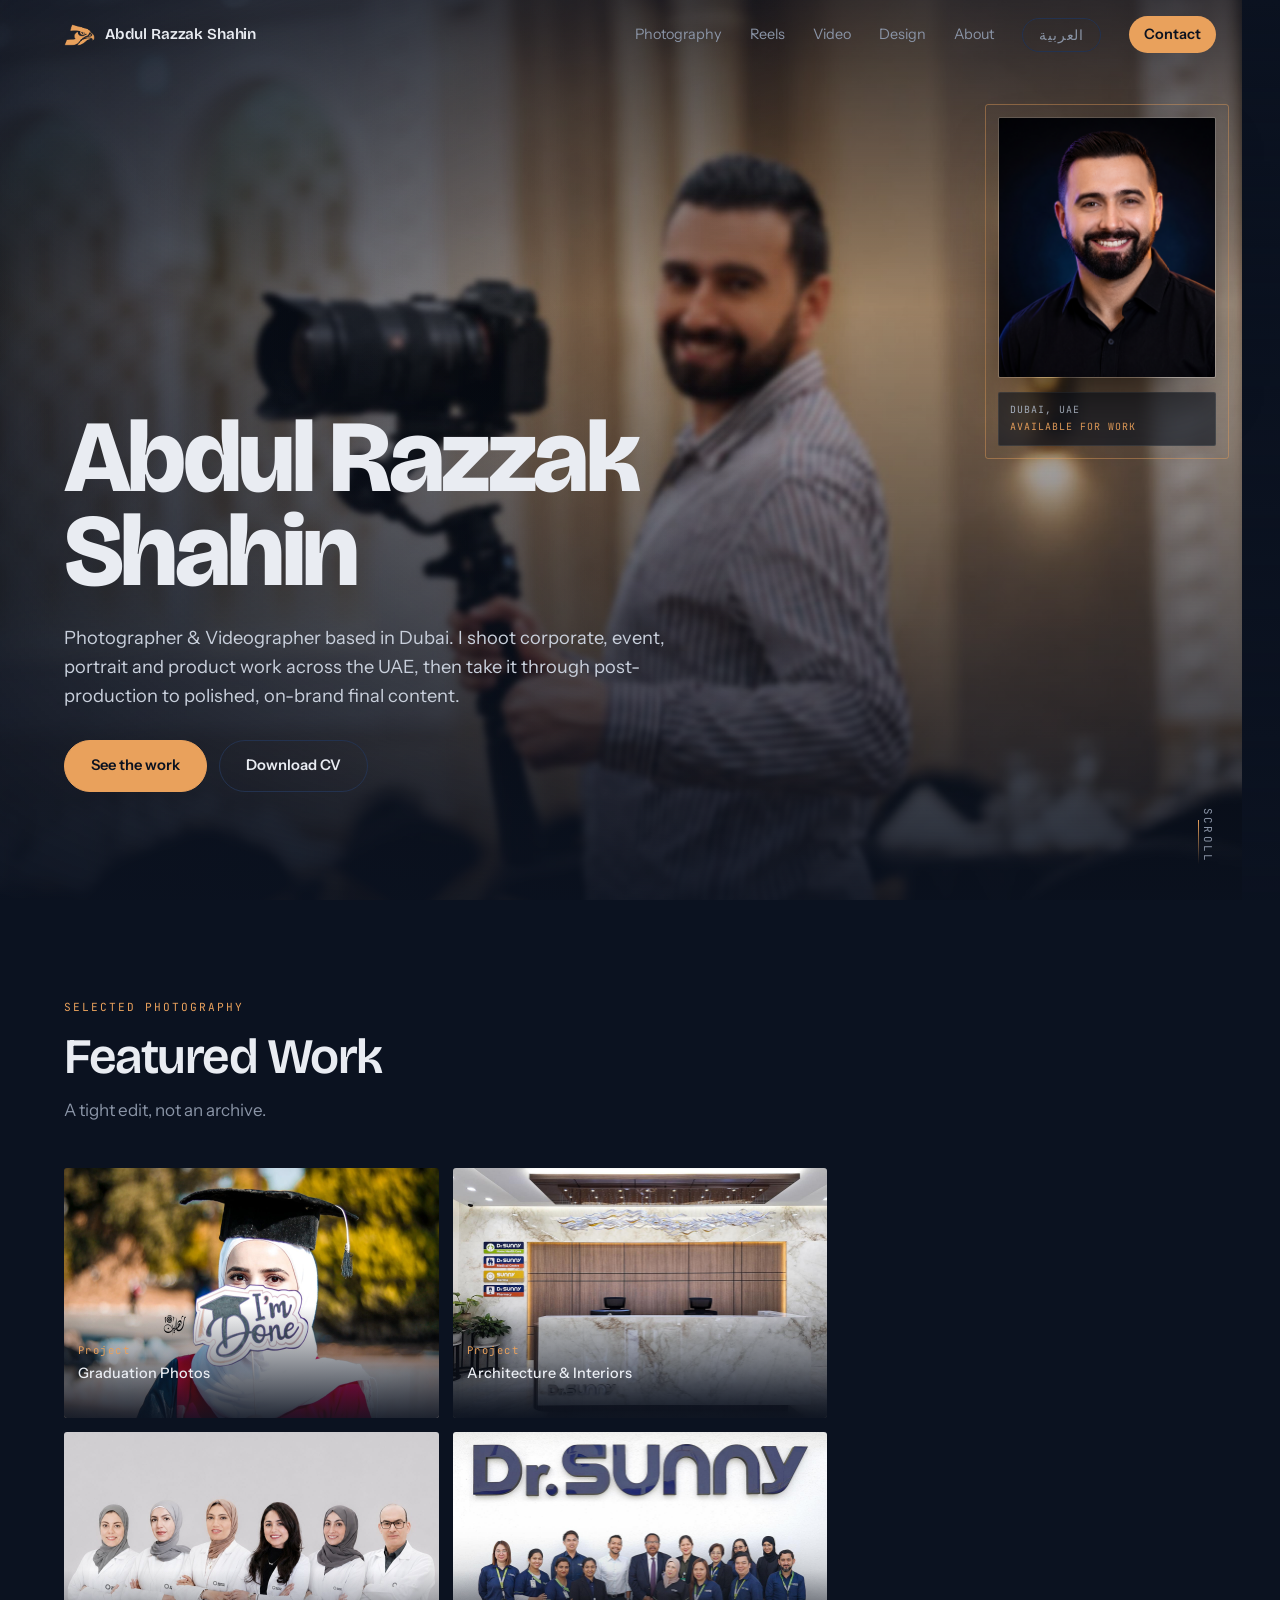
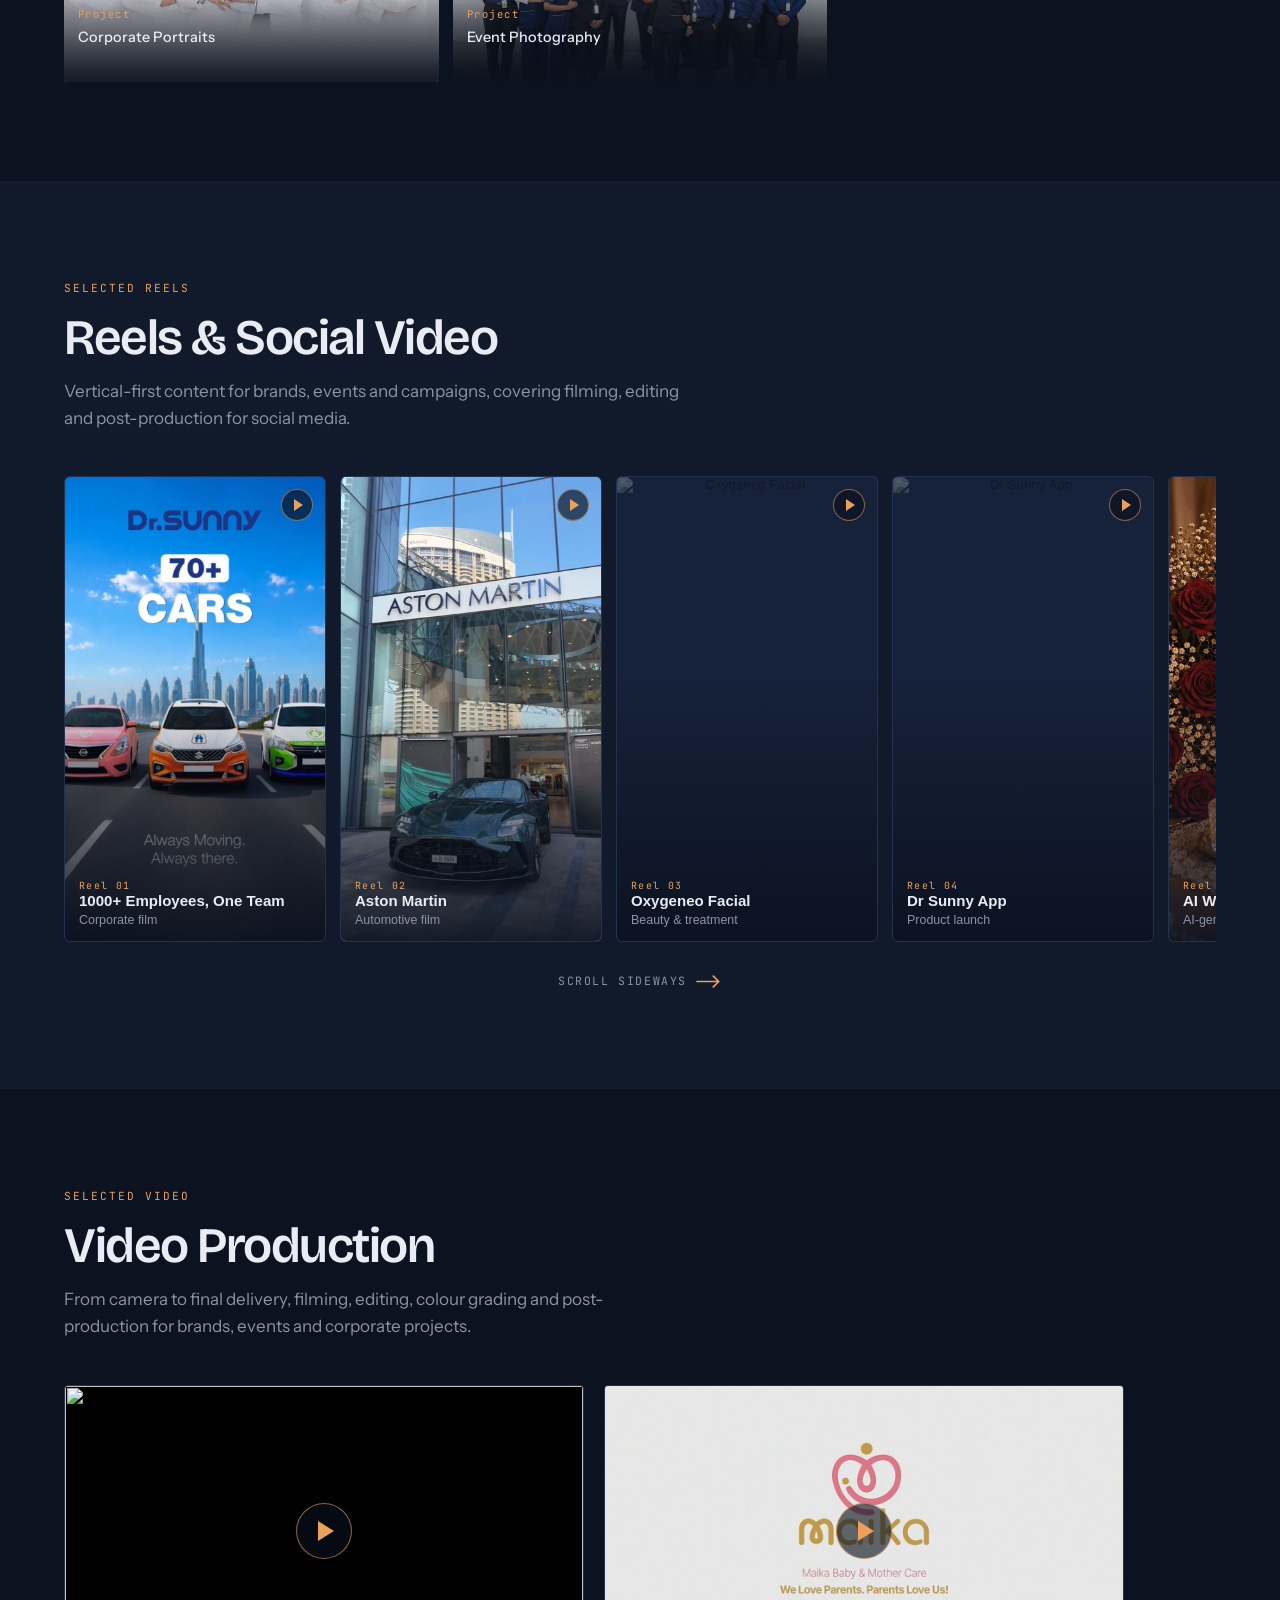
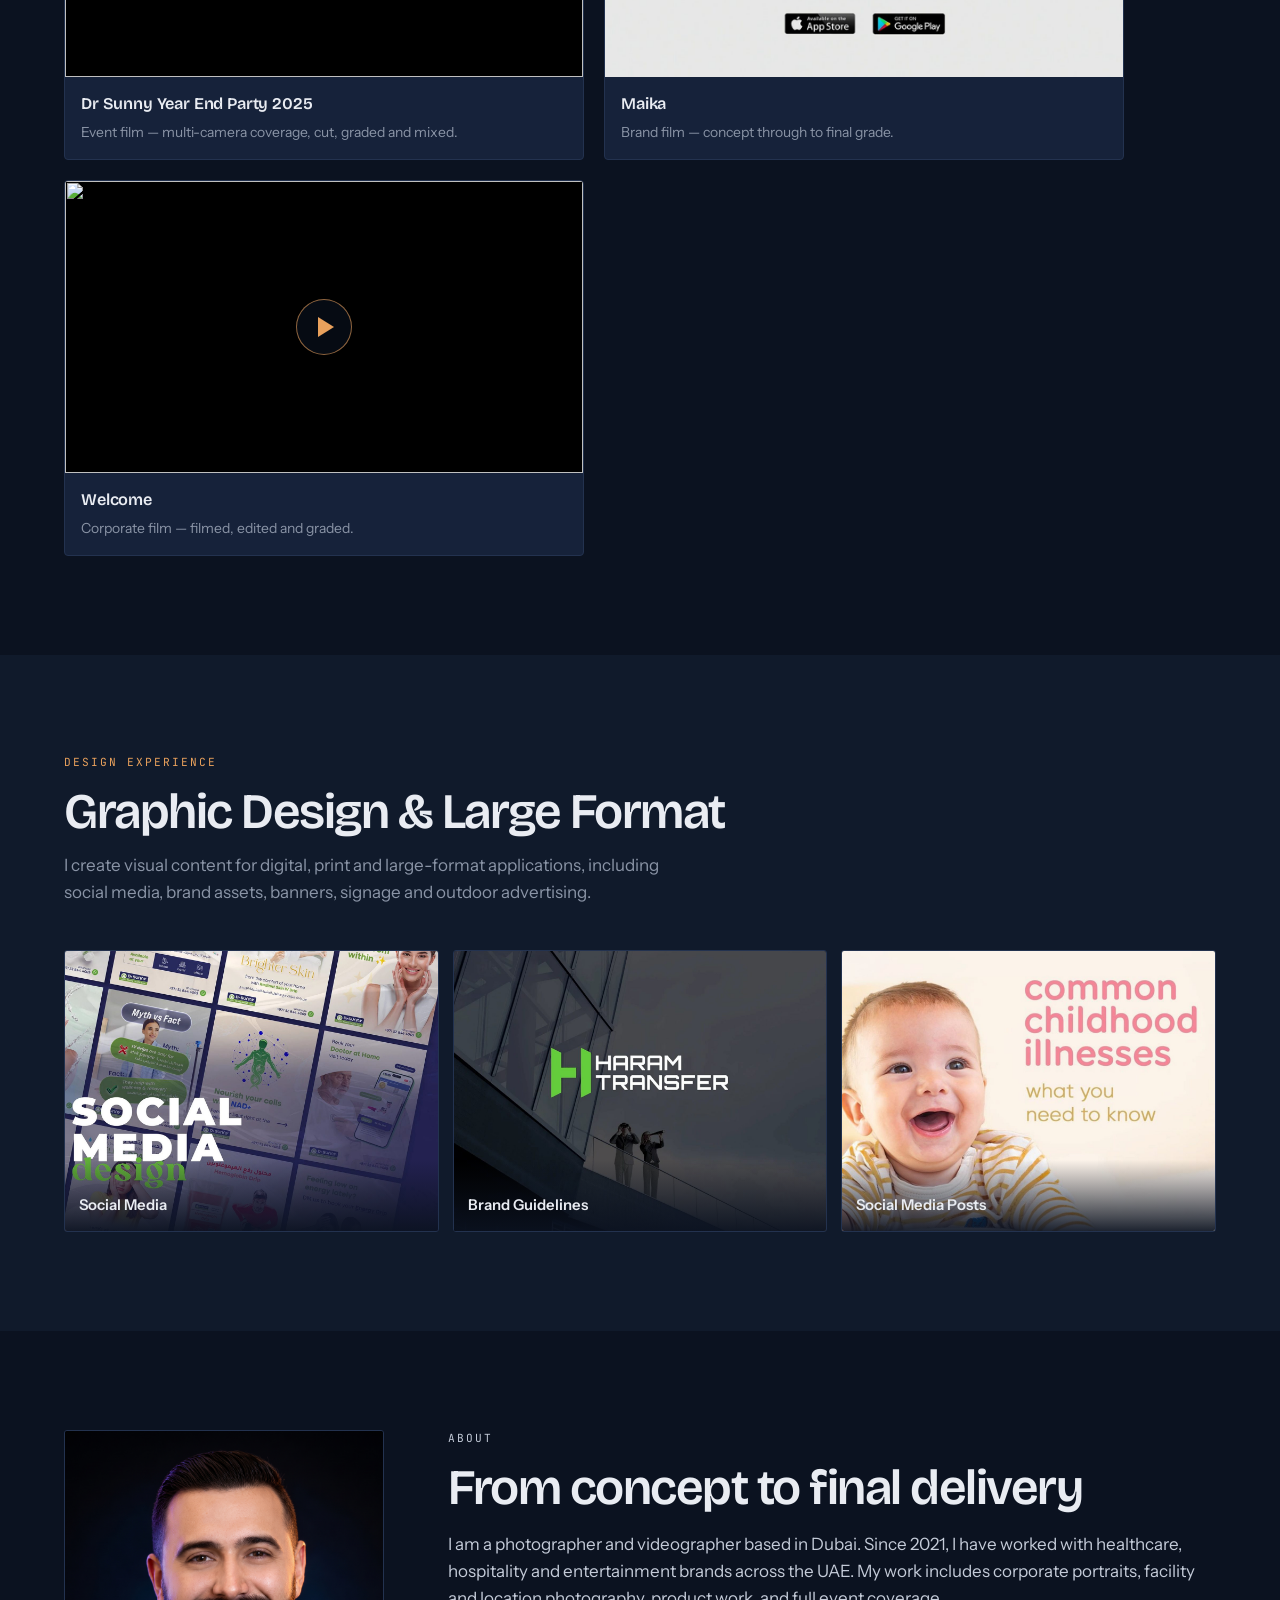
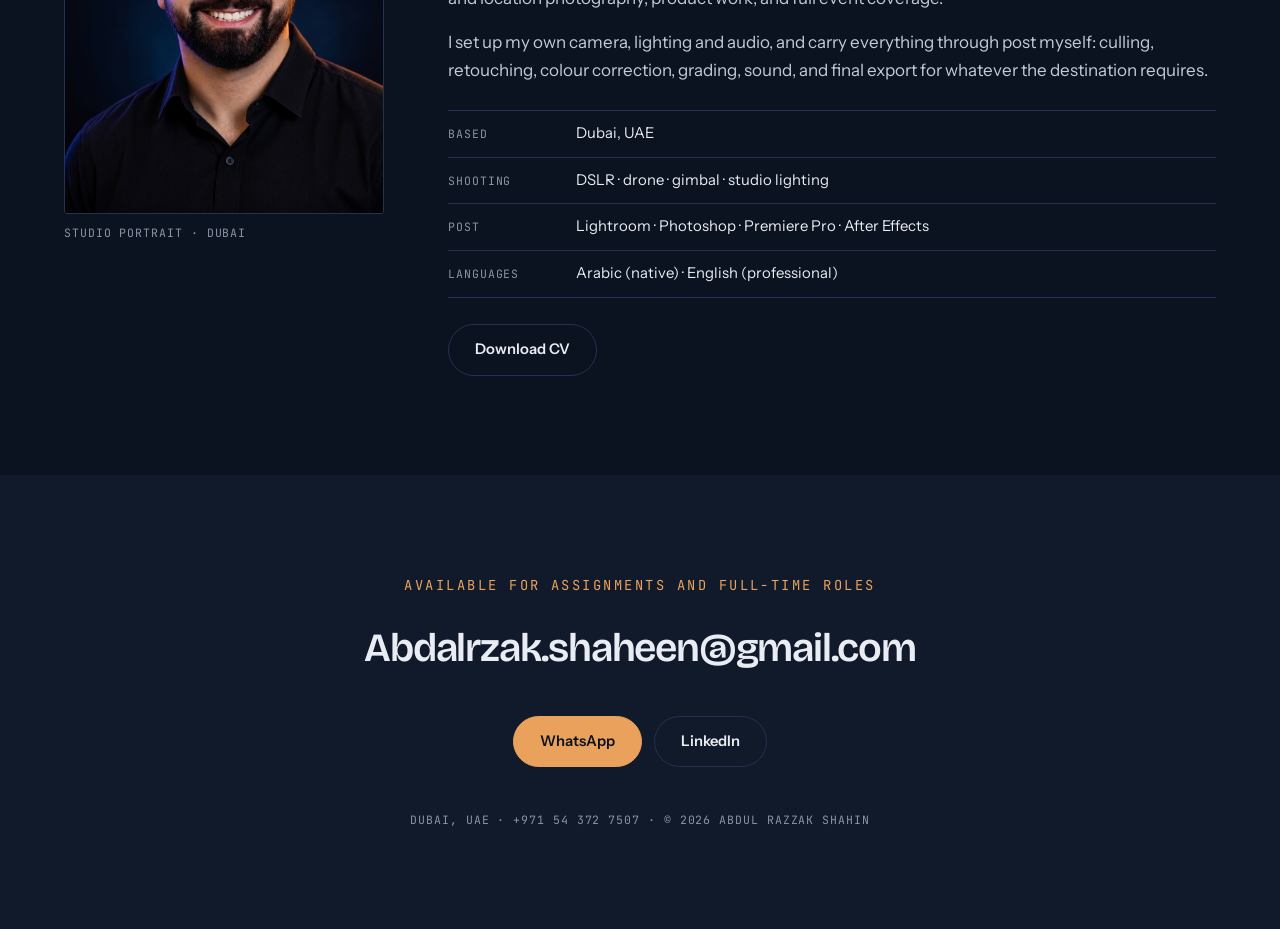
==== commit 71f864c2: "Add files via upload" ====
--- a/index.html
+++ b/index.html
@@ -32,8 +32,8 @@
   </a>
   <nav class="nav__links" aria-label="Sections">
     <a href="#work"    data-i18n="nav.work">Photography</a>
+    <a href="#reels-v" data-i18n="nav.reels">Reels</a>
     <a href="#motion"  data-i18n="nav.motion">Video</a>
-    <a href="#reels-v" data-i18n="nav.reels">Reels</a>
     <a href="#design"  data-i18n="nav.design">Design</a>
     <a href="#about"   data-i18n="nav.about">About</a>
     <button class="lang" id="lang" type="button" aria-label="Switch language">العربية</button>
@@ -82,18 +82,8 @@
   <p class="empty" id="empty" hidden data-i18n="work.empty">No frames in this set yet.</p>
 </section>
 
-<!-- ============ MOTION ============ -->
-<section class="section section--tint" id="motion">
-  <div class="head">
-    <p class="eyebrow" data-i18n="motion.eyebrow">Moving image</p>
-    <h2 class="h2" data-i18n="motion.title">Video Production</h2>
-    <p class="lede" data-i18n="motion.lede">From camera to final delivery — filming, editing, colour grading and post-production for brands, events and corporate projects.</p>
-  </div>
-  <div class="reels" id="reels"></div>
-</section>
-
 <!-- ============ REELS ============ -->
-<section class="section" id="reels-v">
+<section class="section section--tint" id="reels-v">
   <div class="head">
     <p class="eyebrow" data-i18n="reels.eyebrow">Vertical &amp; social</p>
     <h2 class="h2" data-i18n="reels.title">Reels &amp; Social Video</h2>
@@ -109,6 +99,16 @@
       </svg>
     </span>
   </div></section>
+
+<!-- ============ MOTION ============ -->
+<section class="section" id="motion">
+  <div class="head">
+    <p class="eyebrow" data-i18n="motion.eyebrow">Moving image</p>
+    <h2 class="h2" data-i18n="motion.title">Video Production</h2>
+    <p class="lede" data-i18n="motion.lede">From camera to final delivery — filming, editing, colour grading and post-production for brands, events and corporate projects.</p>
+  </div>
+  <div class="reels" id="reels"></div>
+</section>
 
 <!-- ============ DESIGN ============ -->
 <section class="section section--tint" id="design">
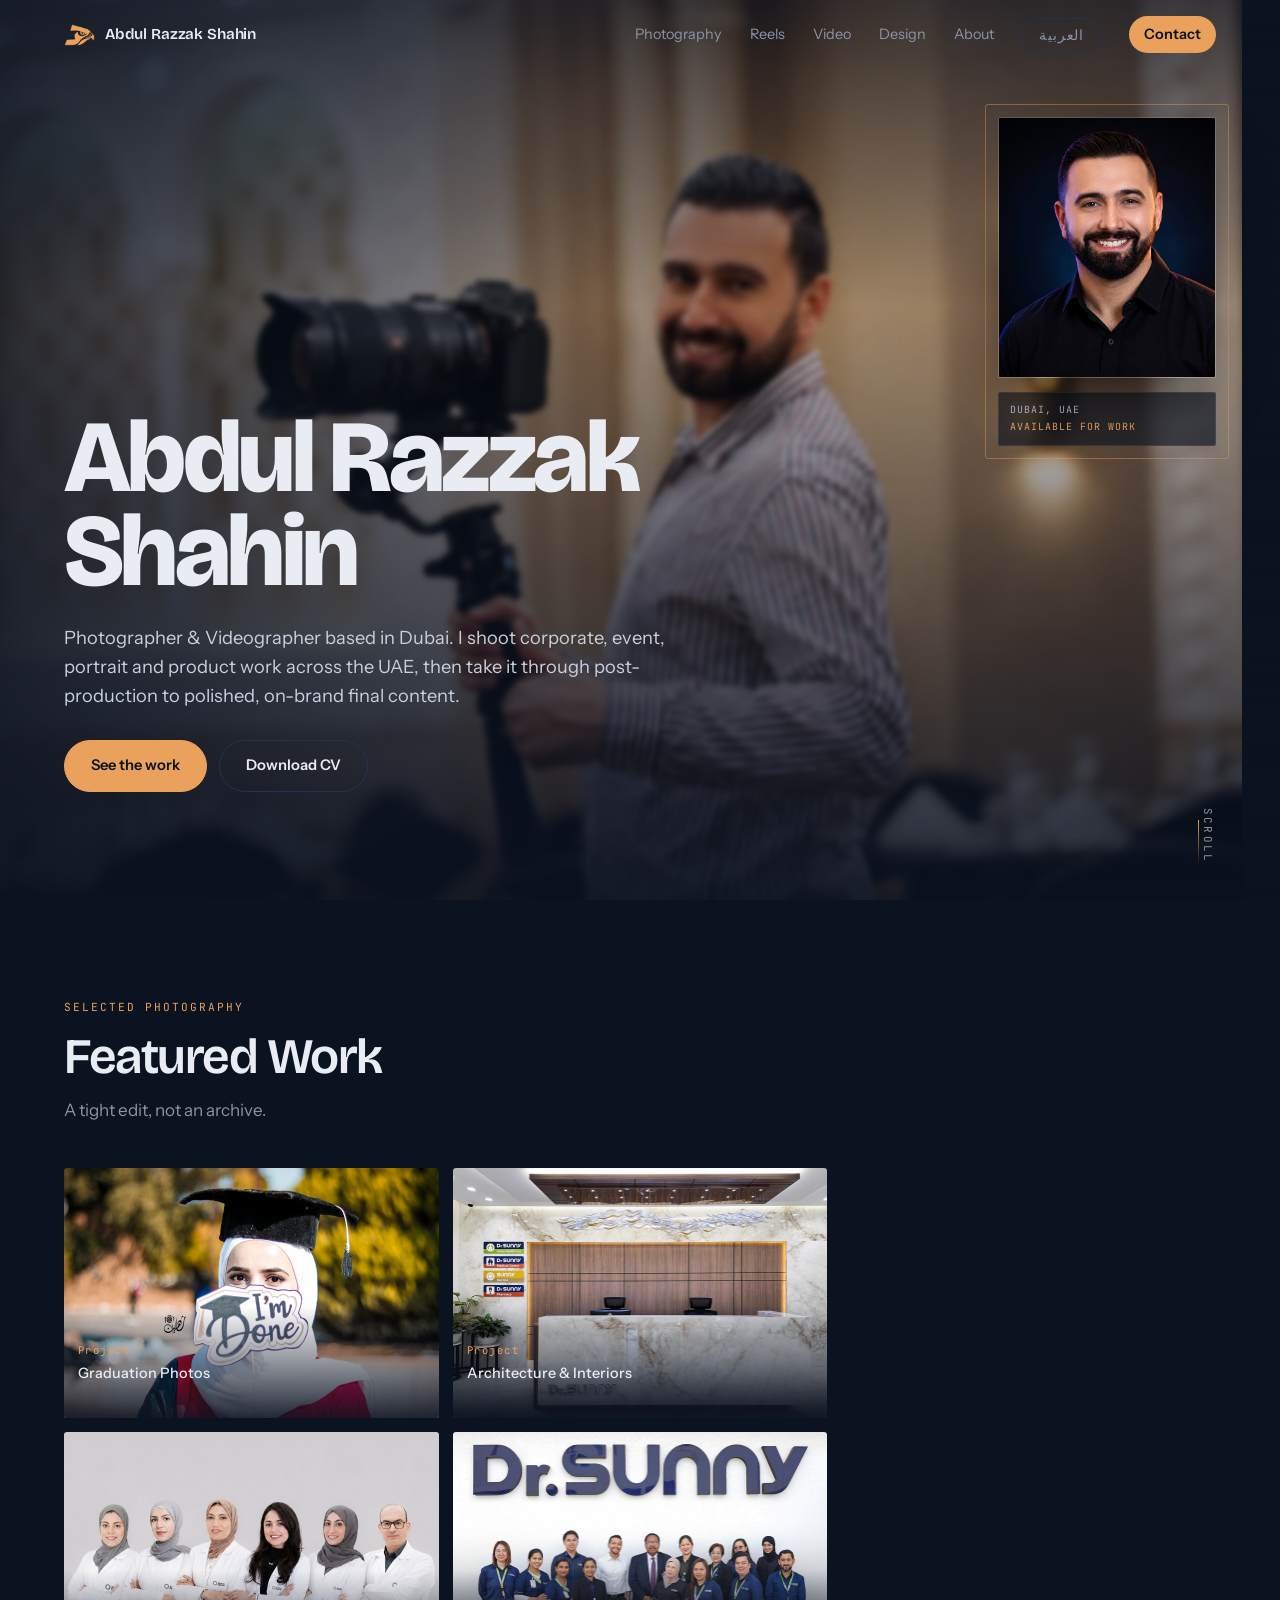
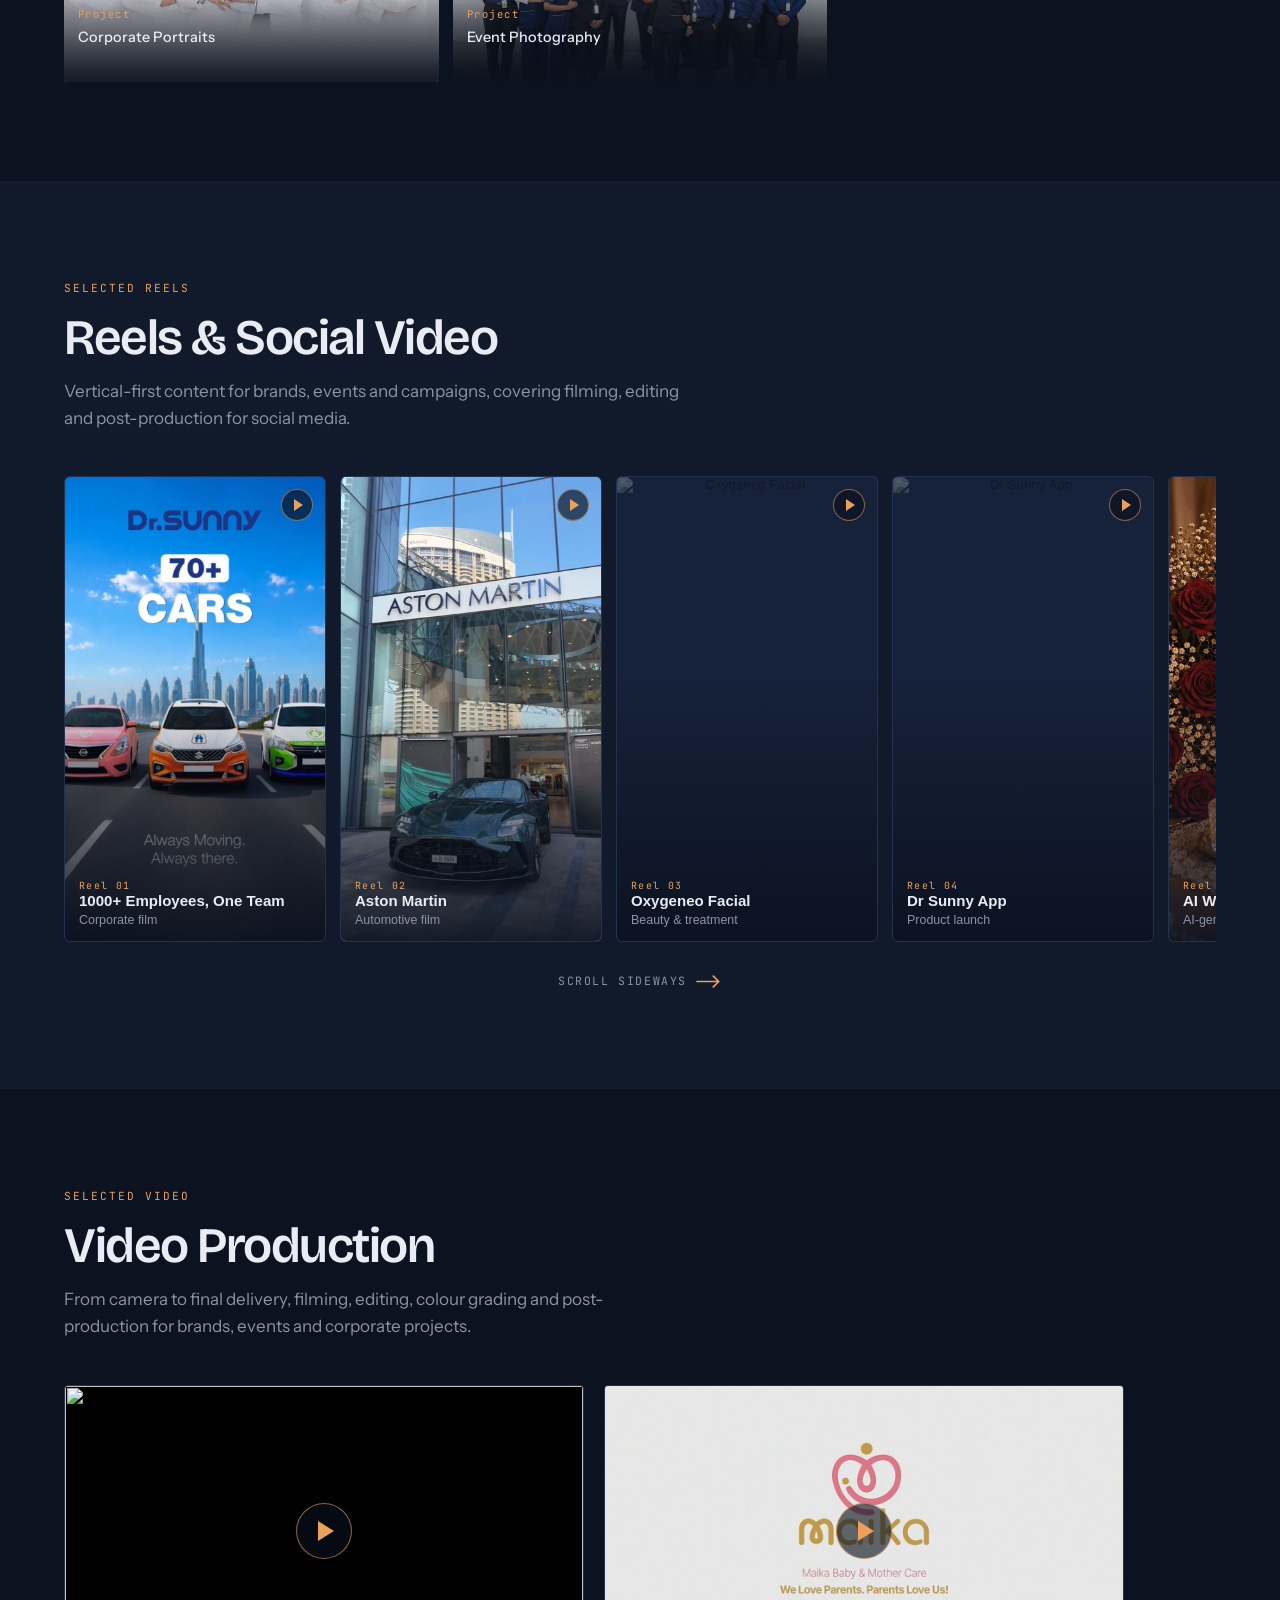
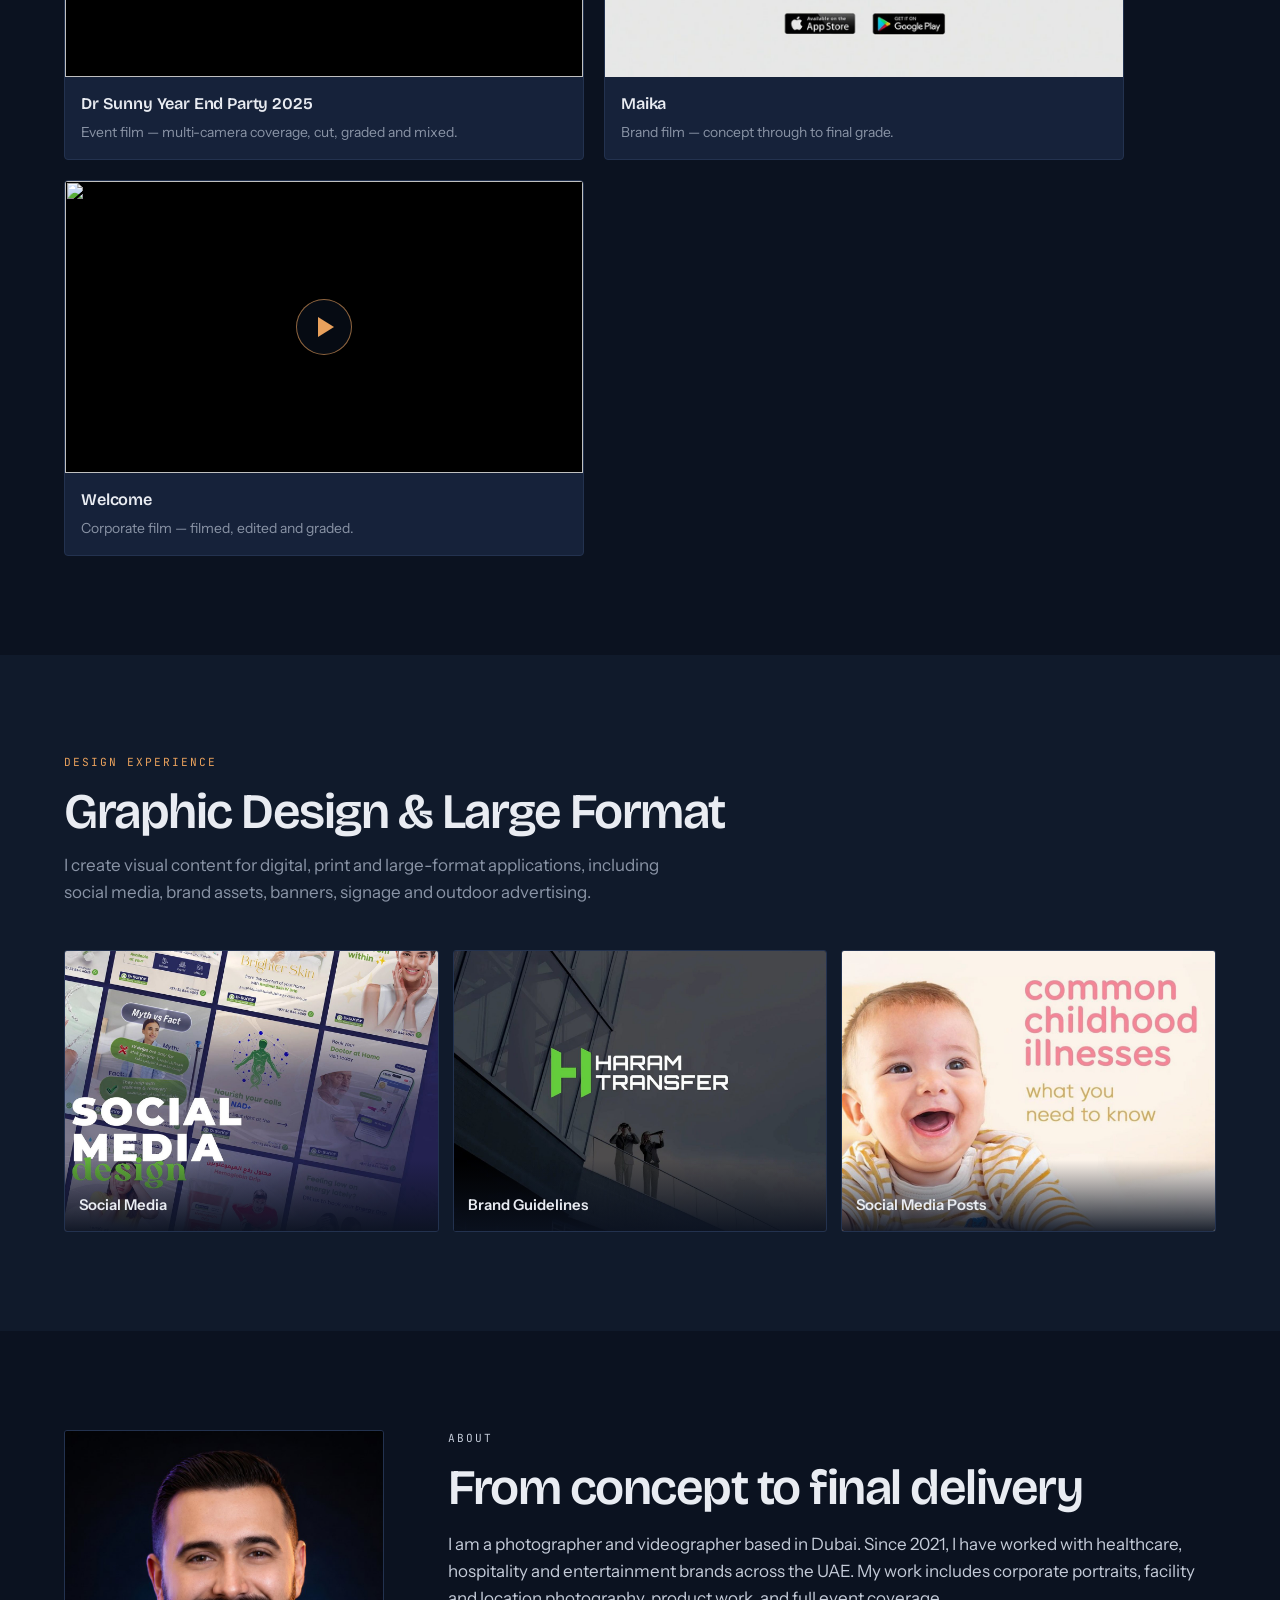
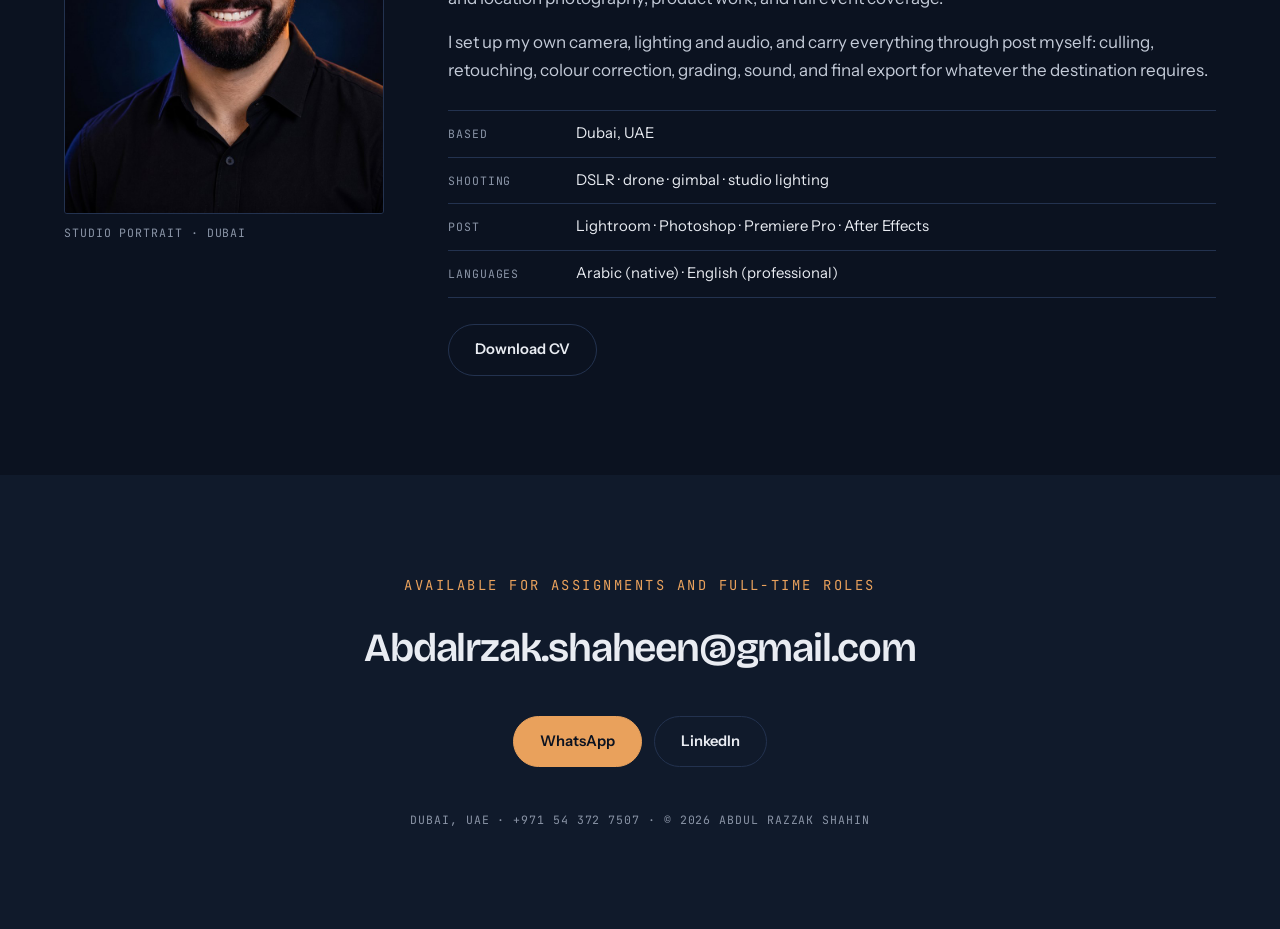
==== commit 373415d2: "Add files via upload" ====
--- a/index.html
+++ b/index.html
@@ -20,6 +20,39 @@
 <link rel="preconnect" href="https://fonts.gstatic.com" crossorigin>
 <link href="https://fonts.googleapis.com/css2?family=Bricolage+Grotesque:opsz,wght@12..96,400;12..96,600;12..96,800&family=Instrument+Sans:wght@400;500;600&family=JetBrains+Mono:wght@400;500&family=IBM+Plex+Sans+Arabic:wght@400;500;600;700&display=swap" rel="stylesheet">
 <link rel="stylesheet" href="styles.css">
+
+<script type="application/ld+json">
+{
+  "@context": "https://schema.org",
+  "@type": "ProfessionalService",
+  "name": "Abdul Razzak Shahin — Photography & Video",
+  "url": "https://abdulrazzak.me/",
+  "image": "https://abdulrazzak.me/images/hero.jpg",
+  "description": "Photographer and videographer based in Dubai. Corporate, event, portrait and product work across the UAE, shot and finished end to end.",
+  "areaServed": { "@type": "Country", "name": "United Arab Emirates" },
+  "address": { "@type": "PostalAddress", "addressLocality": "Dubai", "addressCountry": "AE" },
+  "telephone": "+971543727507",
+  "email": "Abdalrzak.shaheen@gmail.com",
+  "knowsLanguage": ["ar", "en"],
+  "founder": {
+    "@type": "Person",
+    "name": "Abdul Razzak Shahin",
+    "jobTitle": "Photographer & Videographer",
+    "image": "https://abdulrazzak.me/images/portrait.jpg",
+    "email": "Abdalrzak.shaheen@gmail.com",
+    "telephone": "+971543727507",
+    "address": { "@type": "PostalAddress", "addressLocality": "Dubai", "addressCountry": "AE" },
+    "sameAs": [
+      "https://www.linkedin.com/in/Abdalrzak-shaheen",
+      "https://www.behance.net/abdalrzshaheen"
+    ],
+    "knowsAbout": [
+      "Photography", "Videography", "Video Editing", "Colour Grading",
+      "Motion Graphics", "Graphic Design", "AI Image and Video Generation"
+    ]
+  }
+}
+</script>
 </head>
 <body>
 
@@ -49,7 +82,7 @@
 
   <figure class="portrait">
     <span class="portrait__frame" aria-hidden="true"></span>
-    <img src="images/portrait.png" alt="Portrait of Abdul Razzak Shahin" width="900" height="1080">
+    <img src="images/portrait.jpg" alt="Portrait of Abdul Razzak Shahin" width="800" height="960">
     <figcaption>
       <span class="portrait__txt">
         <span data-i18n="hero.badge.loc">Dubai, UAE</span><br>
@@ -124,7 +157,7 @@
 <section class="section" id="about">
   <div class="about">
     <figure class="about__fig">
-      <img src="images/portrait.png" alt="Portrait of Abdul Razzak Shahin" width="900" height="1080" loading="lazy">
+      <img src="images/portrait.jpg" alt="Portrait of Abdul Razzak Shahin" width="800" height="960" loading="lazy">
       <figcaption class="mono" data-i18n="about.caption">Studio portrait · Dubai</figcaption>
     </figure>
     <div class="about__body">
--- a/styles.css
+++ b/styles.css
@@ -88,6 +88,16 @@
   transition:color .2s ease;
 }
 .nav__links a:hover{ color:var(--mist); }
+/* Active-section indicator: the link for the section currently in view
+   lights up, so the nav doubles as a position marker while scrolling. */
+.nav__links a.is-here{ color:var(--mist); }
+.nav__links a:not(.nav__cta){ position:relative; }
+.nav__links a:not(.nav__cta)::after{
+  content:""; position:absolute; left:0; right:0; bottom:-6px; height:1px;
+  background:var(--amber); transform:scaleX(0); transform-origin:center;
+  transition:transform .3s cubic-bezier(.2,.7,.3,1);
+}
+.nav__links a.is-here::after{ transform:scaleX(1); }
 .nav__cta{
   color:var(--ink) !important; background:var(--amber);
   padding:7px 15px; border-radius:100px; font-weight:600;
